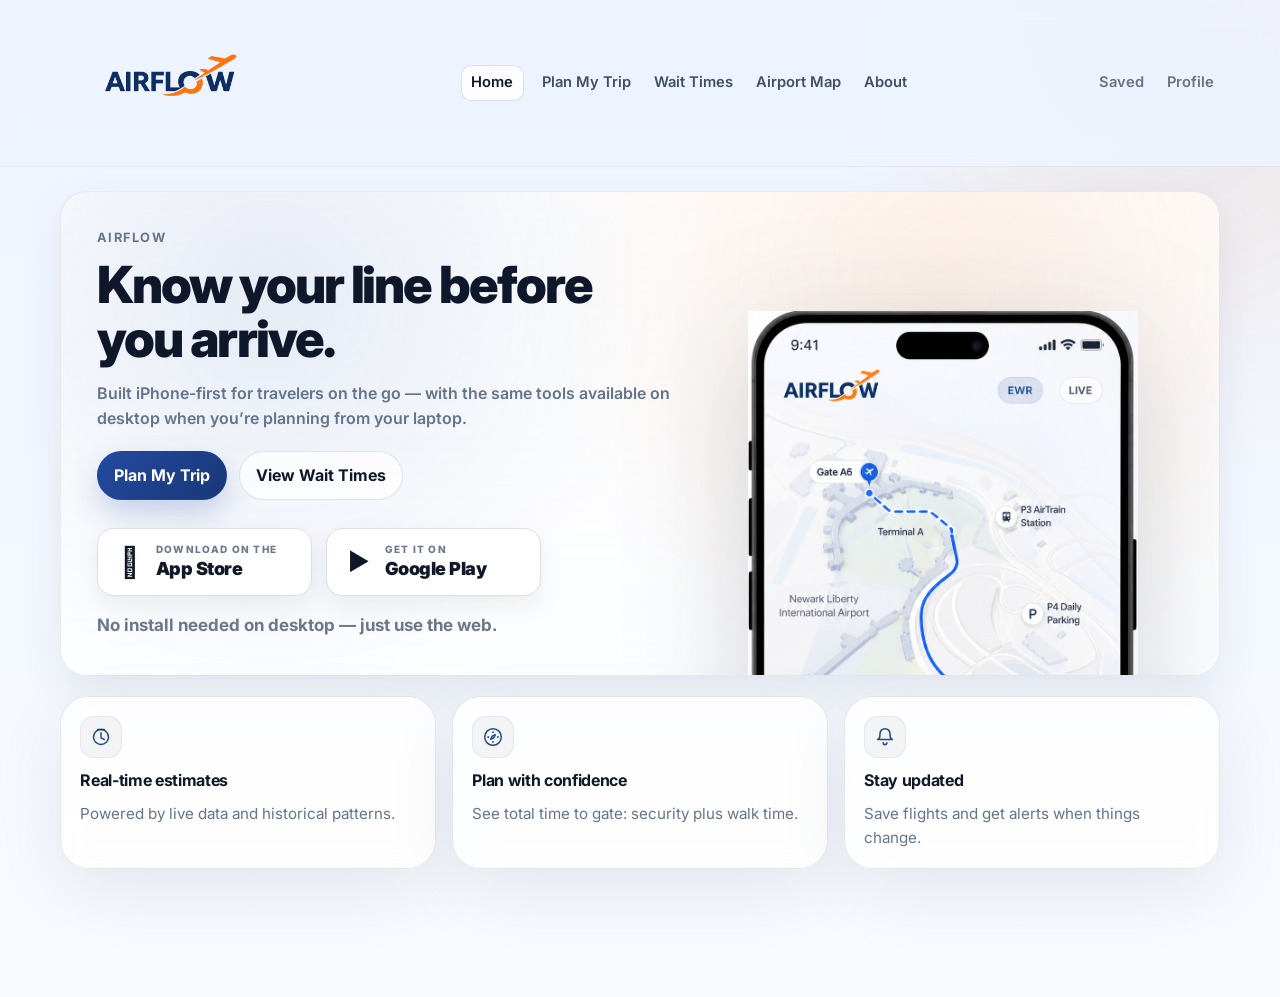
==== frontend/index.html @ 1818661e "Update index.html" ====
<!DOCTYPE html>
<html lang="en">
<head>
    <meta charset="UTF-8">
    <meta name="viewport" content="width=device-width, initial-scale=1.0">
    <title>AirFlow — EWR Security Wait Times</title>

    <link rel="preconnect" href="https://fonts.googleapis.com">
    <link rel="preconnect" href="https://fonts.gstatic.com" crossorigin>
    <link href="https://fonts.googleapis.com/css2?family=Inter:wght@400;500;600;700;800;900&display=swap" rel="stylesheet">
    <link rel="stylesheet" href="style-premium.css?v=p5">

    <style>
        /* Smaller horizontal App Store / Google Play badges */
        .af-store-badges {
            display: flex;
            flex-wrap: wrap;
            gap: 14px;
            align-items: center;
            margin-top: 28px;
            max-width: 470px;
        }

        .af-store-badge {
            display: inline-flex;
            align-items: center;
            gap: 10px;
            min-width: 215px;
            min-height: 68px;
            padding: 12px 16px;
            border-radius: 16px;
            background: #ffffff;
            color: #111827;
            border: 1.5px solid #d9dee8;
            box-shadow: 0 10px 24px rgba(15, 23, 42, 0.07);
            text-decoration: none;
            box-sizing: border-box;
        }

        .af-store-icon {
            font-size: 30px;
            line-height: 1;
            color: #111827;
            width: 32px;
            display: flex;
            justify-content: center;
            align-items: center;
        }

        .af-store-icon--play {
            font-size: 24px;
        }

        .af-store-text {
            display: flex;
            flex-direction: column;
            line-height: 1.05;
        }

        .af-store-top {
            font-size: 10px;
            font-weight: 800;
            letter-spacing: 0.12em;
            text-transform: uppercase;
            color: #6d778b;
            margin-bottom: 5px;
        }

        .af-store-bottom {
            font-size: 18px;
            font-weight: 900;
            letter-spacing: -0.03em;
            color: #111827;
        }

        .hero-note {
            flex-basis: 100%;
            width: 100%;
            margin: 2px 0 0;
            font-size: 17px;
            font-weight: 700;
            color: #6d778b;
        }

        /* Single phone image only */
        .hero-art--phone {
            display: flex;
            justify-content: center;
            align-items: flex-start;
            padding-top: 58px;
            overflow: visible;
            background: transparent !important;
        }

        .hero-phone-image-wrap {
            width: 100%;
            display: flex;
            justify-content: center;
            align-items: flex-start;
            overflow: visible;
            background: transparent !important;
        }

        .hero-phone-image {
            width: 390px;
            max-width: 100%;
            height: auto;
            display: block;
            object-fit: contain;
            background: transparent !important;
            filter: drop-shadow(0 30px 60px rgba(15, 23, 42, 0.18));
        }

        @media (max-width: 1100px) {
            .hero-art--phone {
                padding-top: 38px;
            }

            .hero-phone-image {
                width: 350px;
            }

            .af-store-badges {
                max-width: 100%;
            }
        }
    </style>
</head>

<body>
    <div class="bg-grid" aria-hidden="true"></div>
    <div class="bg-glow" aria-hidden="true"></div>

    <header class="topbar">
        <div class="container topbar-inner">
            <a class="brand" href="index.html" aria-label="AirFlow home">
                <img class="brand-logo" src="assets/airflow-logo-transparent.png" alt="AirFlow" decoding="async" />
            </a>

            <nav class="topnav" aria-label="Primary">
                <a class="topnav-link is-active" href="index.html">Home</a>
                <a class="topnav-link" href="plan.html">Plan My Trip</a>
                <a class="topnav-link" href="waits.html">Wait Times</a>
                <a class="topnav-link" href="airport-map.html">Airport Map</a>
                <a class="topnav-link" href="about.html">About</a>
            </nav>

            <nav class="topnav topnav--right" aria-label="Account">
                <a class="topnav-link" href="saved.html">Saved</a>
                <a class="topnav-link" href="profile.html">Profile</a>
            </nav>
        </div>
    </header>

    <main class="container page">
        <section class="hero hero--home hero--landing">
            <div class="hero-copy">
                <p class="kicker">AirFlow</p>

                <h1 class="hero-title">Know your line before you arrive.</h1>

                <p class="hero-lede">
                    Built iPhone-first for travelers on the go — with the same tools available on desktop
                    when you’re planning from your laptop.
                </p>

                <div class="hero-actions">
                    <a class="btn btn-primary" href="plan.html">Plan My Trip</a>
                    <a class="btn btn-ghost" href="waits.html">View Wait Times</a>
                </div>

                <div class="af-store-badges">
                    <a class="af-store-badge" href="#" aria-label="Download on the App Store">
                        <span class="af-store-icon"></span>
                        <span class="af-store-text">
                            <span class="af-store-top">Download on the</span>
                            <span class="af-store-bottom">App Store</span>
                        </span>
                    </a>

                    <a class="af-store-badge" href="#" aria-label="Get it on Google Play">
                        <span class="af-store-icon af-store-icon--play">▶</span>
                        <span class="af-store-text">
                            <span class="af-store-top">Get it on</span>
                            <span class="af-store-bottom">Google Play</span>
                        </span>
                    </a>

                    <p class="hero-note">No install needed on desktop — just use the web.</p>
                </div>
            </div>

            <div class="hero-art hero-art--phone" aria-hidden="true">
                <div class="hero-phone-image-wrap">
                    <img
                        src="assets/app-screen.png"
                        alt="AirFlow app preview"
                        class="hero-phone-image"
                    />
                </div>
            </div>
        </section>

        <section class="features">
            <article class="feature card">
                <div class="feature-icon" aria-hidden="true">
                    <svg viewBox="0 0 24 24" width="20" height="20" fill="none" aria-hidden="true">
                        <path d="M12 7v6l4 2" stroke="currentColor" stroke-width="1.8" stroke-linecap="round" stroke-linejoin="round"/>
                        <path d="M8 3h8" stroke="currentColor" stroke-width="1.8" stroke-linecap="round"/>
                        <path d="M12 21a9 9 0 1 1 0-18 9 9 0 0 1 0 18Z" stroke="currentColor" stroke-width="1.8" stroke-linecap="round" stroke-linejoin="round"/>
                    </svg>
                </div>
                <h2 class="feature-title">Real-time estimates</h2>
                <p class="feature-copy">Powered by live data and historical patterns.</p>
            </article>

            <article class="feature card">
                <div class="feature-icon" aria-hidden="true">
                    <svg viewBox="0 0 24 24" width="20" height="20" fill="none" aria-hidden="true">
                        <path d="M12 22a10 10 0 1 1 0-20 10 10 0 0 1 0 20Z" stroke="currentColor" stroke-width="1.8"/>
                        <path d="M14.8 9.2 13 13l-3.8 1.8L11 11l3.8-1.8Z" stroke="currentColor" stroke-width="1.8" stroke-linejoin="round"/>
                        <path d="M12 6.2v.01M12 17.8v.01M6.2 12v.01M17.8 12v.01" stroke="currentColor" stroke-width="2.2" stroke-linecap="round"/>
                    </svg>
                </div>
                <h2 class="feature-title">Plan with confidence</h2>
                <p class="feature-copy">See total time to gate: security plus walk time.</p>
            </article>

            <article class="feature card">
                <div class="feature-icon" aria-hidden="true">
                    <svg viewBox="0 0 24 24" width="20" height="20" fill="none" aria-hidden="true">
                        <path d="M18 8a6 6 0 1 0-12 0c0 7-3 7-3 7h18s-3 0-3-7Z" stroke="currentColor" stroke-width="1.8" stroke-linejoin="round"/>
                        <path d="M9.8 19a2.2 2.2 0 0 0 4.4 0" stroke="currentColor" stroke-width="1.8" stroke-linecap="round"/>
                    </svg>
                </div>
                <h2 class="feature-title">Stay updated</h2>
                <p class="feature-copy">Save flights and get alerts when things change.</p>
            </article>
        </section>
    </main>
</body>
</html>
---- frontend/style-premium.css ----
/* AirFlow — premium product UI (separate from legacy style.css) */
@import url("https://fonts.googleapis.com/css2?family=Inter:wght@400;500;600;700&display=swap");

/* Design tokens (global) */
:root {
  --bg: #eef4ff;
  --surface: rgba(255,255,255,0.86);
  --surface-solid: #ffffff;
  --text: #0f172a;
  --muted: #64748b;
  --primary: #234a9f;
  --primary-dark: #183777;
  --accent: #f97316;
  --border: rgba(148,163,184,0.28);
  --shadow-soft: 0 18px 45px rgba(15,23,42,0.08);
  --shadow-card: 0 8px 24px rgba(15,23,42,0.06);

  --radius-lg: 22px;
  --radius-md: 14px;
  --radius-input: 16px;
  --font: "Inter", system-ui, -apple-system, sans-serif;

  /* Spacing scale for consistent rhythm. */
  --s-1: 0.25rem;
  --s-2: 0.5rem;
  --s-3: 0.75rem;
  --s-4: 1rem;
  --s-5: 1.25rem;
  --s-6: 1.5rem;
  --s-7: 2rem;
  /* Back-compat for existing rules */
  --slate-900: var(--text);
  --slate-700: #334155;
  --slate-500: var(--muted);
  --orange-500: var(--accent);
  --blue-700: var(--primary-dark);
  --blue-600: var(--primary);
  --blue-500: #2f6fbe;
  --page-bg: var(--bg);
  --shadow: var(--shadow-soft);
  --shadow-sm: var(--shadow-card);
  --shadow-hover: 0 14px 34px rgba(15,23,42,0.10);
  --ease: 160ms ease;
}

*,
*::before,
*::after { box-sizing: border-box; }

html { scroll-behavior: smooth; }

body {
  margin: 0;
  min-height: 100vh;
  font-family: var(--font);
  color: var(--text);
  background:
    radial-gradient(circle at top right, rgba(249,115,22,0.10), transparent 30%),
    linear-gradient(180deg, #eef4ff 0%, #f8fbff 100%);
  line-height: 1.6;
}

/* Keep subtle premium background */
.bg-grid{ opacity: 0.10; }
.bg-glow{ opacity: 0.18; filter: blur(40px); }

/* Small layout utilities (polish-only). */
.mt-4 { margin-top: 1rem; }

/* Saved flights page */
.saved-surface-head{
  display:flex;
  align-items: baseline;
  justify-content: space-between;
  gap: 1rem;
  margin-bottom: 0.95rem;
}
.saved-count{
  display:inline-flex;
  align-items:center;
  justify-content:center;
  min-width: 34px;
  height: 28px;
  padding: 0 0.6rem;
  border-radius: 999px;
  background: rgba(15, 23, 42, 0.04);
  border: 1px solid rgba(15, 23, 42, 0.06);
  color: var(--slate-700);
  font-weight: 900;
  font-size: 0.9rem;
}
.saved-list { margin-top: 0.35rem; }
.saved-list.results-list{ gap: 1rem; }
.saved-empty{
  border-radius: 16px;
  border: 1px solid rgba(15, 23, 42, 0.06);
  background: rgba(255, 255, 255, 0.68);
  padding: 1rem;
}
.saved-empty-inner{
  display:grid;
  gap: 0.55rem;
  max-width: 56ch;
}
.saved-empty-title{ margin:0; font-weight: 950; letter-spacing: -0.02em; font-size: 1.05rem; }
.saved-empty-copy{ margin:0; color: var(--slate-500); font-weight: 600; }

.saved-support-head{
  display:flex;
  gap: 0.85rem;
  align-items: flex-start;
}
.saved-support-icon{
  width: 42px;
  height: 42px;
  border-radius: 14px;
  background: rgba(15, 23, 42, 0.04);
  border: 1px solid rgba(15, 23, 42, 0.06);
  display:grid;
  place-items:center;
  color: rgba(15, 61, 122, 0.92);
  flex: 0 0 auto;
}
.saved-support-title{ margin: 0; font-weight: 950; letter-spacing: -0.02em; }
.saved-support-copy{ margin: 0.25rem 0 0; color: var(--slate-500); font-weight: 600; }

/* Saved cards (glanceable leave-time dashboard) */
.saved-card{
  background: var(--surface);
  border: 1px solid rgba(15, 61, 122, 0.10);
  border-radius: 18px;
  box-shadow: var(--shadow-sm);
  overflow: hidden;
  transition: transform 0.12s ease, border-color 0.2s ease, box-shadow 0.2s ease;
}
.saved-card:hover{ border-color: rgba(15, 61, 122, 0.18); box-shadow: var(--shadow); transform: translateY(-1px); }
.saved-card-summary{
  cursor: pointer;
  list-style: none;
  padding: 0.92rem 1.05rem;
  display: grid;
  grid-template-columns: 1.2fr 0.8fr;
  gap: 0.85rem;
  align-items: center;
  position: relative;
}
.saved-card-summary::-webkit-details-marker{ display:none; }
.saved-card-summary::after{
  content: "›";
  position: absolute;
  right: 0.85rem;
  top: 50%;
  transform: translateY(-50%) rotate(90deg);
  color: rgba(51, 65, 85, 0.55);
  font-weight: 900;
  font-size: 1.05rem;
  transition: transform 0.18s ease, color 0.2s ease;
}
details.saved-card[open] > summary.saved-card-summary::after{
  transform: translateY(-50%) rotate(-90deg);
  color: rgba(15, 61, 122, 0.75);
}
.saved-card-left{ min-width: 0; }
.saved-flight{ margin: 0; font-weight: 950; letter-spacing: -0.03em; font-size: 1.06rem; line-height: 1.15; }
.saved-dest{ margin: 0.12rem 0 0; font-weight: 900; letter-spacing: -0.02em; color: rgba(15, 23, 42, 0.90); white-space: nowrap; overflow: hidden; text-overflow: ellipsis; }
.saved-meta{ margin: 0.28rem 0 0; color: var(--slate-500); font-weight: 650; font-size: 0.92rem; white-space: nowrap; overflow: hidden; text-overflow: ellipsis; }

.saved-card-right{
  display: grid;
  justify-items: end;
  gap: 0.28rem;
  padding-right: 1.35rem; /* room for chevron */
}
.saved-primary{ font-weight: 850; color: rgba(15, 23, 42, 0.92); }
.saved-primary strong{ font-weight: 950; letter-spacing: -0.02em; }
.saved-primary--muted{ color: var(--slate-500); }

.saved-status{
  display: inline-flex;
  align-items: center;
  padding: 0.28rem 0.55rem;
  border-radius: 999px;
  border: 1px solid rgba(15, 23, 42, 0.06);
  background: rgba(255, 255, 255, 0.66);
  color: rgba(100, 116, 139, 0.92);
  font-weight: 850;
  font-size: 0.78rem;
  white-space: nowrap;
}
.saved-status--warn{ border-color: rgba(249, 115, 22, 0.18); background: rgba(249, 115, 22, 0.06); color: rgba(124, 45, 18, 0.92); }
.saved-status--danger{ border-color: rgba(239, 68, 68, 0.18); background: rgba(239, 68, 68, 0.06); color: rgba(127, 29, 29, 0.92); }

.saved-card-body{ padding: 0.25rem 1.05rem 1.05rem; }
.saved-warn{ margin: 0.6rem 0 0.65rem; font-weight: 750; color: rgba(124, 45, 18, 0.92); }
.saved-warn--danger{ color: rgba(127, 29, 29, 0.92); }

.saved-mini-metrics{
  display: grid;
  grid-template-columns: repeat(5, minmax(0, 1fr));
  gap: 0.5rem;
  margin: 0 0 0.85rem;
}
.saved-mini{
  border-radius: 14px;
  border: 1px solid rgba(15, 23, 42, 0.05);
  background: rgba(255, 255, 255, 0.66);
  padding: 0.5rem 0.6rem;
  display: grid;
  gap: 0.12rem;
}
.saved-mini span{
  font-size: 0.72rem;
  color: rgba(100, 116, 139, 0.92);
  letter-spacing: 0.08em;
  text-transform: uppercase;
  font-weight: 850;
}
.saved-mini strong{
  font-size: 1.02rem;
  font-weight: 950;
  letter-spacing: -0.03em;
  color: var(--slate-900);
}
.saved-mini em{
  font-style: normal;
  color: var(--slate-500);
  font-weight: 700;
  margin-top: -0.1rem;
}
.saved-mini--total{
  border-color: rgba(15, 61, 122, 0.14);
  background: linear-gradient(180deg, rgba(30, 79, 147, 0.08), rgba(255, 255, 255, 0.78));
}

.saved-custom-title{ margin: 0 0 0.35rem; font-weight: 950; letter-spacing: -0.02em; }
.saved-custom-grid{
  display: grid;
  grid-template-columns: 1fr 220px 1fr 1fr;
  gap: 0.7rem;
  align-items: end;
}
.saved-field--full{ grid-column: 1 / -1; }
.saved-toggle{
  display:flex;
  align-items:center;
  gap: 0.55rem;
  padding: 0.68rem 0.75rem;
  border-radius: 14px;
  border: 1px solid rgba(15, 23, 42, 0.10);
  background: rgba(255, 255, 255, 0.78);
  font-weight: 800;
  color: rgba(15, 23, 42, 0.86);
}
.saved-toggle input{ width: 16px; height: 16px; }

.saved-actions{
  display:flex;
  justify-content: flex-end;
  gap: 0.6rem;
  flex-wrap: wrap;
  margin-top: 0.85rem;
}

/* Saved plans: horizontal “airport timeline” preview */
.saved-card-body--plan{
  display: grid;
  gap: 0.85rem;
  padding-top: 0.35rem;
}
.saved-plan-timeline{
  display: grid;
  grid-auto-flow: column;
  grid-auto-columns: minmax(200px, 1fr);
  gap: 0.75rem;
  align-items: stretch;
  overflow-x: auto;
  padding: 0.15rem 0.1rem 0.35rem;
  scroll-snap-type: x proximity;
  -webkit-overflow-scrolling: touch;
}
.saved-plan-timeline::-webkit-scrollbar{ height: 8px; }
.saved-plan-timeline::-webkit-scrollbar-thumb{
  background: rgba(148,163,184,0.35);
  border-radius: 999px;
}
.saved-plan-step{
  width: auto;
  scroll-snap-align: start;
  border-radius: 18px;
  border: 1px solid rgba(148,163,184,0.22);
  background: rgba(255,255,255,0.78);
  box-shadow: inset 0 0 0 1px rgba(255,255,255,0.55);
  padding: 0.65rem 0.8rem 0.7rem;
  display: grid;
  gap: 0.45rem;
  transition: transform var(--ease), box-shadow var(--ease), border-color var(--ease);
}
.saved-plan-step:hover{
  transform: translateY(-1px);
  box-shadow: 0 18px 40px rgba(15,23,42,0.08);
  border-color: rgba(35,74,159,0.18);
}
.saved-plan-step-top{
  display:flex;
  justify-content: center;
}
.saved-plan-dot{
  width: 10px;
  height: 10px;
  border-radius: 999px;
  background: rgba(255,255,255,0.95);
  border: 2px solid rgba(35,74,159,0.40);
  box-shadow: 0 6px 14px rgba(15,23,42,0.10);
}
.saved-plan-step-body{
  display: grid;
  gap: 0.18rem;
  min-width: 0;
}
.saved-plan-step-title{
  margin: 0;
  font-weight: 950;
  letter-spacing: -0.02em;
  color: #0f172a;
  font-size: 0.9rem;
  line-height: 1.15;
  white-space: nowrap;
  overflow: hidden;
  text-overflow: ellipsis;
}
.saved-plan-step-sub{
  margin: 0;
  color: rgba(100,116,139,0.92);
  font-weight: 650;
  font-size: 0.8rem;
  line-height: 1.25;
  min-height: 1.25em;
}
.saved-plan-step-time{
  margin: 0.15rem 0 0;
  font-size: 1.18rem;
  font-weight: 950;
  letter-spacing: -0.035em;
  color: #0f172a;
  line-height: 1.05;
  font-variant-numeric: tabular-nums;
}
.saved-plan-step-meta{
  margin: 0.05rem 0 0;
  display: inline-flex;
  align-items: baseline;
  gap: 0.25rem;
  color: rgba(100,116,139,0.92);
}
.saved-plan-step-meta strong{
  font-size: 0.92rem;
  font-weight: 850;
  letter-spacing: -0.02em;
  color: rgba(51, 65, 85, 0.92);
  font-variant-numeric: tabular-nums;
}
.saved-plan-step-meta span{
  font-size: 0.72rem;
  font-weight: 800;
  letter-spacing: 0.10em;
  text-transform: uppercase;
  color: rgba(100,116,139,0.78);
}
.saved-plan-step-meta--muted span{
  letter-spacing: 0.12em;
}
.saved-plan-step--gate{
  border-color: rgba(249,115,22,0.26);
  background: linear-gradient(135deg, rgba(255,247,237,0.88), rgba(255,255,255,0.72));
}
.saved-plan-step--gate .saved-plan-dot{
  border-color: rgba(249,115,22,0.55);
}
.saved-plan-step--boarding{
  border-color: rgba(35, 74, 159, 0.22);
  background: linear-gradient(135deg, rgba(255,255,255,0.88), rgba(35,74,159,0.06));
}
.saved-plan-step--boarding .saved-plan-dot{
  border-color: rgba(35, 74, 159, 0.55);
}

.saved-plan-actions{
  display:flex;
  justify-content: flex-end;
  gap: 0.6rem;
  flex-wrap: wrap;
}
.saved-plan-actions .btn{ height: 44px; }

@media (max-width: 960px){
  .saved-card-summary{ grid-template-columns: 1fr; }
  .saved-card-right{ justify-items: start; padding-right: 0; }
  .saved-mini-metrics{ grid-template-columns: repeat(2, minmax(0, 1fr)); }
  .saved-custom-grid{ grid-template-columns: 1fr; }
  .saved-plan-timeline{ grid-auto-columns: minmax(180px, 82vw); }
  .saved-plan-step-sub{ display:none; }
}

.page-footer{
  position: relative;
  z-index: 1;
  padding: 0.75rem 0 1.25rem;
}
.page-footer-text{
  margin: 0;
  color: rgba(100, 116, 139, 0.92);
  font-size: 0.85rem;
  font-weight: 600;
}

/* Airport map: directions overlay (does not interact with iframe) */
.airport-map-frame{
  position: relative;
}
.map-overlay{
  position: absolute;
  top: 18px;
  left: 18px;
  max-width: min(520px, calc(100% - 36px));
  border-radius: 18px;
  padding: 0.85rem 0.95rem;
  background: rgba(255,255,255,0.92);
  border: 1px solid rgba(148,163,184,0.20);
  box-shadow: 0 18px 44px rgba(15,23,42,0.10);
  backdrop-filter: blur(10px);
  z-index: 3;
}
.map-overlay.is-hidden{ display:none; }
.map-overlay-kicker{
  margin: 0;
  font-size: 0.72rem;
  letter-spacing: 0.12em;
  text-transform: uppercase;
  font-weight: 900;
  color: rgba(35, 74, 159, 0.78);
}
.map-overlay-route{
  margin: 0.25rem 0 0;
  font-weight: 950;
  letter-spacing: -0.02em;
  color: rgba(15,23,42,0.92);
  font-size: 1.05rem;
}
.map-overlay-sub{
  margin: 0.4rem 0 0;
  color: rgba(100,116,139,0.92);
  font-weight: 650;
  font-size: 0.92rem;
}
@media (max-width: 720px){
  .map-overlay{
    top: 14px;
    left: 14px;
    max-width: calc(100% - 28px);
  }
}

.bg-grid {
  position: fixed;
  inset: 0;
  background-image:
    linear-gradient(rgba(255, 255, 255, 0.20) 1px, transparent 1px),
    linear-gradient(90deg, rgba(255, 255, 255, 0.20) 1px, transparent 1px);
  background-size: 48px 48px;
  pointer-events: none;
  z-index: 0;
}

.bg-glow {
  position: fixed;
  top: -24%;
  right: -12%;
  width: min(70vw, 560px);
  height: min(70vw, 560px);
  background: radial-gradient(circle, rgba(47, 111, 190, 0.22) 0%, rgba(249, 115, 22, 0.10) 50%, transparent 75%);
  pointer-events: none;
  z-index: 0;
}

.container {
  max-width: 1160px;
  margin: 0 auto;
  padding: 0 1.25rem;
}

.page {
  position: relative;
  z-index: 1;
  padding: 1.5rem 0 2.25rem;
}

/* Top nav */
.topbar {
  position: sticky;
  top: 0;
  z-index: 5;
  background: rgba(238, 244, 255, 0.82);
  border-bottom: 1px solid rgba(15, 23, 42, 0.06);
  backdrop-filter: blur(14px);
}

.topbar-inner {
  display: grid;
  grid-template-columns: auto 1fr auto;
  align-items: center;
  gap: 16px;
  padding: 0.6rem 0;
}

.brand { display: inline-flex; align-items: center; text-decoration: none; }
.brand-logo { height: auto; width: 220px; }

.topnav {
  display: flex;
  gap: 0.75rem;
  align-items: center;
  justify-content: center;
  flex-wrap: nowrap;
  min-width: 0;
  overflow-x: auto;
  overflow-y: hidden;
  -webkit-overflow-scrolling: touch;
  scrollbar-width: none;
}
.topnav::-webkit-scrollbar{ display:none; }
.topnav--right { justify-content: flex-end; }

.topnav-link {
  text-decoration: none;
  color: rgba(51, 65, 85, 0.92);
  font-weight: 600;
  font-size: 0.92rem;
  padding: 0.32rem 0.35rem;
  border-radius: 10px;
  transition: background 0.2s ease, color 0.2s ease, transform 0.08s ease, opacity 0.2s ease;
  white-space: nowrap;
}
.topnav-link:hover { color: var(--slate-900); }
.topnav-link.is-active {
  color: var(--slate-900);
  background: rgba(255, 255, 255, 0.86);
  border: 1px solid rgba(35, 74, 159, 0.16);
  padding: 0.35rem 0.6rem;
}
.topnav-link:focus-visible{
  outline: none;
  box-shadow: 0 0 0 4px rgba(35, 74, 159, 0.14);
}
.topnav--right .topnav-link { opacity: 0.78; }
.topnav--right .topnav-link:hover { opacity: 1; }

@media (max-width: 960px) {
  .topbar-inner { grid-template-columns: auto 1fr; grid-template-rows: auto auto; }
  .topnav { justify-content: flex-start; }
  .topnav--right { grid-column: 1 / -1; justify-content: flex-start; }
}

/* Typography blocks */
.page-head { margin-bottom: 1rem; }
.page-head--row { display: flex; align-items: flex-end; justify-content: space-between; gap: 1rem; }
.page-head-actions { display: flex; gap: 0.6rem; align-items: center; }
.page-title { margin: 0; font-size: 1.85rem; letter-spacing: -0.035em; }
.page-subtitle { margin: 0.35rem 0 0; color: var(--slate-500); }
.page-meta { margin: 0.6rem 0 0; color: var(--slate-500); font-size: 0.9rem; }
.section-title { margin: 0 0 0.75rem; font-size: 1.1rem; letter-spacing: -0.02em; }
.section-title--lg { font-size: 1.25rem; }
.kicker {
  margin: 0 0 0.6rem;
  color: var(--muted);
  font-weight: 700;
  letter-spacing: 0.10em;
  text-transform: uppercase;
  font-size: 0.8rem;
}
.muted { margin: 0.5rem 0 0; color: var(--muted); }

/* Cards + buttons */
.card {
  background: rgba(255,255,255,0.82);
  backdrop-filter: blur(14px);
  border: 1px solid rgba(148,163,184,0.25);
  border-radius: 28px;
  box-shadow: 0 24px 70px rgba(15,23,42,0.08);
  transition: transform var(--ease), box-shadow var(--ease), border-color var(--ease);
}
.card--padded { padding: 28px 32px; }

.card:hover {
  transform: translateY(-1px);
  box-shadow: 0 30px 80px rgba(15,23,42,0.10);
}

.btn {
  display: inline-flex;
  align-items: center;
  justify-content: center;
  gap: 0.5rem;
  padding: 0.66rem 1rem;
  border-radius: 999px;
  border: 1px solid var(--border);
  background: rgba(255, 255, 255, 0.92);
  color: var(--text);
  font-weight: 700;
  text-decoration: none;
  cursor: pointer;
  transition: transform var(--ease), background var(--ease), box-shadow var(--ease), border-color var(--ease), filter var(--ease);
}
.btn:active { transform: translateY(1px); }
.btn:hover{ transform: translateY(-1px); box-shadow: 0 10px 24px rgba(15,23,42,0.10); }
.btn-primary {
  background: linear-gradient(135deg, #234a9f, #183777);
  color: white;
  border-color: rgba(35, 74, 159, 0.45);
  box-shadow: 0 14px 30px rgba(35,74,159,0.22);
}
.btn-primary:hover { transform: translateY(-1px); box-shadow: 0 18px 36px rgba(35,74,159,0.28); filter: saturate(1.05); }
.btn-ghost { background: rgba(255, 255, 255, 0.7); }
.btn-wide { min-width: 160px; }

/* Focus ring (avoid default outlines) */
.btn:focus,
.btn-heart:focus,
.btn-choose-flight:focus{
  outline: none;
}
.btn:focus-visible,
.btn-heart:focus-visible,
.btn-choose-flight:focus-visible{
  outline: 2px solid #93c5fd;
  outline-offset: 2px;
}

/* Hero */
.hero {
  display: grid;
  grid-template-columns: 1.1fr 0.9fr;
  gap: 1.25rem;
  align-items: center;
  padding: 2rem;
  background: var(--surface);
  border: 1px solid var(--border);
  border-radius: 26px;
  box-shadow: var(--shadow);
}
.hero--home { min-height: 320px; }
.hero--landing{
  padding: 2.25rem;
  overflow: hidden;
  background:
    radial-gradient(circle at 18% 22%, rgba(35,74,159,0.10) 0%, transparent 38%),
    radial-gradient(circle at 76% 18%, rgba(249,115,22,0.10) 0%, transparent 44%),
    linear-gradient(180deg, rgba(255,255,255,0.88) 0%, rgba(255,255,255,0.72) 100%);
  border-color: rgba(148,163,184,0.20);
}
.hero-copy .hero-title {
  margin: 0;
  font-size: clamp(2.25rem, 4vw, 3.2rem);
  line-height: 1.05;
  letter-spacing: -0.04em;
  font-weight: 850;
}
.hero-lede {
  margin: 0.95rem 0 1.2rem;
  color: var(--slate-500);
  max-width: 58ch;
  font-weight: 600;
}
.hero-actions { display: flex; gap: 0.75rem; flex-wrap: wrap; }
.hero-art {
  height: 300px;
  border-radius: 22px;
  background:
    radial-gradient(70% 70% at 65% 35%, rgba(47, 111, 190, 0.25) 0%, transparent 55%),
    radial-gradient(70% 70% at 40% 70%, rgba(249, 115, 22, 0.14) 0%, transparent 60%),
    linear-gradient(135deg, rgba(255, 255, 255, 0.8), rgba(255, 255, 255, 0.35));
  border: 1px solid rgba(15, 23, 42, 0.06);
  position: relative;
  overflow: hidden;
}
.hero-store{
  margin-top: 1.15rem;
  display: grid;
  gap: 0.65rem;
}
.hero-store .hero-note{
  margin: 0.25rem 0 0;
  color: rgba(100,116,139,0.92);
  font-weight: 650;
  font-size: 0.92rem;
}
.hero-store{
  max-width: 520px;
}
.hero-store{
  grid-template-columns: repeat(2, minmax(0, 1fr));
  align-items: center;
}
.hero-store .hero-note{
  grid-column: 1 / -1;
}
.store-badge{
  display: grid;
  gap: 0.05rem;
  padding: 0.7rem 0.85rem;
  border-radius: 16px;
  text-decoration: none;
  color: rgba(15,23,42,0.92);
  background: rgba(255,255,255,0.78);
  border: 1px solid rgba(148,163,184,0.22);
  box-shadow: 0 10px 26px rgba(15,23,42,0.06);
  transition: transform var(--ease), box-shadow var(--ease), border-color var(--ease);
  user-select: none;
}
.store-badge:hover{
  transform: translateY(-1px);
  border-color: rgba(35,74,159,0.22);
  box-shadow: 0 18px 44px rgba(15,23,42,0.10);
}
.store-badge-top{
  font-size: 0.72rem;
  letter-spacing: 0.08em;
  text-transform: uppercase;
  font-weight: 850;
  color: rgba(100,116,139,0.90);
}
.store-badge-bottom{
  font-size: 1.05rem;
  font-weight: 950;
  letter-spacing: -0.02em;
}
.store-badge--alt:hover{
  border-color: rgba(249,115,22,0.22);
}

/* Landing hero phone mock (CSS-only) */
.hero-art--phone{
  background: transparent;
  border: none;
  overflow: visible;
  display: grid;
  place-items: center;
  height: 360px;
}
.hero-art--phone::before,
.hero-art--phone::after{ display:none; }
.phone-mock{
  width: min(360px, 100%);
  aspect-ratio: 9 / 18;
  border-radius: 44px;
  background:
    linear-gradient(180deg, rgba(15,23,42,0.92), rgba(15,23,42,0.78));
  box-shadow:
    0 34px 80px rgba(15,23,42,0.22),
    0 14px 34px rgba(35,74,159,0.12);
  position: relative;
  padding: 12px;
}
.phone-mock::before{
  content:"";
  position:absolute;
  inset:-18px;
  border-radius: 56px;
  background:
    radial-gradient(circle at 28% 18%, rgba(35,74,159,0.20), transparent 55%),
    radial-gradient(circle at 74% 22%, rgba(249,115,22,0.18), transparent 58%);
  filter: blur(10px);
  z-index: -1;
}
.phone-notch{
  position:absolute;
  top: 10px;
  left: 50%;
  transform: translateX(-50%);
  width: 42%;
  height: 20px;
  border-radius: 999px;
  background: rgba(0,0,0,0.35);
}
.phone-screen{
  height: 100%;
  border-radius: 34px;
  background:
    radial-gradient(circle at 18% 18%, rgba(35,74,159,0.10), transparent 55%),
    radial-gradient(circle at 78% 24%, rgba(249,115,22,0.08), transparent 58%),
    linear-gradient(180deg, rgba(255,255,255,0.96), rgba(255,255,255,0.90));
  border: 1px solid rgba(255,255,255,0.20);
  overflow: hidden;
  padding: 1.15rem 1.05rem 0.95rem;
  display: grid;
  align-content: start;
  gap: 0.75rem;
}
.phone-topbar{
  display:flex;
  align-items:center;
  justify-content: space-between;
}
.phone-chip{
  display:inline-flex;
  align-items:center;
  justify-content:center;
  width: fit-content;
  padding: 0.35rem 0.6rem;
  border-radius: 999px;
  background: rgba(35,74,159,0.10);
  border: 1px solid rgba(35,74,159,0.14);
  color: rgba(15,61,122,0.92);
  font-weight: 900;
  letter-spacing: 0.10em;
  text-transform: uppercase;
  font-size: 0.72rem;
}
.phone-chip--ghost{
  background: rgba(255,255,255,0.62);
  border-color: rgba(148,163,184,0.22);
  color: rgba(51,65,85,0.88);
}
.phone-map{
  height: 58%;
  border-radius: 22px;
  border: 1px solid rgba(148,163,184,0.18);
  background:
    radial-gradient(circle at 20% 35%, rgba(35,74,159,0.12), transparent 40%),
    radial-gradient(circle at 70% 55%, rgba(249,115,22,0.10), transparent 42%),
    linear-gradient(135deg, rgba(255,255,255,0.82), rgba(248,251,255,0.92));
  position: relative;
  overflow: hidden;
}
.phone-map--ewr::before{
  content:"";
  position:absolute;
  inset: 0;
  background-image:
    repeating-linear-gradient(0deg, rgba(15,23,42,0.06) 0 1px, transparent 1px 18px),
    repeating-linear-gradient(90deg, rgba(15,23,42,0.05) 0 1px, transparent 1px 22px);
  opacity: 0.35;
}
.phone-map--ewr::after{
  content:"";
  position:absolute;
  inset: 0;
  background-image:
    linear-gradient(115deg, rgba(15,23,42,0.08), transparent 45%),
    linear-gradient(205deg, rgba(15,23,42,0.06), transparent 55%);
  opacity: 0.65;
}
.phone-map--ewr{
  background:
    radial-gradient(circle at 30% 30%, rgba(35,74,159,0.18), transparent 40%),
    radial-gradient(circle at 70% 58%, rgba(249,115,22,0.14), transparent 44%),
    linear-gradient(135deg, rgba(255,255,255,0.88), rgba(245,249,255,0.96));
}
.phone-map--ewr .phone-map-pin{
  position:absolute;
  width: 28px;
  height: 28px;
  border-radius: 999px;
  display:grid;
  place-items:center;
  font-weight: 950;
  font-size: 0.85rem;
  color: rgba(15,23,42,0.90);
  background: rgba(255,255,255,0.92);
  border: 1px solid rgba(148,163,184,0.22);
  box-shadow: 0 12px 26px rgba(15,23,42,0.10);
}
.phone-map-pin--a{ left: 14%; top: 20%; }
.phone-map-pin--b{ left: 52%; top: 36%; }
.phone-map-pin--c{ left: 34%; top: 62%; }
.phone-map-route{
  position:absolute;
  inset: 0;
  background-image: url("data:image/svg+xml,%3Csvg xmlns='http://www.w3.org/2000/svg' width='520' height='360' viewBox='0 0 520 360'%3E%3Cg fill='none' stroke-linecap='round'%3E%3Cpath d='M72 110 C 150 70, 230 92, 300 128 S 420 212, 468 250' stroke='%23234a9f' stroke-opacity='0.26' stroke-width='6.2'/%3E%3Cpath d='M72 110 C 150 70, 230 92, 300 128 S 420 212, 468 250' stroke='%23f97316' stroke-opacity='0.18' stroke-width='2.8' stroke-dasharray='10 12'/%3E%3C/g%3E%3C/svg%3E");
  background-repeat: no-repeat;
  background-size: cover;
  background-position: center;
  opacity: 0.9;
  pointer-events:none;
}

/* Bottom sheet timeline inside phone */
.phone-sheet{
  position: absolute;
  left: 12px;
  right: 12px;
  bottom: 12px;
  border-radius: 26px;
  background: rgba(255,255,255,0.92);
  border: 1px solid rgba(148,163,184,0.18);
  box-shadow: 0 24px 60px rgba(15,23,42,0.18);
  padding: 0.65rem 0.75rem 0.75rem;
  backdrop-filter: blur(10px);
}
.phone-sheet-grab{
  width: 38px;
  height: 5px;
  border-radius: 999px;
  background: rgba(148,163,184,0.60);
  margin: 0.1rem auto 0.55rem;
}
.phone-sheet-head{
  display:flex;
  align-items:center;
  justify-content: space-between;
  gap: 0.6rem;
  margin-bottom: 0.55rem;
}
.phone-sheet-title{
  font-weight: 900;
  letter-spacing: -0.02em;
  color: rgba(15,23,42,0.92);
  font-size: 0.98rem;
}
.phone-sheet-pill{
  padding: 0.28rem 0.55rem;
  border-radius: 999px;
  background: rgba(35,74,159,0.10);
  border: 1px solid rgba(35,74,159,0.14);
  color: rgba(15,61,122,0.92);
  font-weight: 900;
  font-size: 0.78rem;
  white-space: nowrap;
}
.phone-sheet-steps{
  display:grid;
  gap: 0.45rem;
}
.phone-step{
  display:grid;
  grid-template-columns: 12px 1fr auto;
  align-items: center;
  gap: 0.55rem;
  padding: 0.55rem 0.6rem;
  border-radius: 18px;
  background: rgba(255,255,255,0.78);
  border: 1px solid rgba(148,163,184,0.16);
}
.phone-step-dot{
  width: 10px;
  height: 10px;
  border-radius: 999px;
  background: rgba(255,255,255,0.95);
  border: 2px solid rgba(35,74,159,0.48);
  box-shadow: 0 10px 22px rgba(15,23,42,0.10);
}
.phone-step--orange .phone-step-dot{ border-color: rgba(249,115,22,0.60); }
.phone-step-k{
  font-size: 0.66rem;
  letter-spacing: 0.10em;
  text-transform: uppercase;
  font-weight: 850;
  color: rgba(100,116,139,0.92);
}
.phone-step-v{
  font-size: 1.02rem;
  font-weight: 950;
  letter-spacing: -0.03em;
  color: rgba(15,23,42,0.92);
  margin-top: 0.06rem;
}
.phone-step-meta{
  font-weight: 850;
  color: rgba(51,65,85,0.74);
  font-size: 0.86rem;
  white-space: nowrap;
}
.hero-art::before {
  content: "";
  position: absolute;
  inset: 0;
  background-image:
    url("data:image/svg+xml,%3Csvg xmlns='http://www.w3.org/2000/svg' width='520' height='360' viewBox='0 0 520 360'%3E%3Cg fill='none' stroke-linecap='round'%3E%3Cpath d='M35 275 C110 190 180 210 255 150 S400 90 488 125' stroke='%231e4f93' stroke-opacity='0.18' stroke-width='2.2'/%3E%3Cpath d='M65 295 C150 220 215 240 290 185 S410 110 500 155' stroke='%23f97316' stroke-opacity='0.14' stroke-width='2.2' stroke-dasharray='6 10'/%3E%3Cpath d='M70 125 C150 80 210 95 295 70 S420 50 500 85' stroke='%230f172a' stroke-opacity='0.08' stroke-width='1.6'/%3E%3Ccircle cx='488' cy='125' r='3.5' fill='%231e4f93' fill-opacity='0.28'/%3E%3Ccircle cx='500' cy='155' r='3.5' fill='%23f97316' fill-opacity='0.22'/%3E%3C/g%3E%3C/svg%3E");
  background-size: cover;
  background-position: center;
  opacity: 0.95;
  pointer-events: none;
}
.hero-art::after {
  content: "";
  position: absolute;
  inset: 0;
  background: radial-gradient(circle at 70% 30%, rgba(255, 255, 255, 0.8), transparent 55%);
  opacity: 0.7;
}

@media (max-width: 960px) {
  .hero { grid-template-columns: 1fr; }
  .hero--landing{ padding: 1.6rem; }
  .hero-art--phone{ height: 340px; }
  .hero-store{ grid-template-columns: 1fr; }
}

/* Home features + split */
.features { display: grid; grid-template-columns: repeat(3, minmax(0, 1fr)); gap: 1rem; margin-top: 1.25rem; }
.feature { padding: 1.2rem 1.2rem 1.1rem; }
.feature.card { transition: transform 0.12s ease, box-shadow 0.2s ease, border-color 0.2s ease; }
.feature.card:hover { transform: translateY(-1px); border-color: rgba(15, 61, 122, 0.16); }
.feature-icon {
  width: 42px; height: 42px; display: grid; place-items: center;
  border-radius: 14px; background: rgba(15, 23, 42, 0.04); border: 1px solid rgba(15, 23, 42, 0.06);
  margin-bottom: 0.65rem;
  color: rgba(15, 61, 122, 0.92);
}
.feature-icon svg { display: block; }
.feature-title { margin: 0; font-size: 1rem; letter-spacing: -0.02em; }
.feature-copy { margin: 0.5rem 0 0; color: var(--slate-500); font-size: 0.95rem; }
.split { margin-top: 1.1rem; display: grid; grid-template-columns: 1.2fr 0.8fr; gap: 1rem; align-items: center; }
.mini-kicker { margin: 0; font-weight: 800; letter-spacing: 0.08em; font-size: 0.75rem; color: var(--slate-500); }
.ewr-title { margin: 0.35rem 0 0; font-weight: 800; letter-spacing: -0.02em; }

/* About hero: slightly tighter visual balance. */
.hero--about { min-height: 300px; }
.hero--about .hero-art { height: 260px; }

.how-helps { margin-top: 1.1rem; }
.steps { display: grid; grid-template-columns: repeat(3, minmax(0, 1fr)); gap: 0.85rem; }
.step {
  display: grid;
  grid-template-columns: 34px 1fr;
  gap: 0.65rem;
  padding: 0.85rem 0.9rem;
  border-radius: 16px;
  border: 1px solid rgba(15, 23, 42, 0.06);
  background: rgba(255, 255, 255, 0.70);
}
.step-num{
  width: 34px; height: 34px;
  border-radius: 999px;
  display: grid;
  place-items: center;
  font-weight: 900;
  color: rgba(15, 61, 122, 0.95);
  background: rgba(47, 111, 190, 0.10);
  border: 1px solid rgba(15, 61, 122, 0.10);
}
.step-title { margin: 0; font-weight: 900; letter-spacing: -0.02em; }
.step-copy { margin: 0.2rem 0 0; color: var(--slate-500); font-weight: 600; }
@media (max-width: 960px) { .steps { grid-template-columns: 1fr; } }

@media (max-width: 960px) {
  .features { grid-template-columns: 1fr; }
  .split { grid-template-columns: 1fr; }
}

/* Plan chips + tabs/forms */
.subgrid { margin-top: 1.2rem; display: grid; grid-template-columns: 1fr 1fr; gap: 1rem; }
.chips, .chips-row { display: flex; flex-wrap: wrap; gap: 0.5rem; }
.chip {
  display: inline-flex; align-items: center;
  padding: 0.42rem 0.72rem; border-radius: 999px;
  background: rgba(255, 255, 255, 0.78);
  border: 1px solid var(--border);
  color: rgba(51, 65, 85, 0.94);
  text-decoration: none;
  font-weight: 700;
  font-size: 0.85rem;
  transition: background 0.2s ease, border-color 0.2s ease, transform 0.08s ease, box-shadow 0.2s ease;
}
.chip:hover {
  border-color: rgba(35, 74, 159, 0.22);
  background: rgba(255, 255, 255, 0.94);
  transform: translateY(-1px);
  box-shadow: 0 14px 28px rgba(15, 23, 42, 0.08);
}
.chip:focus-visible{
  outline: none;
  box-shadow: 0 0 0 4px rgba(35, 74, 159, 0.14);
}

.tabs {
  display: inline-flex;
  gap: 0.4rem;
  padding: 0.25rem;
  border-radius: 999px;
  background: rgba(255, 255, 255, 0.58);
  border: 1px solid var(--border);
  margin-bottom: 1rem;
  box-shadow: inset 0 0 0 1px rgba(255,255,255,0.55);
}
.tab {
  border: 0;
  background: transparent;
  padding: 0.5rem 0.9rem;
  border-radius: 999px;
  font-weight: 700;
  color: var(--slate-700);
  cursor: pointer;
  transition: background 0.2s ease, color 0.2s ease, transform 0.08s ease;
}
.tab:hover { background: rgba(255, 255, 255, 0.75); color: var(--slate-900); }
.tab:active { transform: translateY(1px); }
.tab.is-active {
  background: rgba(255, 255, 255, 0.92);
  border: 1px solid rgba(35, 74, 159, 0.18);
  color: var(--slate-900);
  box-shadow: 0 10px 22px rgba(15,23,42,0.08);
}
.tab:focus-visible{
  outline: none;
  box-shadow: 0 0 0 4px rgba(35, 74, 159, 0.14);
}

/* Plan search card (scoped layout only) */
.plan-search-card .tabs { margin: 0 auto 1.05rem; }
.plan-form{
  display: grid;
  gap: 0.85rem;
  max-width: 760px;
  margin: 0 auto;
  justify-items: stretch;
}
.plan-input-row{
  display: grid;
  grid-template-columns: 3fr 2fr; /* ~60/40 */
  gap: 0.9rem;
  align-items: end;
}
.plan-input-row--single{ grid-template-columns: 1fr; }
.plan-input-row--date{
  justify-items: center;
}
.plan-input-row--date .field{
  width: min(420px, 100%);
}
.plan-primary-action{
  display: flex;
  justify-content: center;
  padding-top: 0.1rem;
}
.plan-primary-action .btn{ padding: 0.78rem 1.25rem; }
.plan-secondary-actions{
  display:flex;
  justify-content:center;
  padding-top: 0.05rem;
}
.plan-secondary-actions .btn{ opacity: 0.92; }
.plan-helper{ display: grid; justify-items: center; margin-top: 0.35rem; }
.plan-search-card .fineprint{ margin: 0; text-align: center; max-width: 72ch; }

.form-grid { display: grid; grid-template-columns: 1fr auto; gap: 1rem; align-items: end; }
.form-actions { display: flex; justify-content: flex-end; }
.form-actions--secondary { grid-column: 1 / -1; justify-content: flex-start; }
.field { display: grid; gap: 0.45rem; }
.plan-search-card .field { position: relative; }
.field-label {
  font-size: 11px;
  font-weight: 800;
  color: #718096;
  letter-spacing: 0.12em;
  text-transform: uppercase;
}
.field-input {
  width: 100%;
  height: 56px;
  padding: 0 1.05rem;
  border-radius: 18px;
  border: 1px solid rgba(148,163,184,0.35);
  background: rgba(255,255,255,0.90);
  font-family: inherit;
  box-shadow: inset 0 1px 2px rgba(15,23,42,0.04);
  transition: border-color var(--ease), box-shadow var(--ease), background var(--ease);
}
.field-input::placeholder{ color: rgba(100, 116, 139, 0.70); }
.field-input:focus {
  outline: none;
  border-color: #234a9f;
  box-shadow: 0 0 0 4px rgba(35,74,159,0.12);
  background: rgba(255, 255, 255, 0.98);
}

.fineprint{
  margin: 0.85rem 0 0;
  color: var(--slate-500);
  font-size: 0.9rem;
}

/* Suggestions dropdown (premium + aligned under inputs) */
.suggestions-list{
  position: absolute;
  top: calc(100% + 0.35rem);
  left: 0;
  right: 0;
  margin: 0;
  padding: 0.35rem;
  list-style: none;
  border-radius: 16px;
  border: 1px solid var(--border);
  background: rgba(255, 255, 255, 0.98);
  box-shadow: var(--shadow-sm);
  max-height: 240px;
  overflow: auto;
  z-index: 20;
}
.suggestions-list li{
  padding: 0.55rem 0.65rem;
  border-radius: 12px;
  cursor: pointer;
  font-weight: 700;
  color: rgba(15, 23, 42, 0.88);
}
.suggestions-list li:hover{ background: rgba(35, 74, 159, 0.06); }
.suggestions-list.is-hidden{ display: none !important; }

.flight-search-meta{
  margin-top: 0.75rem;
  color: var(--slate-500);
  font-size: 0.9rem;
}
.flight-search-meta p{ margin:0; }
.flight-search-meta strong{ font-weight:800; color: var(--slate-700); }

.is-hidden { display: none !important; }

/* Plan Details wizard (checkout-style steps) */
.pd-steps-viewport{
  overflow-x: auto;
  overflow-y: visible;
  margin-top: var(--s-5);
  scroll-snap-type: x mandatory;
  scrollbar-width: none;
  -webkit-overflow-scrolling: touch;
}
.pd-steps-viewport::-webkit-scrollbar{ display:none; }
.pd-steps-track{
  display: flex;
  gap: 0;
  /* Avoid transform-based sliding (keeps text crisp on Windows/Chrome). */
  will-change: scroll-position;
}
.pd-step{
  flex: 0 0 100%;
  min-width: 100%;
  scroll-snap-align: start;
}
.pd-step > section{
  margin-top: 0;
}
.pd-step .card + .card{
  margin-top: var(--s-5);
}

/* Wizard step surfaces: reduce “floating card” contrast */
.pd-steps-viewport .card{
  box-shadow: none !important;
  border: 1px solid rgba(148,163,184,0.22);
  background: #ffffff;
}
.pd-steps-viewport .planner-hero,
.pd-steps-viewport .pd-leave-option,
.pd-steps-viewport .planner-metric{
  box-shadow: none !important;
}

/* Bottom wizard bar */
.pd-wizard{
  position: fixed;
  left: 0;
  right: 0;
  bottom: 0;
  z-index: 50;
  background: rgba(238, 244, 255, 0.92);
  border-top: 1px solid rgba(15, 23, 42, 0.06);
  backdrop-filter: blur(14px);
  padding: 0.75rem 0 calc(0.75rem + env(safe-area-inset-bottom));
  box-shadow: none;
}
.pd-wizard-inner{
  display: grid;
  /* Keep center dots perfectly stable regardless of button label width */
  grid-template-columns: 140px 1fr 180px;
  align-items: center;
  gap: 1rem;
}
.pd-wizard-inner > .btn{
  height: 44px;
  padding: 0 18px;
}
.pd-wizard-inner > .btn.btn-primary{
  justify-self: end;
  width: 180px;
}
.pd-wizard-inner > .btn.btn-ghost{
  justify-self: start;
  width: 140px;
}

.pd-wizard-dots{
  display: inline-flex;
  align-items: center;
  justify-content: center;
  gap: 0.85rem;
  flex: 1 1 auto;
  min-width: 0;
}

.pd-step-kicker{
  margin: 0 0 0.45rem;
  font-size: 0.75rem;
  letter-spacing: 0.12em;
  text-transform: uppercase;
  font-weight: 900;
  color: rgba(100, 116, 139, 0.92);
}

/* Leave-by stacked options */
.pd-leave-list{
  margin-top: 0.85rem;
  display: grid;
  gap: 0.8rem;
}
.pd-leave-option{
  width: 100%;
  text-align: left;
  border: 1px solid rgba(148,163,184,0.24);
  background: rgba(255,255,255,0.92);
  border-radius: 18px;
  padding: 1rem 1.05rem;
  display: flex;
  align-items: center;
  justify-content: space-between;
  gap: 1.25rem;
  cursor: pointer;
  font-family: inherit;
  font-size: inherit;
  transition: transform var(--ease), box-shadow var(--ease), border-color var(--ease), background var(--ease);
}
.pd-leave-option:hover{
  transform: translateY(-1px);
  border-color: rgba(35, 74, 159, 0.22);
  box-shadow: 0 18px 40px rgba(15,23,42,0.08);
}
.pd-leave-option.is-selected{
  border-color: rgba(249,115,22,0.32);
  background: linear-gradient(135deg, rgba(255,247,237,0.96), rgba(255,255,255,0.9));
  box-shadow: 0 18px 38px -26px rgba(249, 115, 22, 0.34);
}
.pd-leave-left{
  display: grid;
  gap: 0.2rem;
  min-width: 0;
}
.pd-leave-title{
  font-weight: 950;
  letter-spacing: -0.02em;
  color: rgba(15, 23, 42, 0.92);
}
.pd-leave-sub{
  color: rgba(100, 116, 139, 0.92);
  font-weight: 650;
  font-size: 0.95rem;
}
.pd-leave-right{
  display: grid;
  justify-items: end;
  flex: 0 0 auto;
}
.pd-leave-time{
  font-size: 1.35rem;
  font-weight: 950;
  letter-spacing: -0.03em;
  color: rgba(15, 23, 42, 0.92);
  font-variant-numeric: tabular-nums;
}
.pd-leave-option:focus-visible{
  outline: none;
  box-shadow: 0 0 0 4px rgba(35, 74, 159, 0.14), 0 18px 40px rgba(15,23,42,0.08);
}

/* Step 3 should match Step 4 typography (inherit global). */
.pd-step[data-step="leave"]{
  font-family: inherit;
}

/* Parking lot picker modal */
.pd-modal{
  position: fixed;
  inset: 0;
  z-index: 99999;
  display: grid;
  place-items: center;
  padding: 1.25rem;
}
.pd-modal-backdrop{
  position: absolute;
  inset: 0;
  background: rgba(15, 23, 42, 0.42);
  backdrop-filter: blur(6px);
}
.pd-modal-card{
  position: relative;
  width: min(720px, 96vw);
  max-height: min(82vh, 720px);
  overflow: hidden;
  border-radius: 26px;
  background: rgba(255,255,255,0.94);
  border: 1px solid rgba(148,163,184,0.26);
  box-shadow: 0 30px 90px rgba(15,23,42,0.20);
  display: grid;
  grid-template-rows: auto 1fr auto;
}
.pd-modal-head{
  padding: 1.1rem 1.15rem 0.85rem;
  display: flex;
  align-items: flex-start;
  justify-content: space-between;
  gap: 1rem;
  border-bottom: 1px solid rgba(148,163,184,0.18);
}
.pd-modal-close{
  width: 40px;
  height: 40px;
  border-radius: 999px;
  border: 1px solid rgba(148,163,184,0.28);
  background: rgba(255,255,255,0.85);
  cursor: pointer;
  font-size: 22px;
  line-height: 1;
  font-weight: 900;
  color: rgba(51, 65, 85, 0.85);
}
.pd-modal-body{
  padding: 0.95rem 1.15rem 1.05rem;
  overflow: auto;
}
.pd-modal-actions{
  padding: 0.85rem 1.15rem calc(0.95rem + env(safe-area-inset-bottom));
  display: flex;
  justify-content: flex-end;
  gap: 0.65rem;
  border-top: 1px solid rgba(148,163,184,0.18);
  background: rgba(255,255,255,0.92);
}
.pd-park-list{
  display: grid;
  gap: 0.65rem;
}
.pd-park-item{
  width: 100%;
  text-align: left;
  border-radius: 18px;
  border: 1px solid rgba(148,163,184,0.22);
  background: rgba(255,255,255,0.86);
  padding: 0.85rem 0.95rem;
  cursor: pointer;
  display: grid;
  gap: 0.25rem;
  transition: transform var(--ease), box-shadow var(--ease), border-color var(--ease), background var(--ease);
}
.pd-park-item:hover{
  transform: translateY(-1px);
  border-color: rgba(35, 74, 159, 0.22);
  box-shadow: 0 18px 40px rgba(15,23,42,0.08);
}
.pd-park-item.is-recommended{
  border-color: rgba(34, 197, 94, 0.28);
  background: rgba(34, 197, 94, 0.06);
}
.pd-park-item.is-selected{
  border-color: rgba(249,115,22,0.32);
  background: linear-gradient(135deg, rgba(255,247,237,0.96), rgba(255,255,255,0.90));
}
.pd-park-top{
  display: flex;
  align-items: center;
  justify-content: space-between;
  gap: 0.75rem;
}
.pd-park-name{
  font-weight: 950;
  letter-spacing: -0.02em;
  color: rgba(15,23,42,0.92);
}
.pd-park-badge{
  display: inline-flex;
  align-items: center;
  padding: 0.2rem 0.55rem;
  border-radius: 999px;
  border: 1px solid rgba(34, 197, 94, 0.28);
  background: rgba(34, 197, 94, 0.10);
  color: #166534;
  font-weight: 900;
  font-size: 0.72rem;
  letter-spacing: 0.06em;
  text-transform: uppercase;
  white-space: nowrap;
}
.pd-park-sub{
  color: rgba(100,116,139,0.92);
  font-weight: 650;
}

/* Timeline head (title + save action) */
.pd-timeline-head{
  display: flex;
  align-items: center;
  justify-content: space-between;
  gap: 1rem;
  margin-bottom: 0.75rem;
}
.pd-timeline-head-left{
  display: grid;
  gap: 0.15rem;
}
.pd-timeline-kicker{
  margin: 0;
  font-size: 0.72rem;
  letter-spacing: 0.12em;
  text-transform: uppercase;
  font-weight: 900;
  color: rgba(35, 74, 159, 0.78);
}
.pd-timeline-subtitle{
  margin: 0;
  color: rgba(100, 116, 139, 0.92);
  font-weight: 650;
}

/* Step 4 timeline: modern vertical journey spine + alternating sides */
.pd-timeline{
  margin: 0.75rem 0 0;
  padding: 0;
  list-style: none;
  position: relative;
  display: grid;
  gap: 1.35rem;
}
/* Central vertical spine: repeating S curve between steps (blue + orange only) */
.pd-timeline::before{
  content: "";
  position: absolute;
  left: 50%;
  top: 0.35rem;
  bottom: 0.35rem;
  width: 84px;
  transform: translateX(-50%);
  background-image: url("data:image/svg+xml,%3Csvg xmlns='http://www.w3.org/2000/svg' width='84' height='180' viewBox='0 0 84 180'%3E%3Cdefs%3E%3ClinearGradient id='g' x1='0' y1='0' x2='0' y2='1'%3E%3Cstop offset='0' stop-color='%23234a9f' stop-opacity='0.80'/%3E%3Cstop offset='1' stop-color='%23f97316' stop-opacity='0.55'/%3E%3C/linearGradient%3E%3C/defs%3E%3Cpath d='M42 6 C 70 30, 14 52, 42 78 C 70 104, 14 126, 42 152 C 62 170, 26 176, 42 176' fill='none' stroke='%23234a9f' stroke-opacity='0.16' stroke-width='10' stroke-linecap='round'/%3E%3Cpath d='M42 6 C 70 30, 14 52, 42 78 C 70 104, 14 126, 42 152 C 62 170, 26 176, 42 176' fill='none' stroke='url(%23g)' stroke-width='7' stroke-linecap='round'/%3E%3C/svg%3E");
  background-repeat: repeat-y;
  background-position: center top;
  background-size: 84px 180px;
  pointer-events: none;
  opacity: 1;
}
.pd-timeline-item{
  position: relative;
  display: grid;
  grid-template-columns: minmax(0, 1fr) 56px minmax(0, 1fr);
  align-items: center;
  column-gap: 0.9rem;
}
.pd-timeline-node{
  grid-column: 2;
  justify-self: center;
  width: 10px;
  height: 10px;
  border-radius: 999px;
  background: rgba(255,255,255,0.98);
  border: 2px solid rgba(35,74,159,0.40);
  box-shadow:
    0 10px 22px rgba(15,23,42,0.10),
    0 0 0 6px rgba(35,74,159,0.06);
}
.pd-timeline-body{
  border-radius: 20px;
  border: 1px solid rgba(148,163,184,0.18);
  background: rgba(255,255,255,0.92);
  padding: 1.05rem 1.1rem;
  box-shadow: 0 10px 26px rgba(15,23,42,0.07);
  transition: transform var(--ease), box-shadow var(--ease);
}
.pd-timeline-item:hover .pd-timeline-body{
  transform: translateY(-2px);
  box-shadow: 0 18px 44px rgba(15,23,42,0.10);
}
/* Alternate sides: driven by JS-applied classes on VISIBLE items */
.pd-timeline-item.is-left .pd-timeline-body{ grid-column: 1; }
.pd-timeline-item.is-right .pd-timeline-body{ grid-column: 3; }

/* Color accents (blue + orange only): follow side */
.pd-timeline-item.is-left .pd-timeline-node{
  border-color: rgba(35,74,159,0.62);
  box-shadow:
    0 10px 22px rgba(15,23,42,0.10),
    0 0 0 6px rgba(35,74,159,0.08);
}
.pd-timeline-item.is-right .pd-timeline-node{
  border-color: rgba(249,115,22,0.62);
  box-shadow:
    0 10px 22px rgba(15,23,42,0.10),
    0 0 0 6px rgba(249,115,22,0.08);
}

.pd-timeline-item.is-left .pd-timeline-body{
  background: linear-gradient(180deg, rgba(35,74,159,0.06), rgba(255,255,255,0.92));
}
.pd-timeline-item.is-right .pd-timeline-body{
  background: linear-gradient(180deg, rgba(249,115,22,0.07), rgba(255,255,255,0.92));
}

/* Milestones */
.pd-timeline-item--gate .pd-timeline-node{ border-color: rgba(249,115,22,0.75) !important; }
.pd-timeline-item--gate .pd-timeline-body{
  border-color: rgba(249,115,22,0.26);
  box-shadow:
    0 22px 56px rgba(15,23,42,0.12),
    0 10px 26px rgba(249,115,22,0.10);
  background: linear-gradient(180deg, rgba(255,247,237,0.96), rgba(255,255,255,0.92)) !important;
}
.pd-timeline-item--boarding .pd-timeline-node{ border-color: rgba(35,74,159,0.75) !important; }
.pd-timeline-item--boarding .pd-timeline-body{
  border-color: rgba(35,74,159,0.20);
  background: linear-gradient(180deg, rgba(255,255,255,0.92), rgba(35,74,159,0.06)) !important;
}

.pd-timeline-row{
  display: grid;
  grid-template-columns: 1fr auto;
  gap: 0.65rem 1rem;
  align-items: center;
}
.pd-timeline-title{
  margin: 0;
  font-weight: 850;
  letter-spacing: 0.10em;
  text-transform: uppercase;
  font-size: 0.78rem;
  color: rgba(100,116,139,0.92);
}
.pd-timeline-sub{
  margin: 0.15rem 0 0;
  color: rgba(100, 116, 139, 0.92);
  font-weight: 650;
  font-size: 0.88rem;
}
.pd-timeline-meta{
  display: grid;
  justify-items: end;
  gap: 0.25rem;
  min-width: 96px;
}
.pd-timeline-clock{
  margin: 0;
  font-size: 1.42rem;
  font-weight: 950;
  letter-spacing: -0.03em;
  font-variant-numeric: tabular-nums;
  color: rgba(15,23,42,0.92);
}
.pd-timeline-min{
  margin: 0;
  display: inline-flex;
  align-items: baseline;
  gap: 0.35rem;
  color: rgba(100, 116, 139, 0.92);
}
.pd-timeline-min strong{
  font-weight: 900;
  color: rgba(51, 65, 85, 0.92);
}
.pd-timeline-min span{
  font-size: 0.72rem;
  font-weight: 850;
  letter-spacing: 0.10em;
  text-transform: uppercase;
  color: rgba(100,116,139,0.78);
}

/* Plan details: airport directions CTA (Step 4) */
.pd-directions{
  margin-top: 1.15rem;
  border-radius: 22px;
  border: 1px solid rgba(148,163,184,0.20);
  background:
    radial-gradient(circle at 14% 25%, rgba(35,74,159,0.10), transparent 45%),
    radial-gradient(circle at 86% 32%, rgba(249,115,22,0.10), transparent 52%),
    rgba(255,255,255,0.84);
  padding: 1rem 1.05rem;
  box-shadow: 0 14px 34px rgba(15,23,42,0.08);
}
.pd-directions-head{
  display:flex;
  align-items: center;
  justify-content: space-between;
  gap: 1rem;
  flex-wrap: wrap;
}
.pd-directions-kicker{
  margin: 0;
  font-size: 0.72rem;
  letter-spacing: 0.12em;
  text-transform: uppercase;
  font-weight: 900;
  color: rgba(35,74,159,0.78);
}
.pd-directions-route{
  margin: 0.25rem 0 0;
  font-weight: 950;
  letter-spacing: -0.02em;
  color: rgba(15,23,42,0.92);
  font-size: 1.05rem;
}
.pd-directions-sub{
  margin: 0.35rem 0 0;
  color: rgba(100,116,139,0.92);
  font-weight: 650;
}
.pd-directions-note{
  margin: 0.7rem 0 0;
  color: rgba(100,116,139,0.92);
  font-weight: 600;
  font-size: 0.92rem;
}
.btn.is-disabled{
  opacity: 0.55;
  pointer-events: none;
}

@media (max-width: 720px){
  .pd-timeline{ gap: 1.05rem; }
  .pd-timeline::before{
    left: 18px;
    transform: none;
    width: 48px;
    background-image: url("data:image/svg+xml,%3Csvg xmlns='http://www.w3.org/2000/svg' width='48' height='180' viewBox='0 0 48 180'%3E%3Cdefs%3E%3ClinearGradient id='g' x1='0' y1='0' x2='0' y2='1'%3E%3Cstop offset='0' stop-color='%23234a9f' stop-opacity='0.72'/%3E%3Cstop offset='1' stop-color='%23f97316' stop-opacity='0.50'/%3E%3C/linearGradient%3E%3C/defs%3E%3Cpath d='M16 6 C 40 30, -6 52, 16 78 C 40 104, -6 126, 16 152 C 32 170, 0 176, 16 176' fill='none' stroke='%23234a9f' stroke-opacity='0.14' stroke-width='9' stroke-linecap='round'/%3E%3Cpath d='M16 6 C 40 30, -6 52, 16 78 C 40 104, -6 126, 16 152 C 32 170, 0 176, 16 176' fill='none' stroke='url(%23g)' stroke-width='6.5' stroke-linecap='round'/%3E%3C/svg%3E");
    background-repeat: repeat-y;
    background-position: left top;
    background-size: 48px 180px;
  }
  .pd-timeline-item{ grid-template-columns: 28px 1fr; column-gap: 0.85rem; }
  .pd-timeline-node{
    grid-column: 1;
    justify-self: start;
    margin-left: 13px;
    box-shadow:
      0 10px 22px rgba(15,23,42,0.10),
      0 0 0 6px rgba(148,163,184,0.10);
  }
  .pd-timeline-body{ grid-column: 2 !important; }
}
.pd-dot{
  width: 12px;
  height: 12px;
  border-radius: 999px;
  border: 2px solid rgba(148, 163, 184, 0.55);
  background: rgba(255, 255, 255, 0.95);
  padding: 0;
  cursor: pointer;
  transition: transform var(--ease), border-color var(--ease), background var(--ease), box-shadow var(--ease), opacity var(--ease);
}
.pd-dot:hover{
  transform: translateY(-1px);
  border-color: rgba(35, 74, 159, 0.45);
}
.pd-dot.is-current{
  border-color: rgba(35, 74, 159, 0.85);
  background: rgba(35, 74, 159, 0.12);
  /* Slightly smaller ring to avoid visual "squeezing" between dots */
  box-shadow: 0 0 0 3px rgba(35, 74, 159, 0.12);
}
.pd-dot.is-complete{
  border-color: rgba(34, 197, 94, 0.75);
  background: rgba(34, 197, 94, 0.12);
}
.pd-dot.is-disabled{
  opacity: 0.45;
  cursor: not-allowed;
  transform: none;
}
.pd-dot:focus-visible{
  outline: none;
  box-shadow: 0 0 0 4px rgba(35, 74, 159, 0.14);
}

/* Ensure content isn't covered by the fixed wizard bar */
body{
  padding-bottom: calc(92px + env(safe-area-inset-bottom));
}

@media (prefers-reduced-motion: reduce){
  .pd-steps-track{ transition: none; }
  .pd-dot{ transition: none; }
}

@media (max-width: 960px) {
  .subgrid { grid-template-columns: 1fr; }
  .form-grid { grid-template-columns: 1fr; }
  .form-actions { justify-content: flex-start; }
  .plan-input-row { grid-template-columns: 1fr; }
}

/* Results list + expansion (reuses existing HTML structure from app.js) */
.results { margin-top: 1.1rem; }
.results-list { list-style: none; padding: 0; margin: 0; display: grid; gap: 0.85rem; }

.flight-result-item {
  background: var(--surface);
  border: 0;
  border-radius: var(--radius-lg);
  box-shadow: var(--shadow);
  overflow: hidden;
  transition: transform 0.12s ease, border-color 0.2s ease, box-shadow 0.2s ease;
}
.flight-result-item:hover { box-shadow: var(--shadow-hover); transform: translateY(-1px); }
.flight-result-summary { cursor: pointer; padding: 0.9rem 1rem; list-style: none; position: relative; }
.flight-result-summary .btn{ pointer-events: auto; }
.flight-result-summary::-webkit-details-marker { display: none; }
.flight-result-body { padding: 0.05rem 1rem 1rem; }

.flight-result-item > .flight-result-summary {
  transition: background 0.2s ease, transform 0.12s ease;
}
.flight-result-item:hover > .flight-result-summary {
  background: linear-gradient(180deg, rgba(47, 111, 190, 0.06), rgba(255, 255, 255, 0.0));
}
details.flight-result-item[open] > summary.flight-result-summary {
  background: linear-gradient(180deg, rgba(15, 61, 122, 0.06), rgba(255, 255, 255, 0.0));
}

.flight-result-summary::after{
  content: "⌄";
  position: absolute;
  right: 0.9rem;
  top: 50%;
  transform: translateY(-50%);
  color: rgba(100, 116, 139, 0.9);
  font-weight: 700;
  font-size: 0.95rem;
}
details.flight-result-item[open] > summary.flight-result-summary::after{
  transform: translateY(-50%) rotate(180deg);
}

.flight-result-preview {
  display: grid;
  grid-template-columns: 92px minmax(160px, 1.05fr) minmax(220px, 1.55fr) 120px 110px 84px;
  gap: 0.45rem 1.15rem;
  align-items: center;
  padding-right: clamp(9.25rem, 12vw, 10.75rem);
  min-width: 0;
}
.flight-result-preview-actions{
  position: absolute;
  right: 1rem;
  top: 50%;
  transform: translateY(-50%);
  display: flex;
  align-items: center;
  gap: 12px;
  z-index: 3;
}
.btn-choose-flight{
  height: 42px;
  min-width: 138px;
  padding: 0 20px;
  border-radius: 999px;
  white-space: nowrap;
  font-weight: 700;
  font-size: 14px;
  background: linear-gradient(135deg, #234a9f, #183777);
  color: white;
  border: none;
  box-shadow: 0 8px 18px rgba(35, 74, 159, 0.22);
  transition: transform 0.14s ease, box-shadow 0.2s ease, filter 0.2s ease;
}
.btn-choose-flight:hover{ transform: translateY(-1px); box-shadow: 0 10px 22px rgba(35, 74, 159, 0.26); }
.btn-choose-flight:active{ transform: translateY(0); }

/* No duplicate Choose flight when expanded */
details.flight-result-item[open] > summary .btn-choose-flight{ display:none !important; }
details.flight-result-item[open] .flight-result-preview-actions .btn-choose-flight{ display:none !important; }
.flight-result-preview-cell { display: grid; gap: 0.1rem; min-width: 0; }
.flight-result-preview-cell--wide { grid-column: span 1; }
.flight-result-preview-label {
  font-size: 0.7rem;
  color: rgba(100, 116, 139, 0.92);
  letter-spacing: 0.08em;
  text-transform: uppercase;
  font-weight: 800;
}
.flight-result-preview-value {
  font-weight: 700;
  letter-spacing: -0.025em;
  color: var(--slate-900);
  white-space: nowrap;
  overflow: hidden;
  text-overflow: ellipsis;
}

/* Stronger hierarchy for the key value (Flight number). */
.flight-result-preview-cell:first-child .flight-result-preview-value {
  font-size: 1.05rem;
  letter-spacing: -0.03em;
}

/* Slightly soften secondary columns to feel less "table". */
.flight-result-preview-cell:nth-child(n + 4) .flight-result-preview-value {
  color: rgba(15, 23, 42, 0.86);
  font-weight: 850;
}

.flight-detail-muted { margin: 0.75rem 0; color: var(--slate-500); font-weight: 600; }
.flight-results-empty p { margin: 0; color: var(--slate-500); font-weight: 650; }

.flight-results-toolbar.plan-results-toolbar {
  display: flex;
  align-items: center;
  justify-content: flex-end;
  gap: 0.75rem;
  margin: 0.35rem 0 0.65rem;
}
.plan-filter-departed {
  display: inline-flex;
  align-items: center;
  gap: 0.45rem;
  font-size: 0.82rem;
  color: var(--slate-600);
  font-weight: 650;
  user-select: none;
  cursor: pointer;
}
.plan-filter-departed input {
  width: 1rem;
  height: 1rem;
  accent-color: rgba(249, 115, 22, 0.95);
}

/* Checkbox polish (avoid default look) */
input[type="checkbox"]{
  width: 1rem;
  height: 1rem;
  border-radius: 6px;
  border: 1px solid var(--border);
  background: rgba(255,255,255,0.95);
  box-shadow: inset 0 0 0 1px rgba(255,255,255,0.55);
}
input[type="checkbox"]:focus{
  outline: none;
  box-shadow: 0 0 0 4px rgba(35, 74, 159, 0.14);
  border-color: rgba(35, 74, 159, 0.55);
}
input[type="checkbox"]:checked{
  accent-color: var(--primary);
}

.planner-drive-status {
  margin: 0.25rem 0 0.15rem;
  font-size: 0.85rem;
  font-weight: 750;
  color: rgba(15, 61, 122, 0.88);
  min-height: 1.25em;
}
.planner-dev{
  margin: 0.25rem 0 0.55rem;
  border-radius: 14px;
  border: 1px solid rgba(15, 23, 42, 0.06);
  background: rgba(255, 255, 255, 0.52);
  padding: 0.1rem 0.35rem;
}
.planner-dev-summary{
  cursor: pointer;
  list-style: none;
  padding: 0.45rem 0.55rem;
  font-weight: 900;
  color: rgba(15, 23, 42, 0.78);
  font-size: 0.8rem;
}
.planner-dev-summary::-webkit-details-marker{ display:none; }
.planner-dev-body{
  margin: 0;
  padding: 0 0.55rem 0.6rem;
  font-size: 0.72rem;
  color: rgba(100, 116, 139, 0.88);
  font-family: ui-monospace, SFMono-Regular, Menlo, Consolas, monospace;
  letter-spacing: 0.02em;
  white-space: pre-wrap;
}
.planner-departed-msg {
  margin: 0.5rem 0 0.75rem;
  padding: 0.65rem 0.75rem;
  border-radius: 12px;
  border: 1px solid rgba(15, 23, 42, 0.06);
  background: rgba(248, 250, 252, 0.95);
  color: var(--slate-600);
  font-weight: 800;
}
.flight-result-body--departed .planner-secondary {
  margin-top: 0;
}

@media (max-width: 1020px) {
  .flight-result-preview { grid-template-columns: 92px 1fr 1fr; padding-right: 9.5rem; gap: 0.4rem 0.95rem; }
  .flight-result-preview-cell--wide { grid-column: 2 / -1; }
}
@media (max-width: 560px) {
  .flight-result-preview { grid-template-columns: 1fr 1fr; padding-right: 9.5rem; }
}

.total-gate-hero {
  border-radius: 18px;
  border: 1px solid rgba(15, 61, 122, 0.12);
  background: linear-gradient(180deg, rgba(30, 79, 147, 0.08), rgba(255, 255, 255, 0.9));
  padding: 0.95rem 1rem;
  margin: 0.65rem 0 0.75rem;
}

/* Make the first two blocks (Total + Leave by) feel like a cohesive focal pair. */
.flight-result-body .total-gate-hero + .total-gate-hero {
  margin-top: 0;
  background: linear-gradient(180deg, rgba(249, 115, 22, 0.08), rgba(255, 255, 255, 0.92));
  border-color: rgba(249, 115, 22, 0.18);
}
.total-gate-hero--recommended {
  position: relative;
  box-shadow: 0 18px 38px -26px rgba(249, 115, 22, 0.34);
}
.recommended-badge {
  position: absolute;
  top: 0.75rem;
  right: 0.75rem;
  display: inline-flex;
  align-items: center;
  gap: 0.35rem;
  padding: 0.3rem 0.55rem;
  border-radius: 999px;
  border: 1px solid rgba(249, 115, 22, 0.22);
  background: rgba(255, 255, 255, 0.86);
  color: rgba(15, 61, 122, 0.92);
  font-weight: 850;
  font-size: 0.76rem;
  letter-spacing: 0.02em;
}
.recommended-badge::before {
  content: "";
  width: 8px;
  height: 8px;
  border-radius: 999px;
  background: rgba(249, 115, 22, 0.9);
  box-shadow: 0 0 0 3px rgba(249, 115, 22, 0.14);
}
.total-gate-label { margin: 0; color: var(--slate-500); font-weight: 800; font-size: 0.82rem; letter-spacing: 0.06em; text-transform: uppercase; }
.total-gate-value { margin: 0.2rem 0 0; font-size: 2rem; font-weight: 900; letter-spacing: -0.04em; }
.total-gate-value span { font-size: 1rem; font-weight: 800; color: var(--slate-500); margin-left: 0.25rem; }
.total-gate-breakdown { margin: 0.25rem 0 0; color: var(--slate-500); font-weight: 600; }

.flight-detail-grid {
  margin-top: 0.5rem;
  display: grid;
  grid-template-columns: repeat(4, minmax(0, 1fr));
  gap: 0.65rem 1rem;
}
.flight-detail-grid p {
  margin: 0;
  padding: 0.65rem 0.75rem;
  border-radius: 14px;
  border: 1px solid rgba(15, 23, 42, 0.06);
  background: rgba(255, 255, 255, 0.65);
  display: grid;
  gap: 0.25rem;
}
.flight-detail-grid strong {
  font-size: 0.82rem;
  color: var(--slate-500);
  letter-spacing: 0.05em;
  text-transform: uppercase;
}
.flight-detail-grid span { font-weight: 800; color: var(--slate-900); }

.flight-result-actions { margin-top: 0.9rem; display: flex; justify-content: flex-end; gap: 0.65rem; flex-wrap: wrap; }
.btn-select-flight{ min-width: 140px; }

.plan-detail-grid{
  display: grid;
  grid-template-columns: 1fr 1fr;
  gap: 1rem;
  margin-top: 1rem;
}
.plan-detail-head-top{
  display:flex;
  align-items: flex-start;
  justify-content: space-between;
  gap: 1rem;
  flex-wrap: wrap;
}
.plan-detail-head{
  border: 1px solid rgba(148,163,184,0.25);
  background:
    linear-gradient(180deg, rgba(255,255,255,0.86), rgba(255,255,255,0.76));
  box-shadow: 0 24px 70px rgba(15,23,42,0.08);
  position: relative;
  overflow: hidden;
}
.plan-detail-head::before{
  content: "";
  position: absolute;
  left: 0;
  top: 18px;
  bottom: 18px;
  width: 4px;
  border-radius: 999px;
  background: linear-gradient(180deg, rgba(249,115,22,0.95), rgba(249,115,22,0.25));
}
.plan-detail-head + .plan-detail-card{
  margin-top: var(--s-5);
}
.plan-detail-summary{ display:grid; gap: 0.25rem; }
.plan-detail-summary-title{
  margin:0;
  font-weight: 850;
  color: #0f172a;
  letter-spacing: -0.03em;
  font-size: 1.25rem;
}
.plan-detail-summary-route{
  margin:0;
  font-weight: 900;
  color: #0f172a;
  letter-spacing: -0.03em;
  font-size: 1.05rem;
}
.plan-detail-summary-meta{
  margin:0;
  color: rgba(100, 116, 139, 0.95);
  font-weight: 650;
}
.plan-detail-summary-boarding{
  margin: 0.1rem 0 0;
  color: rgba(100, 116, 139, 0.92);
  font-weight: 650;
}
.plan-detail-summary-boarding strong{
  color: rgba(15, 23, 42, 0.92);
  font-weight: 900;
}
.plan-detail-head-actions .btn{
  box-shadow: 0 18px 34px -28px rgba(15, 61, 122, 0.55);
}
.plan-detail-head-actions .btn.btn-primary{
  height: 40px;
  padding: 0 18px;
  font-size: 13px;
  font-weight: 800;
  box-shadow: 0 12px 24px rgba(35,74,159,0.18);
}

.plan-detail-steps{
  margin: 0.85rem 0 0;
  padding: 0;
  list-style: none;
  display: flex;
  flex-wrap: wrap;
  gap: 0.55rem;
  align-items: center;
}
.plan-detail-step{
  display: inline-flex;
  align-items: center;
  gap: 0.45rem;
  padding: 0.35rem 0.6rem;
  border-radius: 999px;
  background: rgba(255, 255, 255, 0.72);
  border: 1px solid rgba(15, 23, 42, 0.08);
  color: rgba(51, 65, 85, 0.86);
  font-weight: 800;
  font-size: 0.85rem;
}
.plan-detail-step-dot{
  width: 9px;
  height: 9px;
  border-radius: 999px;
  background: rgba(100, 116, 139, 0.45);
  box-shadow: inset 0 0 0 2px rgba(255, 255, 255, 0.75);
}
.plan-detail-step.is-active{
  border-color: rgba(15, 61, 122, 0.16);
  background: rgba(255, 255, 255, 0.88);
  color: rgba(15, 23, 42, 0.92);
}
.plan-detail-step.is-active .plan-detail-step-dot{
  background: rgba(249, 115, 22, 0.95);
  box-shadow: 0 0 0 4px rgba(249, 115, 22, 0.12);
}
.plan-detail-meta .planner-details-grid{
  margin-top: 0.75rem;
}
.pd-address-row{
  display:grid;
  grid-template-columns: 1fr auto;
  gap: 0.75rem;
  align-items: end;
}
.plan-detail-card{
  border: 1px solid rgba(148,163,184,0.25);
  box-shadow: 0 28px 78px rgba(15,23,42,0.09);
}
.plan-detail-card .section-title{
  margin-bottom: 0.35rem;
  color: #0f172a;
  letter-spacing: -0.03em;
}
.pd-calc-btn{
  height: 56px;
  padding: 0 24px;
  border-radius: 999px;
}
.pd-leave-desc{
  display:block;
  margin-top: 0.35rem;
  font-style: normal;
  color: rgba(100, 116, 139, 0.92);
  font-weight: 500;
  font-size: 0.85rem;
}
.pd-advanced-summary{
  cursor: pointer;
  list-style: none;
  font-weight: 600;
  color: rgba(51, 65, 85, 0.92);
  display: grid;
  grid-template-columns: 1fr auto;
  align-items: center;
  gap: 0.2rem 1rem;
  padding-right: 2rem; /* room for icon */
  position: relative;
}
.pd-advanced-summary::-webkit-details-marker{ display:none; }
.pd-advanced-title{
  font-weight: 750;
  letter-spacing: -0.01em;
}
.pd-advanced-sub{
  grid-column: 1 / -1;
  margin-top: -0.05rem;
  color: rgba(100, 116, 139, 0.92);
  font-weight: 650;
  font-size: 0.88rem;
}
.pd-advanced-summary::after{
  content: "＋";
  position: absolute;
  right: 0;
  top: 50%;
  transform: translateY(-50%);
  width: 34px;
  height: 34px;
  display: grid;
  place-items: center;
  border-radius: 999px;
  border: 1px solid rgba(35, 74, 159, 0.14);
  background: rgba(35, 74, 159, 0.06);
  color: rgba(15, 61, 122, 0.92);
  font-weight: 950;
  line-height: 1;
}
details.pd-advanced[open] > summary.pd-advanced-summary::after{
  content: "–";
}
.plan-detail-leave-left{ display: grid; gap: 0.2rem; }
.plan-detail-leave-kicker{
  margin: 0;
  font-size: 0.75rem;
  letter-spacing: 0.08em;
  text-transform: uppercase;
  font-weight: 900;
  color: rgba(100, 116, 139, 0.92);
}
.plan-detail-leave-value{
  margin: 0;
  font-size: 1.4rem;
  letter-spacing: -0.03em;
  font-weight: 950;
  color: var(--slate-900);
}
.plan-detail-leave-sub{
  margin: 0;
  color: rgba(51, 65, 85, 0.82);
  font-weight: 750;
}
.plan-detail-options{
  display:grid;
  grid-template-columns: 1fr;
  gap: 0.75rem;
}

.planner-metrics--compact{
  grid-template-columns: repeat(5, minmax(0, 1fr));
  gap: 0.75rem;
}

/* Plan details: timeline-style “Timing breakdown” */
.pd-timeline-card .planner-metrics--compact{
  position: relative;
  display: flex;
  flex-direction: column;
  gap: 0.7rem;
  margin-top: 0.2rem;
  padding-left: 1.25rem;
}
.pd-timeline-card .planner-metrics--compact::before{
  content: "";
  position: absolute;
  left: 0.4rem;
  top: 0.35rem;
  bottom: 0.35rem;
  width: 2px;
  border-radius: 999px;
  background: linear-gradient(180deg, rgba(35,74,159,0.22), rgba(249,115,22,0.16));
}
.pd-timeline-card .planner-metric{
  position: relative;
  display: grid;
  grid-template-columns: minmax(190px, 0.95fr) minmax(240px, 1.35fr) auto;
  align-items: center;
  gap: 0.25rem 1rem;
  padding: 0.8rem 0.95rem;
  border-radius: 22px;
  border: 1px solid rgba(148,163,184,0.22);
  background: rgba(255,255,255,0.70);
  box-shadow: inset 0 0 0 1px rgba(255,255,255,0.55);
  transition: transform var(--ease), box-shadow var(--ease), border-color var(--ease);
}
.pd-timeline-card .pd-timeline-right{
  grid-column: 3;
  justify-self: end;
  display: grid;
  justify-items: end;
  gap: 0.35rem;
  min-width: 118px;
}
.pd-timeline-card .pd-timeline-clock{
  font-size: 1.28rem;
  font-weight: 950;
  letter-spacing: -0.035em;
  color: #0f172a;
  line-height: 1.05;
  font-variant-numeric: tabular-nums;
}
.pd-timeline-card .pd-timeline-minutes{
  display: inline-flex;
  align-items: baseline;
  gap: 0.25rem;
  color: rgba(100,116,139,0.92);
  opacity: 0.92;
}
.pd-timeline-card .pd-timeline-minutes strong{
  font-size: 0.95rem;
  font-weight: 850;
  letter-spacing: -0.02em;
  color: rgba(51, 65, 85, 0.92);
  font-variant-numeric: tabular-nums;
}
.pd-timeline-card .pd-timeline-minutes em{
  font-style: normal;
  font-weight: 800;
  font-size: 0.72rem;
  letter-spacing: 0.10em;
  text-transform: uppercase;
  color: rgba(100,116,139,0.78);
}
.pd-timeline-card .planner-metric::before{
  content: "";
  position: absolute;
  left: -1.05rem;
  top: 50%;
  transform: translateY(-50%);
  width: 12px;
  height: 12px;
  border-radius: 999px;
  background: rgba(255,255,255,0.95);
  border: 2px solid rgba(35,74,159,0.40);
  box-shadow: 0 6px 14px rgba(15,23,42,0.10);
}
.pd-timeline-card .planner-metric:hover{
  transform: translateY(-1px);
  box-shadow: 0 18px 40px rgba(15,23,42,0.08);
  border-color: rgba(35,74,159,0.18);
}

.pd-timeline-card .planner-metric span{
  font-size: 0.95rem;
  font-weight: 900;
  letter-spacing: -0.02em;
  color: #0f172a;
  text-transform: none;
}
.pd-timeline-card .planner-metric-sub{
  margin: 0;
  font-size: 0.9rem;
  font-weight: 650;
  color: rgba(100,116,139,0.92);
  grid-column: 2;
}

/* Drive row: show helper when no drive yet. */
.pd-timeline-card #pd-drive-source:empty::before{
  content: "Enter address to calculate drive";
}

/* Emphasize the final “Be at gate” row. */
.pd-timeline-card .planner-metric--total{
  border-color: rgba(249,115,22,0.26);
  background: linear-gradient(135deg, rgba(255,247,237,0.88), rgba(255,255,255,0.72));
}
.pd-timeline-card .planner-metric--total::before{
  border-color: rgba(249,115,22,0.55);
}
.pd-timeline-card .planner-metric--total strong{
  font-size: 1.28rem;
}

.pd-timeline-sub--ghost{
  display: none;
}

.pd-timeline-card .planner-metric--total .pd-timeline-right,
.pd-timeline-card .planner-metric--boarding .pd-timeline-right{
  align-self: center;
}

.pd-timeline-card .planner-metric--boarding{
  border-color: rgba(35, 74, 159, 0.22);
  background: linear-gradient(135deg, rgba(255,255,255,0.88), rgba(35,74,159,0.06));
}
.pd-timeline-card .planner-metric--boarding::before{
  border-color: rgba(35, 74, 159, 0.55);
}
.pd-timeline-minutes--muted em{
  font-style: normal;
  font-weight: 800;
  font-size: 0.72rem;
  letter-spacing: 0.12em;
  text-transform: uppercase;
  color: rgba(100,116,139,0.78);
}

@media (max-width: 860px){
  .pd-timeline-card .planner-metric{
    grid-template-columns: 1fr;
    justify-items: start;
  }
  .pd-timeline-card .pd-timeline-right{
    grid-column: auto;
    justify-self: start;
    justify-items: start;
    min-width: 0;
  }
  .pd-timeline-card .planner-metric-sub{
    grid-column: auto;
  }
}
.planner-metric{
  border-radius: 14px;
  border: 0;
  background: rgba(248, 250, 252, 0.9);
  box-shadow: inset 0 0 0 1px rgba(15, 23, 42, 0.06);
}
.planner-metric strong{ font-weight: 700; }
.planner-metric-sub{ font-weight: 500; }
.planner-metric--drive .planner-metric-sub{
  display:inline-flex;
  align-items:center;
  gap: 0.35rem;
}

@media (max-width: 860px){
  .planner-metrics--compact{ grid-template-columns: repeat(2, minmax(0, 1fr)); }
  .pd-address-row{ grid-template-columns: 1fr; }
  .pd-calc-btn{ width: 100%; }
}

@media (max-width: 960px){
  .plan-detail-grid{ grid-template-columns: 1fr; }
}
.btn-heart {
  height: 40px;
  padding: 0 16px;
  border-radius: 999px;
  border: 1px solid rgba(148, 163, 184, 0.35);
  background: rgba(255, 255, 255, 0.78);
  font-size: 14px;
  font-weight: 700;
  cursor: pointer;
  transition: transform 0.14s ease, background 0.2s ease, box-shadow 0.2s ease, border-color 0.2s ease;
}
.btn-heart:hover { background: #f8fafc; border-color: rgba(148, 163, 184, 0.45); transform: translateY(-1px); box-shadow: 0 10px 22px rgba(15,23,42,0.08); }
.btn-heart:active { transform: translateY(0); }
.btn-heart.is-saved { border-color: rgba(249, 115, 22, 0.22); }
.btn-heart.is-saved:hover { border-color: rgba(249, 115, 22, 0.34); }

/* Planner panel (Plan My Trip expanded result) */
.planner-top{
  display: grid;
  grid-template-columns: 1fr 1.2fr;
  gap: 0.7rem 0.9rem;
  align-items: center;
  border-radius: 14px;
  border: 1px solid rgba(15, 23, 42, 0.05);
  background: rgba(255, 255, 255, 0.58);
  padding: 0.7rem 0.8rem;
  margin: 0.15rem 0 0.65rem;
}
.planner-top-flight{ margin: 0; font-weight: 950; letter-spacing: -0.03em; font-size: 1.05rem; line-height: 1.15; }
.planner-top-sub{ margin: 0.1rem 0 0; color: var(--slate-500); font-weight: 650; }
.planner-top-meta{
  display: grid;
  grid-template-columns: repeat(3, minmax(0, 1fr));
  gap: 0.45rem;
}
.planner-top-item{
  border-radius: 12px;
  border: 1px solid rgba(15, 23, 42, 0.05);
  background: rgba(255, 255, 255, 0.66);
  padding: 0.5rem 0.55rem;
  display: grid;
  gap: 0.12rem;
}
.planner-top-k{
  font-size: 0.72rem;
  color: rgba(100, 116, 139, 0.92);
  letter-spacing: 0.08em;
  text-transform: uppercase;
  font-weight: 850;
}
.planner-top-v{ font-weight: 900; color: rgba(15, 23, 42, 0.90); white-space: nowrap; overflow: hidden; text-overflow: ellipsis; }

.planner-hero{
  border-radius: var(--radius-lg);
  border: 1px solid rgba(35, 74, 159, 0.16);
  background:
    radial-gradient(80% 80% at 18% 0%, rgba(35, 74, 159, 0.14), transparent 55%),
    radial-gradient(70% 70% at 82% 35%, rgba(249, 115, 22, 0.10), transparent 60%),
    linear-gradient(135deg, rgba(255,255,255,0.92), rgba(255,247,237,0.70));
  padding: 1.05rem 1.05rem 0.95rem;
  margin: 0 0 0.75rem;
  box-shadow: var(--shadow-soft);
}
.planner-hero-head{ display:flex; align-items:center; justify-content: space-between; gap: 0.75rem; }
.planner-hero-label{
  margin: 0;
  color: rgba(100, 116, 139, 0.92);
  font-weight: 850;
  letter-spacing: 0.08em;
  text-transform: uppercase;
  font-size: 0.76rem;
}
.planner-hero-badge{
  display:inline-flex;
  align-items:center;
  padding: 0.28rem 0.5rem;
  border-radius: 999px;
  border: 1px solid rgba(35, 74, 159, 0.14);
  background: rgba(35, 74, 159, 0.06);
  color: rgba(100, 116, 139, 0.92);
  font-weight: 850;
  font-size: 0.74rem;
  white-space: nowrap;
}
.planner-hero-time{
  margin: 0.3rem 0 0.2rem;
  font-size: clamp(2.1rem, 3vw, 2.7rem);
  line-height: 1.05;
  font-weight: 950;
  letter-spacing: -0.04em;
  color: var(--slate-900);
}
.planner-hero-times{
  display: grid;
  grid-template-columns: 1fr 1.2fr 1fr;
  gap: 0.55rem;
  margin: 0.35rem 0 0.25rem;
}
.planner-hero-timeitem{
  border-radius: 14px;
  border: 1px solid rgba(148,163,184,0.22);
  background: rgba(255, 255, 255, 0.72);
  padding: 0.55rem 0.65rem;
  display: grid;
  gap: 0.12rem;
  cursor: pointer;
  user-select: none;
  transition: transform var(--ease), box-shadow var(--ease), border-color var(--ease), background var(--ease);
}
.planner-hero-timeitem:hover{
  transform: translateY(-1px);
  box-shadow: 0 14px 30px rgba(15,23,42,0.08);
  border-color: rgba(35, 74, 159, 0.18);
}
.planner-hero-timeitem:focus-visible{
  outline: none;
  box-shadow: 0 0 0 4px rgba(35, 74, 159, 0.14), 0 14px 30px rgba(15,23,42,0.08);
  border-color: rgba(35, 74, 159, 0.28);
}
.planner-hero-timeitem span{
  font-size: 0.72rem;
  color: rgba(100, 116, 139, 0.92);
  letter-spacing: 0.08em;
  text-transform: uppercase;
  font-weight: 850;
}
.planner-hero-timeitem strong{
  font-size: 1.1rem;
  font-weight: 950;
  letter-spacing: -0.03em;
  color: rgba(15, 23, 42, 0.92);
}
.planner-hero-timeitem--main{
  border: 1px solid rgba(249,115,22,0.35);
  background: rgba(255,247,237,0.80);
  box-shadow: 0 14px 32px rgba(249,115,22,0.10);
}
.planner-hero-timeitem--main strong{
  font-size: 1.22rem;
}
.planner-hero-sub{ margin: 0.25rem 0 0; color: rgba(100, 116, 139, 0.92); font-weight: 650; max-width: 78ch; }
.planner-hero-note{
  margin: 0.35rem 0 0.1rem;
  color: rgba(100, 116, 139, 0.92);
  font-weight: 650;
}
.planner-hero-note strong{ font-weight: 900; color: rgba(15, 23, 42, 0.90); }

.planner-alert{
  border-radius: 14px;
  border: 1px solid rgba(15, 23, 42, 0.06);
  background: rgba(255, 255, 255, 0.58);
  padding: 0.7rem 0.8rem;
  margin: 0 0 0.65rem;
  font-weight: 850;
  color: rgba(15, 23, 42, 0.86);
}
.planner-alert--warn{
  border-color: rgba(249, 115, 22, 0.18);
  background: rgba(249, 115, 22, 0.06);
}
.planner-alert--past{
  border-color: rgba(15, 23, 42, 0.10);
  background: rgba(15, 23, 42, 0.04);
  color: rgba(51, 65, 85, 0.92);
}

.planner-metrics{
  display:grid;
  grid-template-columns: repeat(5, minmax(0, 1fr));
  gap: 0.5rem;
  margin: 0 0 0.8rem;
}
.planner-metric{
  border-radius: 14px;
  border: 1px solid rgba(15, 23, 42, 0.05);
  background: rgba(255, 255, 255, 0.66);
  padding: 0.5rem 0.6rem;
  display:grid;
  gap: 0.12rem;
  align-content: start;
}
.planner-metric span{
  font-size: 0.72rem;
  color: rgba(100, 116, 139, 0.92);
  letter-spacing: 0.08em;
  text-transform: uppercase;
  font-weight: 850;
}
.planner-metric strong{
  font-size: 1.04rem;
  font-weight: 950;
  letter-spacing: -0.03em;
  color: var(--slate-900);
}
.planner-metric em{
  font-style: normal;
  color: var(--slate-500);
  font-weight: 700;
  margin-top: -0.1rem;
}
.planner-metric--total{
  border-color: rgba(15, 61, 122, 0.14);
  background: linear-gradient(180deg, rgba(30, 79, 147, 0.08), rgba(255, 255, 255, 0.78));
}
.planner-metric--total strong{ font-size: 1.12rem; }
.planner-metric-sub{
  display: block;
  margin-top: -0.05rem;
  font-size: 0.72rem;
  font-weight: 800;
  color: rgba(100, 116, 139, 0.92);
}

.planner-card{
  border-radius: 18px;
  border: 1px solid rgba(15, 23, 42, 0.05);
  background: rgba(255, 255, 255, 0.58);
  padding: 0.85rem 0.95rem;
  margin: 0 0 0.8rem;
}
.planner-card-head{ margin: 0 0 0.65rem; }
.planner-card-title{ margin: 0; font-size: 1rem; font-weight: 950; letter-spacing: -0.02em; }
.planner-card-sub{ margin: 0.25rem 0 0; color: var(--slate-500); font-weight: 650; }
.planner-form{
  display:grid;
  grid-template-columns: 1fr 220px 1fr 1fr;
  gap: 0.7rem;
  align-items: end;
}
.planner-form-field--full{ grid-column: 1 / -1; }
.planner-form-field { min-width: 0; }
.planner-form .field-input { width: 100%; }
.planner-toggle{
  display:flex;
  align-items:center;
  gap: 0.55rem;
  padding: 0.68rem 0.75rem;
  border-radius: 14px;
  border: 1px solid rgba(15, 23, 42, 0.10);
  background: rgba(255, 255, 255, 0.78);
  font-weight: 800;
  color: rgba(15, 23, 42, 0.86);
  cursor: pointer;
  user-select: none;
}
.planner-toggle input{ width: 16px; height: 16px; }

.planner-secondary{ margin: 0.2rem 0 0.85rem; }
.planner-secondary-title{ margin: 0 0 0.55rem; font-size: 0.95rem; font-weight: 950; letter-spacing: -0.02em; }
.planner-details-grid{
  display:grid;
  grid-template-columns: repeat(3, minmax(0, 1fr));
  gap: 0.6rem;
}
.planner-details-grid p{
  margin: 0;
  padding: 0.6rem 0.7rem;
  border-radius: 14px;
  border: 1px solid rgba(15, 23, 42, 0.05);
  background: rgba(255, 255, 255, 0.58);
  display:grid;
  gap: 0.25rem;
}
.planner-details-grid strong{
  font-size: 0.78rem;
  color: var(--slate-500);
  letter-spacing: 0.06em;
  text-transform: uppercase;
  font-weight: 850;
}
.planner-details-grid span{ font-weight: 850; color: var(--slate-900); }

.planner-how{
  margin-top: 0.85rem;
  border-radius: 16px;
  border: 1px solid rgba(15, 23, 42, 0.05);
  background: rgba(255, 255, 255, 0.52);
  padding: 0.2rem 0.35rem;
}
.planner-how-summary{
  cursor: pointer;
  list-style: none;
  padding: 0.5rem 0.55rem;
  font-weight: 900;
  color: rgba(15, 23, 42, 0.86);
}
.planner-how-summary::-webkit-details-marker{ display:none; }
.planner-how-body{ padding: 0 0.55rem 0.65rem; color: var(--slate-500); font-weight: 650; }
.planner-how-body p{ margin: 0.35rem 0; }

.planner-actions{
  margin-top: 0.85rem;
  padding-top: 0.15rem;
  display: flex;
  justify-content: flex-end;
  align-items: flex-end;
  gap: 12px;
}
.planner-actions .btn,
.planner-actions .btn-heart{ min-height: 40px; }

@media (max-width: 960px) {
  .planner-top{ grid-template-columns: 1fr; }
  .planner-top-meta{ grid-template-columns: 1fr; }
  .planner-metrics{ grid-template-columns: repeat(2, minmax(0, 1fr)); }
  .planner-form{ grid-template-columns: 1fr; }
  .planner-form-field--full{ grid-column: auto; }
  .planner-details-grid{ grid-template-columns: 1fr; }
  .planner-hero-times{ grid-template-columns: 1fr; }
}

@media (max-width: 960px) {
  .flight-detail-grid { grid-template-columns: repeat(2, minmax(0, 1fr)); }
}

/* Wait times */
.summary-strip{
  display: grid;
  grid-template-columns: repeat(3, minmax(0, 1fr));
  gap: 0.75rem;
  padding: 0.85rem 1rem;
  border-radius: 18px;
  background: rgba(255, 255, 255, 0.72);
  border: 1px solid rgba(15, 23, 42, 0.06);
  box-shadow: var(--shadow-sm);
  margin: 0.75rem 0 1rem;
}
.summary-item{ display: grid; gap: 0.15rem; }
.summary-k{ margin:0; font-size:0.78rem; letter-spacing:0.08em; text-transform:uppercase; color:var(--slate-500); font-weight:800;}
.summary-v{ margin:0; font-weight:900; letter-spacing:-0.02em; }

/* Saved + Profile */
.flight-results-hint { color: var(--slate-500); font-weight: 650; padding: 0.6rem 0; }
.profile-note { margin: 0 0 0.9rem; color: var(--slate-500); font-weight: 650; }
.profile-fields { display: grid; gap: 0.9rem; }
.field-row { display: grid; grid-template-columns: 1fr 1fr; gap: 0.9rem; }
@media (max-width: 960px) { .field-row { grid-template-columns: 1fr; } }

.waits-list { display: grid; gap: 0.9rem; }
.wait-row {
  display: grid;
  grid-template-columns: 1.1fr 1fr 0.9fr;
  gap: 1rem;
  align-items: center;
  padding: 1rem 1.1rem;
  border-radius: 18px;
  background: var(--surface);
  border: 1px solid var(--border);
  box-shadow: var(--shadow-sm);
}
.wait-row-terminal { margin: 0; font-weight: 900; letter-spacing: -0.02em; }
.wait-row-name { margin: 0.2rem 0 0; color: var(--slate-500); font-weight: 600; }
.wait-row-minutes { margin: 0; font-weight: 900; font-size: 1.35rem; letter-spacing: -0.03em; }
.wait-row-minutes span { font-size: 0.9rem; color: var(--slate-500); font-weight: 800; margin-left: 0.25rem; }
.wait-row-lanes { margin: 0.2rem 0 0; color: var(--slate-500); font-size: 0.9rem; }
.wait-row-right { display: grid; justify-items: end; gap: 0.45rem; }
.badge {
  padding: 0.35rem 0.7rem;
  border-radius: 999px;
  font-weight: 900;
  font-size: 0.75rem;
  letter-spacing: 0.06em;
  text-transform: uppercase;
  border: 1px solid rgba(15, 23, 42, 0.08);
  background: rgba(255, 255, 255, 0.85);
  color: var(--slate-700);
}
.badge--light{
  border-color: rgba(34, 197, 94, 0.30);
  background: rgba(34, 197, 94, 0.10);
  color: #166534;
}
.badge--moderate{
  border-color: rgba(245, 158, 11, 0.32);
  background: rgba(245, 158, 11, 0.12);
  color: #92400e;
}
.badge--busy,
.badge.busy { border-color: rgba(245, 158, 11, 0.35); background: rgba(245, 158, 11, 0.1); color: #92400e; }
.badge--clear,
.badge.clear { border-color: rgba(34, 197, 94, 0.30); background: rgba(34, 197, 94, 0.10); color: #166534; }
.badge--heavy,
.badge.heavy { border-color: rgba(239, 68, 68, 0.35); background: rgba(239, 68, 68, 0.1); color: #991b1b; }
.spark { width: 128px; height: 28px; opacity: 0.9; }

@media (max-width: 960px) {
  .page-head--row { align-items: flex-start; flex-direction: column; }
  .summary-strip{ grid-template-columns: 1fr; }
  .wait-row { grid-template-columns: 1fr; justify-items: start; }
  .wait-row-right { justify-items: start; }
}

/* Flight details page (already uses card + metric blocks) */
.back-link { display: inline-block; margin-bottom: 0.9rem; color: var(--orange-500); text-decoration: none; font-weight: 700; }
.back-link:hover { text-decoration: underline; }

/* Google Places Autocomplete dropdown */
.pac-container{
  z-index: 99999 !important;
  border-radius: 14px !important;
  border: 1px solid rgba(15, 23, 42, 0.10) !important;
  box-shadow: 0 18px 40px -26px rgba(15, 61, 122, 0.40) !important;
  font-family: "Outfit", system-ui, -apple-system, Segoe UI, Roboto, Helvetica, Arial, sans-serif !important;
}
.pac-item{
  padding: 0.55rem 0.8rem !important;
  font-size: 0.95rem !important;
}
.pac-item:hover{
  background: rgba(47, 111, 190, 0.08) !important;
}
.pac-item-query{
  font-size: 0.95rem !important;
  color: rgba(15, 23, 42, 0.92) !important;
  font-weight: 800 !important;
}
.pac-matched{
  color: rgba(15, 23, 42, 0.92) !important;
  font-weight: 900 !important;
}

/* Places UI Kit / widgets autocomplete element */
#pd-origin-control{
  width: 100%;
  position: relative;
  z-index: 100000; /* keep autocomplete dropdown above following cards */
}
#pd-origin-control gmp-place-autocomplete,
#pd-origin-control gmp-basic-place-autocomplete{
  width: 100%;
  display: block;
  position: relative;
  z-index: 100000;
}

/* Ensure the address section stacks above Advanced options while the dropdown is open. */
.plan-detail-card{
  position: relative;
  z-index: 10;
}
details.pd-advanced{
  position: relative;
  z-index: 1;
}
/* =========================
   HOMEPAGE IPHONE APP PREVIEW
   ========================= */

.hero-phone-preview {
    display: flex;
    justify-content: center;
    align-items: center;
    width: 100%;
}

.iphone-shell {
    position: relative;
    width: 430px;
    height: 780px;
    background: #18223f;
    border-radius: 52px;
    padding: 16px;
    box-shadow: 0 30px 80px rgba(20, 33, 61, 0.22);
}

.iphone-notch {
    position: absolute;
    top: 18px;
    left: 50%;
    transform: translateX(-50%);
    width: 150px;
    height: 28px;
    border-radius: 20px;
    background: rgba(0, 0, 0, 0.28);
    z-index: 5;
}

.iphone-screen {
    position: relative;
    width: 100%;
    height: 100%;
    overflow: hidden;
    border-radius: 38px;
    background: #eef3fb;
}

.app-preview-topbar {
    position: absolute;
    top: 18px;
    left: 18px;
    right: 18px;
    z-index: 6;
    display: flex;
    align-items: center;
    justify-content: space-between;
}

.app-preview-logo {
    width: 105px;
    height: auto;
    object-fit: contain;
    display: block;
}

.app-preview-pills {
    display: flex;
    gap: 8px;
    align-items: center;
}

.app-pill {
    display: inline-flex;
    align-items: center;
    justify-content: center;
    border-radius: 999px;
    padding: 8px 14px;
    font-size: 13px;
    font-weight: 700;
    letter-spacing: 0.02em;
    background: rgba(255, 255, 255, 0.92);
    color: #233b73;
    border: 1px solid rgba(35, 59, 115, 0.10);
    backdrop-filter: blur(10px);
}

.live-pill {
    color: #2f5fb8;
}

.app-map-area {
    position: absolute;
    inset: 0;
    overflow: hidden;
    background: #e9eef7;
}

/* This shows your airport-map page inside the phone */
.app-map-area iframe {
    width: 100%;
    height: 125%;
    border: 0;
    display: block;
    margin-top: -70px; /* adjust if too much header shows */
}

/* Bottom directions sheet */
.app-bottom-sheet {
    position: absolute;
    left: 0;
    right: 0;
    bottom: 0;
    z-index: 7;
    background: rgba(255, 255, 255, 0.96);
    backdrop-filter: blur(14px);
    border-top-left-radius: 28px;
    border-top-right-radius: 28px;
    box-shadow: 0 -12px 30px rgba(16, 28, 56, 0.12);
    padding: 14px 16px 18px;
    max-height: 38%;
    overflow-y: auto;
}

.sheet-handle {
    width: 48px;
    height: 5px;
    border-radius: 999px;
    background: rgba(34, 51, 84, 0.16);
    margin: 0 auto 12px;
}

.sheet-route-header {
    display: flex;
    align-items: flex-start;
    justify-content: space-between;
    gap: 14px;
    margin-bottom: 12px;
}

.sheet-kicker {
    margin: 0 0 4px;
    font-size: 12px;
    font-weight: 700;
    letter-spacing: 0.06em;
    text-transform: uppercase;
    color: #70809d;
}

.sheet-route-header h3 {
    margin: 0;
    font-size: 18px;
    line-height: 1.2;
    color: #0f1733;
}

.sheet-subtext {
    margin: 4px 0 0;
    font-size: 13px;
    color: #6a7791;
}

.sheet-time-badge {
    flex-shrink: 0;
    background: #1f56b3;
    color: #fff;
    font-weight: 700;
    font-size: 14px;
    padding: 10px 14px;
    border-radius: 16px;
}

.sheet-steps {
    display: flex;
    flex-direction: column;
    gap: 12px;
}

.sheet-step {
    display: flex;
    gap: 12px;
    align-items: flex-start;
    padding: 10px 0;
    border-top: 1px solid rgba(28, 46, 84, 0.08);
}

.sheet-step:first-child {
    border-top: none;
    padding-top: 0;
}

.step-icon {
    width: 28px;
    height: 28px;
    border-radius: 999px;
    background: #e7eefc;
    color: #1f56b3;
    display: inline-flex;
    align-items: center;
    justify-content: center;
    font-weight: 700;
    font-size: 13px;
    flex-shrink: 0;
}

.sheet-step strong {
    display: block;
    margin-bottom: 2px;
    font-size: 14px;
    color: #13203b;
}

.sheet-step p {
    margin: 0;
    font-size: 13px;
    color: #6a7791;
    line-height: 1.35;
}

/* Makes the phone fit better on smaller screens */
@media (max-width: 1200px) {
    .iphone-shell {
        width: 380px;
        height: 700px;
    }
}

@media (max-width: 900px) {
    .iphone-shell {
        width: 330px;
        height: 620px;
    }

    .app-preview-logo {
        width: 88px;
    }

    .app-bottom-sheet {
        max-height: 42%;
    }
}
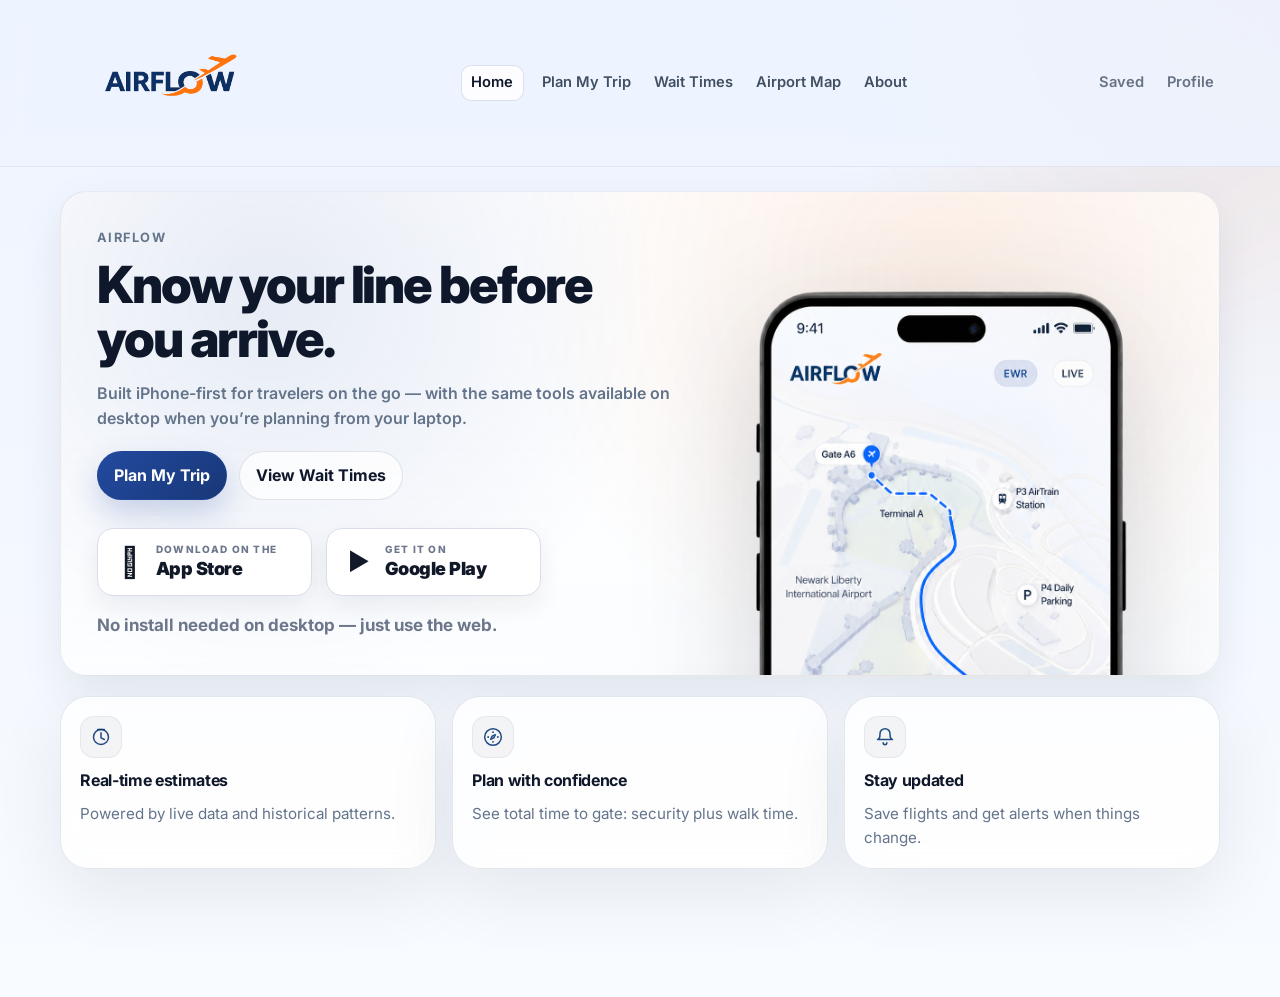
==== commit e6df62d3: "Update index.html" ====
--- a/frontend/index.html
+++ b/frontend/index.html
@@ -8,7 +8,7 @@
     <link rel="preconnect" href="https://fonts.googleapis.com">
     <link rel="preconnect" href="https://fonts.gstatic.com" crossorigin>
     <link href="https://fonts.googleapis.com/css2?family=Inter:wght@400;500;600;700;800;900&display=swap" rel="stylesheet">
-    <link rel="stylesheet" href="style-premium.css?v=p5">
+    <link rel="stylesheet" href="style-premium.css?v=p6">
 
     <style>
         /* Smaller horizontal App Store / Google Play badges */
@@ -87,7 +87,7 @@
             display: flex;
             justify-content: center;
             align-items: flex-start;
-            padding-top: 58px;
+            padding-top: 34px;
             overflow: visible;
             background: transparent !important;
         }
@@ -113,7 +113,7 @@
 
         @media (max-width: 1100px) {
             .hero-art--phone {
-                padding-top: 38px;
+                padding-top: 24px;
             }
 
             .hero-phone-image {
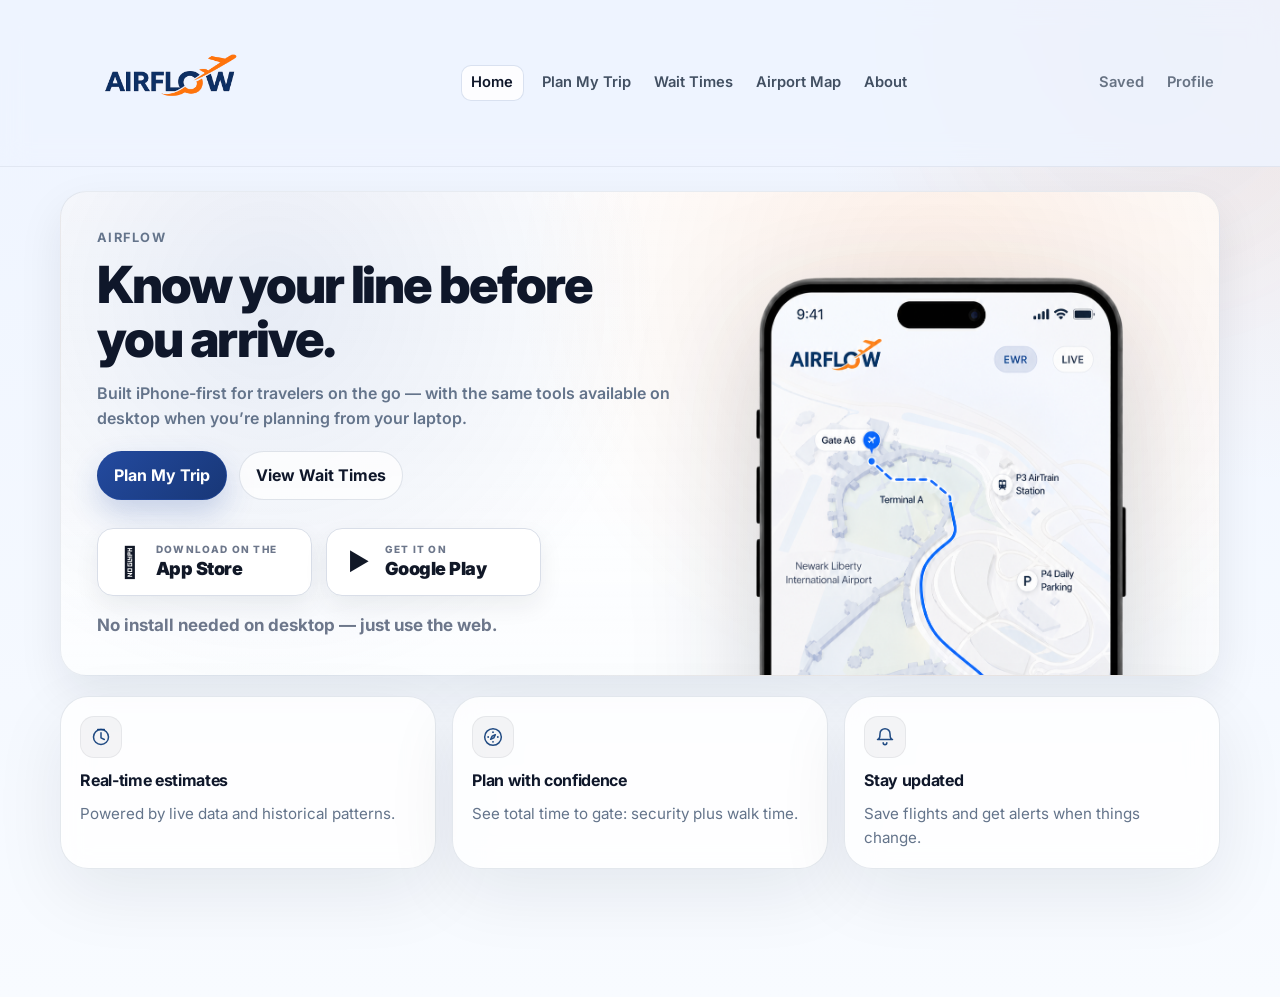
==== commit a5247f44: "Update index.html" ====
--- a/frontend/index.html
+++ b/frontend/index.html
@@ -87,7 +87,7 @@
             display: flex;
             justify-content: center;
             align-items: flex-start;
-            padding-top: 34px;
+            padding-top: 20px;
             overflow: visible;
             background: transparent !important;
         }
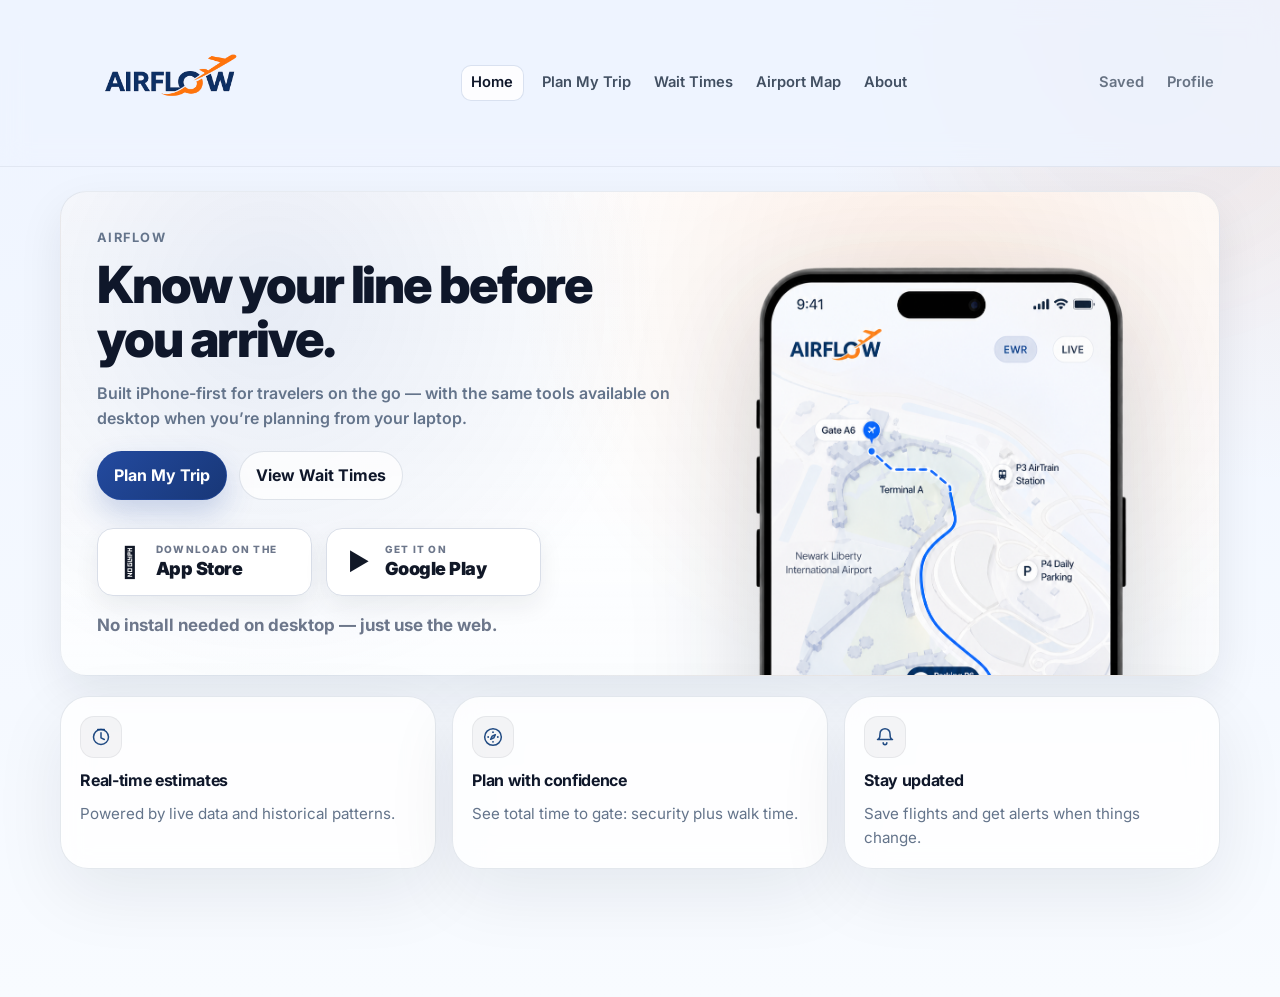
==== commit 433f804a: "Update index.html" ====
--- a/frontend/index.html
+++ b/frontend/index.html
@@ -87,7 +87,7 @@
             display: flex;
             justify-content: center;
             align-items: flex-start;
-            padding-top: 20px;
+            padding-top: 10px;
             overflow: visible;
             background: transparent !important;
         }
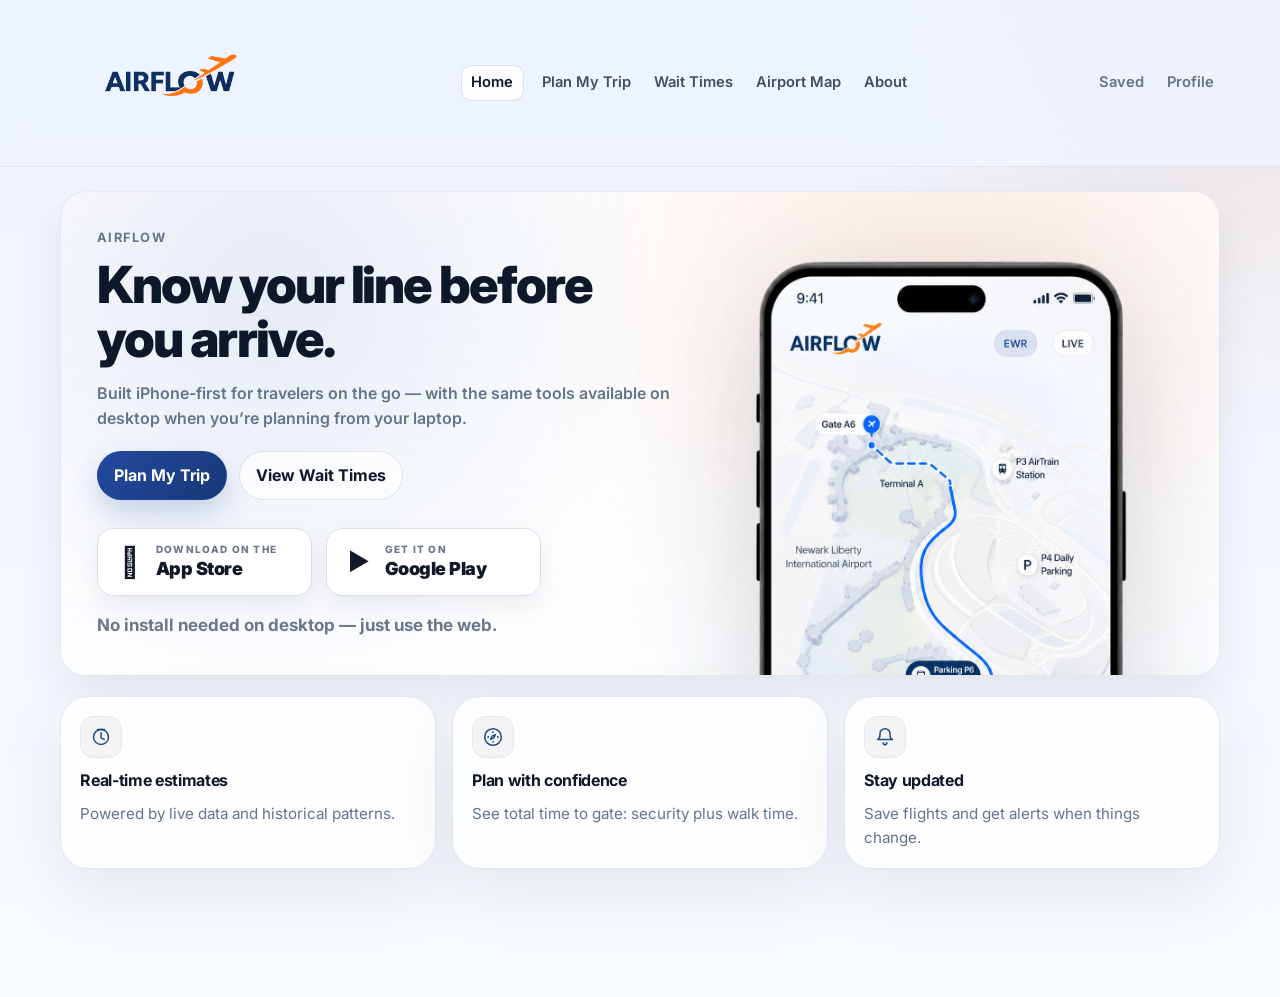
==== commit 87422426: "Update index.html" ====
--- a/frontend/index.html
+++ b/frontend/index.html
@@ -87,7 +87,7 @@
             display: flex;
             justify-content: center;
             align-items: flex-start;
-            padding-top: 10px;
+            padding-top: 4px;
             overflow: visible;
             background: transparent !important;
         }
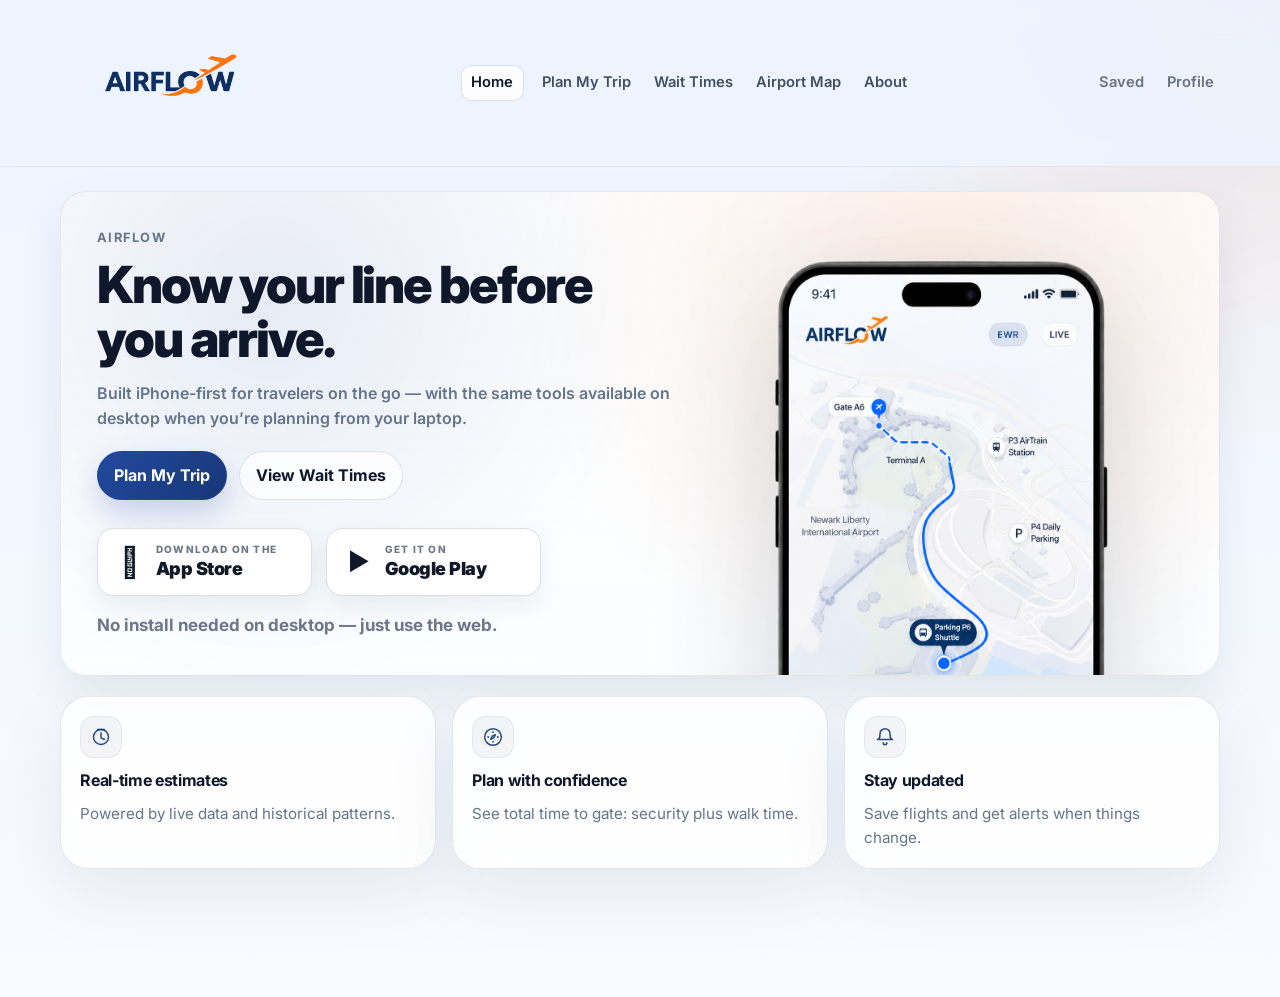
==== commit 8d045ea7: "Update index.html" ====
--- a/frontend/index.html
+++ b/frontend/index.html
@@ -102,7 +102,7 @@
         }
 
         .hero-phone-image {
-            width: 390px;
+            width: 350px;
             max-width: 100%;
             height: auto;
             display: block;
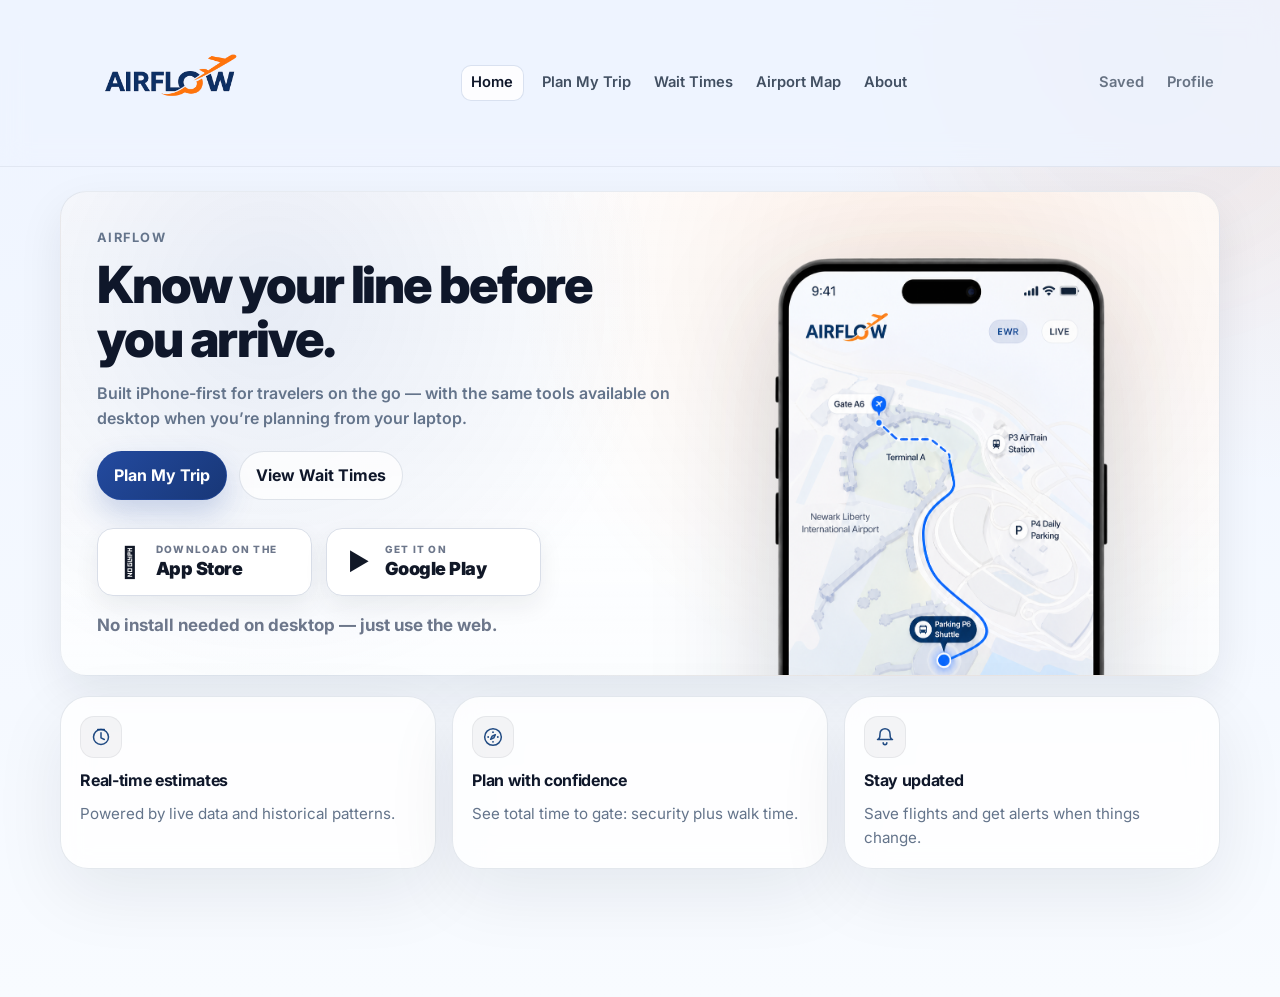
==== commit fe467d31: "Update index.html" ====
--- a/frontend/index.html
+++ b/frontend/index.html
@@ -87,7 +87,7 @@
             display: flex;
             justify-content: center;
             align-items: flex-start;
-            padding-top: 4px;
+            padding-top: 1px;
             overflow: visible;
             background: transparent !important;
         }
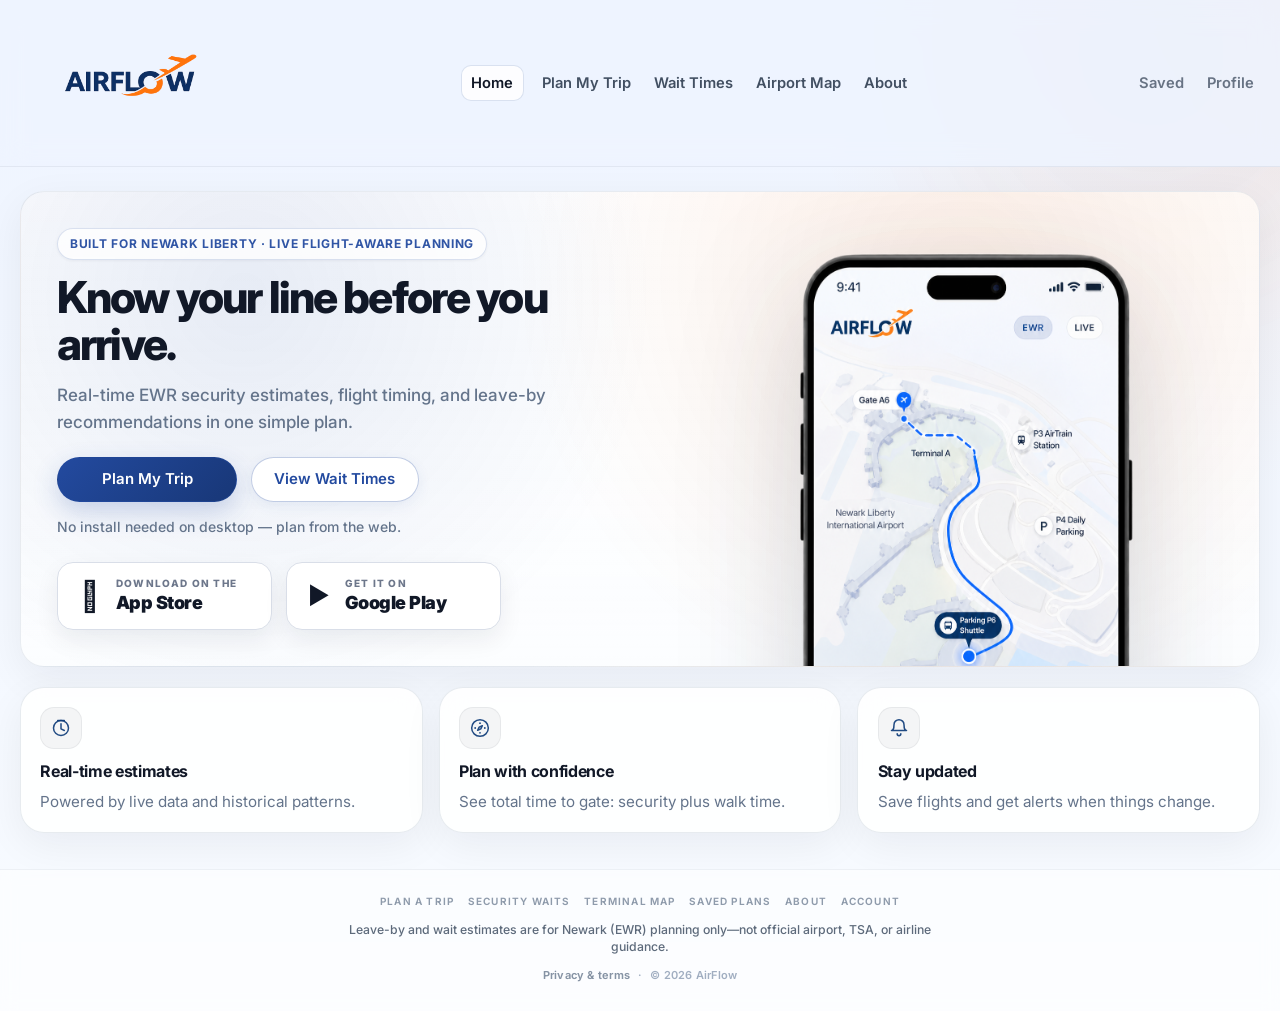
==== commit 02c0a003: "tons" ====
--- a/frontend/index.html
+++ b/frontend/index.html
@@ -8,7 +8,7 @@
     <link rel="preconnect" href="https://fonts.googleapis.com">
     <link rel="preconnect" href="https://fonts.gstatic.com" crossorigin>
     <link href="https://fonts.googleapis.com/css2?family=Inter:wght@400;500;600;700;800;900&display=swap" rel="stylesheet">
-    <link rel="stylesheet" href="style-premium.css?v=p6">
+    <link rel="stylesheet" href="style-premium.css?v=p42">
 
     <style>
         /* Smaller horizontal App Store / Google Play badges */
@@ -17,7 +17,7 @@
             flex-wrap: wrap;
             gap: 14px;
             align-items: center;
-            margin-top: 28px;
+            margin-top: 0;
             max-width: 470px;
         }
 
@@ -73,15 +73,6 @@
             color: #111827;
         }
 
-        .hero-note {
-            flex-basis: 100%;
-            width: 100%;
-            margin: 2px 0 0;
-            font-size: 17px;
-            font-weight: 700;
-            color: #6d778b;
-        }
-
         /* Single phone image only */
         .hero-art--phone {
             display: flex;
@@ -155,19 +146,19 @@
     <main class="container page">
         <section class="hero hero--home hero--landing">
             <div class="hero-copy">
-                <p class="kicker">AirFlow</p>
-
+                <p class="hero-trust-badge">Built for Newark Liberty · Live flight-aware planning</p>
                 <h1 class="hero-title">Know your line before you arrive.</h1>
 
                 <p class="hero-lede">
-                    Built iPhone-first for travelers on the go — with the same tools available on desktop
-                    when you’re planning from your laptop.
+                    Real-time EWR security estimates, flight timing, and leave-by recommendations in one simple plan.
                 </p>
 
                 <div class="hero-actions">
                     <a class="btn btn-primary" href="plan.html">Plan My Trip</a>
-                    <a class="btn btn-ghost" href="waits.html">View Wait Times</a>
-                </div>
+                    <a class="btn btn-secondary" href="waits.html">View Wait Times</a>
+                </div>
+
+                <p class="hero-urgency">No install needed on desktop — plan from the web.</p>
 
                 <div class="af-store-badges">
                     <a class="af-store-badge" href="#" aria-label="Download on the App Store">
@@ -185,8 +176,6 @@
                             <span class="af-store-bottom">Google Play</span>
                         </span>
                     </a>
-
-                    <p class="hero-note">No install needed on desktop — just use the web.</p>
                 </div>
             </div>
 
@@ -238,5 +227,26 @@
             </article>
         </section>
     </main>
+
+    <footer class="site-footer">
+        <div class="container site-footer-inner">
+            <nav class="site-footer-links" aria-label="Footer">
+                <a href="plan.html">Plan a trip</a>
+                <a href="waits.html">Security waits</a>
+                <a href="airport-map.html">Terminal map</a>
+                <a href="saved.html">Saved plans</a>
+                <a href="about.html">About</a>
+                <a href="profile.html">Account</a>
+            </nav>
+            <p class="site-footer-note">
+                Leave-by and wait estimates are for Newark (EWR) planning only—not official airport, TSA, or airline guidance.
+            </p>
+            <p class="site-footer-legal">
+                <a href="about.html">Privacy &amp; terms</a>
+                <span aria-hidden="true">·</span>
+                <span>&copy; 2026 AirFlow</span>
+            </p>
+        </div>
+    </footer>
 </body>
 </html>
--- a/frontend/style-premium.css
+++ b/frontend/style-premium.css
@@ -1,24 +1,36 @@
 /* AirFlow — premium product UI (separate from legacy style.css) */
-@import url("https://fonts.googleapis.com/css2?family=Inter:wght@400;500;600;700&display=swap");
-
-/* Design tokens (global) */
+@import url("https://fonts.googleapis.com/css2?family=Inter:wght@400;500;600;700;800&display=swap");
+
+/* Design tokens — global design system */
 :root {
   --bg: #eef4ff;
   --surface: rgba(255,255,255,0.86);
   --surface-solid: #ffffff;
-  --text: #0f172a;
+  --text: #111827;
   --muted: #64748b;
   --primary: #234a9f;
   --primary-dark: #183777;
   --accent: #f97316;
-  --border: rgba(148,163,184,0.28);
-  --shadow-soft: 0 18px 45px rgba(15,23,42,0.08);
-  --shadow-card: 0 8px 24px rgba(15,23,42,0.06);
-
+  --success: #15803d;
+  --danger: #b91c1c;
+  --border: rgba(148, 163, 184, 0.22);
+  --shadow-soft: 0 18px 48px rgba(15, 23, 42, 0.07);
+  --shadow-card: 0 12px 40px rgba(15, 23, 42, 0.06);
+
+  --font-page-title: clamp(2rem, 4.2vw, 2.5rem);
+  --font-section: clamp(1.25rem, 2.2vw, 1.5rem);
+  --font-body: clamp(0.9375rem, 1.5vw, 1.0625rem);
+  --font-label: 0.6875rem;
+  --font-label-lg: 0.75rem;
+
+  --radius-card: 24px;
   --radius-lg: 22px;
   --radius-md: 14px;
   --radius-input: 16px;
   --font: "Inter", system-ui, -apple-system, sans-serif;
+
+  --pad-card-y: 1.75rem;
+  --pad-card-x: 2rem;
 
   /* Spacing scale for consistent rhythm. */
   --s-1: 0.25rem;
@@ -41,6 +53,7 @@
   --shadow-sm: var(--shadow-card);
   --shadow-hover: 0 14px 34px rgba(15,23,42,0.10);
   --ease: 160ms ease;
+  --container-max: 1320px;
 }
 
 *,
@@ -52,12 +65,19 @@
 body {
   margin: 0;
   min-height: 100vh;
+  display: flex;
+  flex-direction: column;
   font-family: var(--font);
+  font-size: var(--font-body);
   color: var(--text);
   background:
     radial-gradient(circle at top right, rgba(249,115,22,0.10), transparent 30%),
     linear-gradient(180deg, #eef4ff 0%, #f8fbff 100%);
-  line-height: 1.6;
+  line-height: 1.5;
+}
+
+body > main {
+  flex: 1 0 auto;
 }
 
 /* Keep subtle premium background */
@@ -67,43 +87,134 @@
 /* Small layout utilities (polish-only). */
 .mt-4 { margin-top: 1rem; }
 
-/* Saved flights page */
+/* Saved trips — width uses global `.container` (see :root --container-max) */
+.page.page--saved.page{
+  padding-top: 0.85rem;
+  padding-bottom: 2rem;
+}
+.page-head--saved{
+  margin-bottom: 0.65rem;
+}
+.page-head--saved .page-title{
+  font-size: var(--font-page-title);
+  font-weight: 800;
+  letter-spacing: -0.04em;
+}
+.page-head--saved .page-subtitle{
+  margin-top: 0.35rem;
+  max-width: 52ch;
+}
+
 .saved-surface-head{
   display:flex;
-  align-items: baseline;
+  align-items: center;
   justify-content: space-between;
   gap: 1rem;
-  margin-bottom: 0.95rem;
+  margin-bottom: 0.85rem;
+}
+.section-title--saved{
+  font-size: var(--font-section);
+  font-weight: 700;
+  letter-spacing: -0.03em;
 }
 .saved-count{
   display:inline-flex;
   align-items:center;
   justify-content:center;
-  min-width: 34px;
-  height: 28px;
-  padding: 0 0.6rem;
+  min-width: 26px;
+  height: 22px;
+  padding: 0 0.45rem;
   border-radius: 999px;
-  background: rgba(15, 23, 42, 0.04);
-  border: 1px solid rgba(15, 23, 42, 0.06);
-  color: var(--slate-700);
-  font-weight: 900;
-  font-size: 0.9rem;
+  background: rgba(35, 74, 159, 0.06);
+  border: 1px solid rgba(35, 74, 159, 0.12);
+  color: rgba(35, 74, 159, 0.92);
+  font-weight: 850;
+  font-size: 0.72rem;
+  letter-spacing: 0.02em;
+}
+.saved-surface.card{
+  border-radius: var(--radius-card);
+  border-color: var(--border);
+  box-shadow: var(--shadow-card);
 }
 .saved-list { margin-top: 0.35rem; }
-.saved-list.results-list{ gap: 1rem; }
+.saved-list.results-list{ gap: 1.15rem; min-width: 0; }
+
+/* Match legacy style.css: list rows participate in grid without forcing overflow */
+.saved-list.results-list > li.flight-result-item-wrap{
+  list-style: none;
+  margin: 0;
+  min-width: 0;
+  width: 100%;
+}
+.saved-list.results-list > li.saved-group-heading{
+  list-style: none;
+  margin: 0.85rem 0 0.25rem;
+  padding: 0;
+  width: 100%;
+}
+.saved-list.results-list > li.saved-group-heading:first-child{
+  margin-top: 0;
+}
+.saved-group-heading-text{
+  display: block;
+  font-size: 0.7rem;
+  font-weight: 850;
+  letter-spacing: 0.14em;
+  text-transform: uppercase;
+  color: rgba(100, 116, 139, 0.98);
+}
+
 .saved-empty{
-  border-radius: 16px;
-  border: 1px solid rgba(15, 23, 42, 0.06);
-  background: rgba(255, 255, 255, 0.68);
-  padding: 1rem;
+  border-radius: 18px;
+  border: 1px solid rgba(148, 163, 184, 0.22);
+  background: rgba(255, 255, 255, 0.82);
+  padding: 1.25rem 1.35rem;
+  display: flex;
+  align-items: flex-start;
+  gap: 1rem;
+  box-shadow: inset 0 1px 0 rgba(255, 255, 255, 0.75);
+}
+.saved-empty-visual{
+  flex: 0 0 auto;
+  width: 48px;
+  height: 48px;
+  border-radius: 14px;
+  display: grid;
+  place-items: center;
+  color: rgba(35, 74, 159, 0.85);
+  background: rgba(238, 244, 255, 0.95);
+  border: 1px solid rgba(35, 74, 159, 0.12);
 }
 .saved-empty-inner{
-  display:grid;
-  gap: 0.55rem;
-  max-width: 56ch;
-}
-.saved-empty-title{ margin:0; font-weight: 950; letter-spacing: -0.02em; font-size: 1.05rem; }
-.saved-empty-copy{ margin:0; color: var(--slate-500); font-weight: 600; }
+  display: grid;
+  gap: 0.45rem;
+  min-width: 0;
+  flex: 1 1 auto;
+  justify-items: start;
+}
+.saved-empty-title{ margin:0; font-weight: 950; letter-spacing: -0.02em; font-size: 1.05rem; color: rgba(15, 23, 42, 0.94); }
+.saved-empty-copy{ margin:0; color: var(--slate-500); font-weight: 600; font-size: 0.94rem; line-height: 1.45; max-width: 42ch; }
+.saved-empty-cta{
+  align-self: flex-start;
+  margin-top: 0.35rem;
+  padding-left: 1.15rem;
+  padding-right: 1.15rem;
+  width: auto;
+  display: inline-flex;
+}
+@media (max-width: 520px){
+  .saved-empty{
+    flex-direction: column;
+    align-items: center;
+    text-align: center;
+  }
+  .saved-empty-inner{
+    align-items: center;
+    justify-items: center;
+  }
+  .saved-empty-cta{ align-self: center; }
+}
 
 .saved-support-head{
   display:flex;
@@ -124,31 +235,156 @@
 .saved-support-title{ margin: 0; font-weight: 950; letter-spacing: -0.02em; }
 .saved-support-copy{ margin: 0.25rem 0 0; color: var(--slate-500); font-weight: 600; }
 
-/* Saved cards (glanceable leave-time dashboard) */
+/* Saved cards (glanceable leave-time dashboard + itinerary plans) */
 .saved-card{
   background: var(--surface);
   border: 1px solid rgba(15, 61, 122, 0.10);
-  border-radius: 18px;
-  box-shadow: var(--shadow-sm);
+  border-radius: 20px;
+  box-shadow: 0 10px 32px rgba(15, 23, 42, 0.06);
   overflow: hidden;
+  min-width: 0;
+  max-width: 100%;
   transition: transform 0.12s ease, border-color 0.2s ease, box-shadow 0.2s ease;
 }
-.saved-card:hover{ border-color: rgba(15, 61, 122, 0.18); box-shadow: var(--shadow); transform: translateY(-1px); }
+.saved-card--plan{
+  border-color: rgba(148, 163, 184, 0.28);
+  box-shadow: 0 16px 44px rgba(15, 23, 42, 0.07);
+}
+details.saved-card--plan[open]{
+  overflow: visible;
+}
+.saved-card:hover{ border-color: rgba(15, 61, 122, 0.18); box-shadow: 0 18px 48px rgba(15, 23, 42, 0.09); transform: translateY(-1px); }
 .saved-card-summary{
   cursor: pointer;
   list-style: none;
-  padding: 0.92rem 1.05rem;
-  display: grid;
-  grid-template-columns: 1.2fr 0.8fr;
-  gap: 0.85rem;
+  padding: 0.92rem 2.5rem 0.92rem 1.05rem;
+  display: grid;
+  grid-template-columns: minmax(0, 1fr) auto;
+  gap: 0.75rem 1rem;
   align-items: center;
   position: relative;
+}
+.saved-card-summary--plan{
+  grid-template-columns: minmax(0, 1.05fr) minmax(0, 1.35fr) auto;
+  align-items: start;
+  gap: 0.65rem 1rem;
+  padding-top: 1rem;
+  padding-bottom: 1rem;
+}
+.saved-itin-col{
+  min-width: 0;
+  display: grid;
+  gap: 0.28rem;
+}
+.saved-itin-col--flight{
+  gap: 0.15rem;
+}
+.saved-itin-flight-no{
+  font-weight: 950;
+  letter-spacing: -0.03em;
+  font-size: 1.12rem;
+  line-height: 1.2;
+  color: rgba(15, 23, 42, 0.96);
+}
+.saved-itin-airline{
+  font-size: 0.84rem;
+  font-weight: 700;
+  color: rgba(100, 116, 139, 0.96);
+}
+.saved-itin-col--route{
+  padding-right: 0.35rem;
+}
+.saved-itin-route{
+  font-weight: 850;
+  letter-spacing: -0.025em;
+  font-size: 0.98rem;
+  color: rgba(15, 23, 42, 0.94);
+  white-space: nowrap;
+  overflow: hidden;
+  text-overflow: ellipsis;
+}
+.saved-itin-dest{
+  font-weight: 900;
+  letter-spacing: -0.02em;
+  font-size: 1rem;
+  color: rgba(15, 23, 42, 0.92);
+  white-space: nowrap;
+  overflow: hidden;
+  text-overflow: ellipsis;
+}
+.saved-itin-chips{
+  display: flex;
+  flex-wrap: wrap;
+  gap: 0.35rem;
+  margin-top: 0.15rem;
+}
+.saved-chip{
+  display: inline-flex;
+  align-items: center;
+  padding: 0.22rem 0.5rem;
+  border-radius: 999px;
+  font-size: 0.68rem;
+  font-weight: 850;
+  letter-spacing: 0.04em;
+  text-transform: uppercase;
+  border: 1px solid rgba(148, 163, 184, 0.35);
+  background: rgba(248, 250, 252, 0.95);
+  color: rgba(51, 65, 85, 0.88);
+}
+.saved-chip--term{
+  border-color: rgba(35, 74, 159, 0.22);
+  background: rgba(238, 244, 255, 0.85);
+  color: rgba(35, 74, 159, 0.92);
+}
+.saved-chip--gate{
+  border-color: rgba(249, 115, 22, 0.22);
+  background: rgba(255, 247, 237, 0.92);
+  color: rgba(154, 52, 18, 0.92);
+}
+.saved-itin-col--when{
+  justify-items: end;
+  text-align: right;
+  gap: 0.35rem;
+}
+.saved-itin-dep-date{
+  font-size: 0.78rem;
+  font-weight: 750;
+  color: rgba(100, 116, 139, 0.96);
+  line-height: 1.25;
+  max-width: 22ch;
+}
+.saved-itin-dep-time{
+  font-size: 0.92rem;
+  font-weight: 850;
+  letter-spacing: -0.02em;
+  color: rgba(15, 23, 42, 0.92);
+  line-height: 1.25;
+}
+.saved-itin-dep{
+  font-size: 0.82rem;
+  font-weight: 750;
+  color: rgba(51, 65, 85, 0.92);
+  line-height: 1.35;
+  max-width: 22ch;
+}
+.saved-plan-pill{
+  display: inline-flex;
+  align-items: center;
+  padding: 0.26rem 0.55rem;
+  border-radius: 999px;
+  font-size: 0.68rem;
+  font-weight: 900;
+  letter-spacing: 0.06em;
+  text-transform: uppercase;
+  color: rgba(35, 74, 159, 0.88);
+  background: rgba(238, 244, 255, 0.95);
+  border: 1px solid rgba(35, 74, 159, 0.14);
 }
 .saved-card-summary::-webkit-details-marker{ display:none; }
 .saved-card-summary::after{
   content: "›";
   position: absolute;
-  right: 0.85rem;
+  right: 0.95rem;
   top: 50%;
   transform: translateY(-50%) rotate(90deg);
   color: rgba(51, 65, 85, 0.55);
@@ -169,7 +405,9 @@
   display: grid;
   justify-items: end;
   gap: 0.28rem;
-  padding-right: 1.35rem; /* room for chevron */
+  min-width: 0;
+  padding-right: 0;
+  text-align: right;
 }
 .saved-primary{ font-weight: 850; color: rgba(15, 23, 42, 0.92); }
 .saved-primary strong{ font-weight: 950; letter-spacing: -0.02em; }
@@ -190,7 +428,11 @@
 .saved-status--warn{ border-color: rgba(249, 115, 22, 0.18); background: rgba(249, 115, 22, 0.06); color: rgba(124, 45, 18, 0.92); }
 .saved-status--danger{ border-color: rgba(239, 68, 68, 0.18); background: rgba(239, 68, 68, 0.06); color: rgba(127, 29, 29, 0.92); }
 
-.saved-card-body{ padding: 0.25rem 1.05rem 1.05rem; }
+.saved-card-body{
+  padding: 0.25rem 1.05rem 1.05rem;
+  min-width: 0;
+  max-width: 100%;
+}
 .saved-warn{ margin: 0.6rem 0 0.65rem; font-weight: 750; color: rgba(124, 45, 18, 0.92); }
 .saved-warn--danger{ color: rgba(127, 29, 29, 0.92); }
 
@@ -261,144 +503,301 @@
   margin-top: 0.85rem;
 }
 
-/* Saved plans: horizontal “airport timeline” preview */
+/* Saved plans: compact horizontal itinerary */
 .saved-card-body--plan{
-  display: grid;
-  gap: 0.85rem;
-  padding-top: 0.35rem;
-}
-.saved-plan-timeline{
-  display: grid;
-  grid-auto-flow: column;
-  grid-auto-columns: minmax(200px, 1fr);
-  gap: 0.75rem;
-  align-items: stretch;
+  display: flex;
+  flex-direction: column;
+  gap: 0.65rem;
+  padding-top: 0.15rem;
+  min-width: 0;
+  max-width: 100%;
+  overflow: hidden;
+}
+details.saved-card--plan[open] > .saved-card-body--plan{
+  padding-bottom: 1rem;
+}
+
+.saved-plan-timeline-outer{
+  min-width: 0;
+  width: 100%;
+  margin: 0;
+}
+
+.saved-plan-timeline-scroll{
+  position: relative;
+  width: 100%;
+  min-width: 0;
   overflow-x: auto;
-  padding: 0.15rem 0.1rem 0.35rem;
-  scroll-snap-type: x proximity;
+  overflow-y: visible;
+  padding: 0.35rem 0 0.55rem;
   -webkit-overflow-scrolling: touch;
-}
-.saved-plan-timeline::-webkit-scrollbar{ height: 8px; }
-.saved-plan-timeline::-webkit-scrollbar-thumb{
+  scrollbar-gutter: stable;
+}
+.saved-plan-timeline-scroll::before{
+  content: "";
+  position: absolute;
+  left: 10px;
+  right: 10px;
+  top: 1.85rem;
+  height: 2px;
+  border-radius: 999px;
+  background: linear-gradient(
+    90deg,
+    rgba(35, 74, 159, 0.14),
+    rgba(249, 115, 22, 0.2),
+    rgba(35, 74, 159, 0.12)
+  );
+  pointer-events: none;
+  z-index: 0;
+}
+
+@media (min-width: 641px){
+  .saved-plan-timeline-scroll{
+    overflow-x: visible;
+  }
+}
+
+@media (max-width: 640px){
+  .saved-plan-timeline-scroll{
+    mask-image: linear-gradient(90deg, transparent, #000 18px, #000 calc(100% - 18px), transparent);
+    padding-left: 2px;
+    padding-right: 2px;
+    scroll-snap-type: x proximity;
+  }
+}
+
+.saved-plan-timeline-scroll::-webkit-scrollbar{ height: 6px; }
+.saved-plan-timeline-scroll::-webkit-scrollbar-thumb{
   background: rgba(148,163,184,0.35);
   border-radius: 999px;
 }
+
+.saved-plan-timeline{
+  position: relative;
+  z-index: 1;
+  display: flex;
+  flex-direction: row;
+  align-items: stretch;
+  gap: 0.5rem;
+  width: max-content;
+  min-width: 100%;
+  box-sizing: border-box;
+  padding: 0.15rem 2px 0.2rem;
+}
+
+@media (min-width: 641px){
+  .saved-plan-timeline{
+    width: 100%;
+  }
+}
+
 .saved-plan-step{
-  width: auto;
-  scroll-snap-align: start;
-  border-radius: 18px;
+  position: relative;
+  flex: 1 1 0;
+  min-width: 0;
+  max-width: 100%;
+  border-radius: 12px;
   border: 1px solid rgba(148,163,184,0.22);
-  background: rgba(255,255,255,0.78);
-  box-shadow: inset 0 0 0 1px rgba(255,255,255,0.55);
-  padding: 0.65rem 0.8rem 0.7rem;
-  display: grid;
-  gap: 0.45rem;
+  background: rgba(255,255,255,0.9);
+  box-shadow: 0 4px 14px rgba(15,23,42,0.05);
+  padding: 0.45rem 0.5rem 0.5rem;
+  display: flex;
+  flex-direction: column;
+  gap: 0.25rem;
+  min-height: 5.75rem;
   transition: transform var(--ease), box-shadow var(--ease), border-color var(--ease);
 }
+
+@media (max-width: 640px){
+  .saved-plan-step{
+    flex: 0 0 min(128px, 44vw);
+    max-width: none;
+    scroll-snap-align: start;
+  }
+}
+
 .saved-plan-step:hover{
   transform: translateY(-1px);
-  box-shadow: 0 18px 40px rgba(15,23,42,0.08);
+  box-shadow: 0 10px 24px rgba(15,23,42,0.08);
   border-color: rgba(35,74,159,0.18);
 }
 .saved-plan-step-top{
   display:flex;
   justify-content: center;
+  flex-shrink: 0;
+  margin-bottom: -0.02rem;
 }
 .saved-plan-dot{
-  width: 10px;
-  height: 10px;
+  width: 8px;
+  height: 8px;
   border-radius: 999px;
   background: rgba(255,255,255,0.95);
   border: 2px solid rgba(35,74,159,0.40);
-  box-shadow: 0 6px 14px rgba(15,23,42,0.10);
+  box-shadow: 0 2px 8px rgba(15,23,42,0.06);
 }
 .saved-plan-step-body{
-  display: grid;
-  gap: 0.18rem;
+  display: flex;
+  flex-direction: column;
+  gap: 0.15rem;
   min-width: 0;
+  flex: 1 1 auto;
+}
+.saved-plan-step-time{
+  margin: 0;
+  font-size: clamp(1.15rem, 2.4vw, 1.55rem);
+  font-weight: 950;
+  letter-spacing: -0.04em;
+  color: #0f172a;
+  line-height: 1.05;
+  font-variant-numeric: tabular-nums;
 }
 .saved-plan-step-title{
   margin: 0;
-  font-weight: 950;
+  font-weight: 800;
   letter-spacing: -0.02em;
-  color: #0f172a;
-  font-size: 0.9rem;
-  line-height: 1.15;
+  color: rgba(15, 23, 42, 0.9);
+  font-size: 0.74rem;
+  line-height: 1.25;
   white-space: nowrap;
   overflow: hidden;
   text-overflow: ellipsis;
 }
 .saved-plan-step-sub{
   margin: 0;
-  color: rgba(100,116,139,0.92);
-  font-weight: 650;
-  font-size: 0.8rem;
-  line-height: 1.25;
-  min-height: 1.25em;
-}
-.saved-plan-step-time{
-  margin: 0.15rem 0 0;
-  font-size: 1.18rem;
-  font-weight: 950;
-  letter-spacing: -0.035em;
-  color: #0f172a;
-  line-height: 1.05;
-  font-variant-numeric: tabular-nums;
+  color: rgba(100,116,139,0.88);
+  font-weight: 600;
+  font-size: 0.68rem;
+  line-height: 1.3;
+  min-height: 1em;
 }
 .saved-plan-step-meta{
-  margin: 0.05rem 0 0;
+  margin: auto 0 0;
+  padding-top: 0.2rem;
   display: inline-flex;
   align-items: baseline;
-  gap: 0.25rem;
-  color: rgba(100,116,139,0.92);
+  gap: 0.22rem;
+  color: rgba(100,116,139,0.9);
 }
 .saved-plan-step-meta strong{
-  font-size: 0.92rem;
-  font-weight: 850;
+  font-size: 0.85rem;
+  font-weight: 800;
   letter-spacing: -0.02em;
-  color: rgba(51, 65, 85, 0.92);
+  color: rgba(51, 65, 85, 0.9);
   font-variant-numeric: tabular-nums;
 }
 .saved-plan-step-meta span{
-  font-size: 0.72rem;
+  font-size: 0.66rem;
   font-weight: 800;
-  letter-spacing: 0.10em;
+  letter-spacing: 0.08em;
   text-transform: uppercase;
-  color: rgba(100,116,139,0.78);
+  color: rgba(100,116,139,0.76);
 }
 .saved-plan-step-meta--muted span{
-  letter-spacing: 0.12em;
+  letter-spacing: 0.1em;
 }
 .saved-plan-step--gate{
-  border-color: rgba(249,115,22,0.26);
-  background: linear-gradient(135deg, rgba(255,247,237,0.88), rgba(255,255,255,0.72));
+  border-color: rgba(249,115,22,0.38);
+  background: linear-gradient(145deg, rgba(255,237,213,0.95), rgba(255,255,255,0.92));
+  box-shadow: 0 4px 16px rgba(249,115,22,0.12), inset 0 1px 0 rgba(255,255,255,0.7);
 }
 .saved-plan-step--gate .saved-plan-dot{
-  border-color: rgba(249,115,22,0.55);
+  border-color: rgba(234,88,12,0.65);
+  background: rgba(255,255,255,0.98);
 }
 .saved-plan-step--boarding{
-  border-color: rgba(35, 74, 159, 0.22);
-  background: linear-gradient(135deg, rgba(255,255,255,0.88), rgba(35,74,159,0.06));
+  border-color: rgba(249,115,22,0.34);
+  background: linear-gradient(145deg, rgba(255,247,237,0.95), rgba(255,255,255,0.9));
+  box-shadow: 0 4px 16px rgba(249,115,22,0.1), inset 0 1px 0 rgba(255,255,255,0.65);
 }
 .saved-plan-step--boarding .saved-plan-dot{
-  border-color: rgba(35, 74, 159, 0.55);
+  border-color: rgba(234,88,12,0.55);
 }
 
 .saved-plan-actions{
   display:flex;
   justify-content: flex-end;
-  gap: 0.6rem;
+  align-items: center;
+  gap: 0.55rem;
   flex-wrap: wrap;
-}
-.saved-plan-actions .btn{ height: 44px; }
+  margin-top: 0.15rem;
+}
+.saved-plan-actions--trips{
+  display: flex;
+  flex-wrap: wrap;
+  align-items: flex-end;
+  justify-content: space-between;
+  gap: 0.65rem 1rem;
+  margin-top: 0.5rem;
+}
+.saved-plan-actions-primary,
+.saved-plan-actions-end{
+  display: flex;
+  flex-wrap: wrap;
+  align-items: center;
+  gap: 0.45rem;
+}
+.saved-plan-actions-end{
+  margin-left: auto;
+  justify-content: flex-end;
+}
+@media (max-width: 480px){
+  .saved-plan-actions--trips{
+    flex-direction: column;
+    align-items: stretch;
+  }
+  .saved-plan-actions-end{
+    margin-left: 0;
+    justify-content: flex-end;
+  }
+}
+.saved-plan-actions--trips .btn{
+  height: 40px;
+  padding: 0 1rem;
+  border-radius: 999px;
+}
+.saved-plan-actions--trips .btn-ghost:disabled{
+  opacity: 0.42;
+  cursor: not-allowed;
+}
+.saved-plan-actions .btn.btn-primary{
+  height: 42px;
+  padding: 0 1.1rem;
+  border-radius: 999px;
+}
+.btn-saved-remove{
+  height: 42px;
+  padding: 0 1rem;
+  border-radius: 999px;
+  font-weight: 750;
+  border: 1px solid rgba(148, 163, 184, 0.45);
+  background: rgba(255, 255, 255, 0.85);
+  color: rgba(71, 85, 105, 0.95);
+  box-shadow: none;
+}
+.btn-saved-remove:hover:not(:disabled){
+  border-color: rgba(239, 68, 68, 0.35);
+  color: rgba(127, 29, 29, 0.92);
+  background: rgba(254, 242, 242, 0.95);
+}
+.btn-saved-remove:focus-visible{
+  outline: 2px solid rgba(147, 197, 253, 0.95);
+  outline-offset: 2px;
+}
 
 @media (max-width: 960px){
-  .saved-card-summary{ grid-template-columns: 1fr; }
-  .saved-card-right{ justify-items: start; padding-right: 0; }
+  .saved-card-summary:not(.saved-card-summary--plan){ grid-template-columns: 1fr; padding-right: 2.5rem; }
+  .saved-card-summary--plan{
+    grid-template-columns: 1fr;
+    padding-right: 2.5rem;
+  }
+  .saved-itin-col--when{
+    justify-items: start;
+    text-align: left;
+  }
+  .saved-card-right{ justify-items: start; text-align: left; padding-right: 0; }
   .saved-mini-metrics{ grid-template-columns: repeat(2, minmax(0, 1fr)); }
   .saved-custom-grid{ grid-template-columns: 1fr; }
-  .saved-plan-timeline{ grid-auto-columns: minmax(180px, 82vw); }
-  .saved-plan-step-sub{ display:none; }
+  .saved-plan-step-sub{ display:block; }
 }
 
 .page-footer{
@@ -413,50 +812,282 @@
   font-weight: 600;
 }
 
-/* Airport map: directions overlay (does not interact with iframe) */
-.airport-map-frame{
+/* Site-wide footer — compact strip, low visual weight */
+.site-footer{
   position: relative;
-}
-.map-overlay{
-  position: absolute;
-  top: 18px;
-  left: 18px;
-  max-width: min(520px, calc(100% - 36px));
-  border-radius: 18px;
-  padding: 0.85rem 0.95rem;
-  background: rgba(255,255,255,0.92);
-  border: 1px solid rgba(148,163,184,0.20);
-  box-shadow: 0 18px 44px rgba(15,23,42,0.10);
-  backdrop-filter: blur(10px);
-  z-index: 3;
-}
-.map-overlay.is-hidden{ display:none; }
-.map-overlay-kicker{
+  z-index: 1;
+  flex-shrink: 0;
+  margin-top: auto;
+  padding: 1.5rem 0 1.6875rem;
+  border-top: 1px solid rgba(148, 163, 184, 0.14);
+  background: rgba(255, 255, 255, 0.52);
+  backdrop-filter: blur(8px);
+}
+.site-footer-inner{
+  display: flex;
+  flex-direction: column;
+  align-items: center;
+  gap: 0.75rem;
+  text-align: center;
+}
+.site-footer-links{
+  display: flex;
+  flex-wrap: wrap;
+  justify-content: center;
+  gap: 0.35rem 0.85rem;
+  max-width: 52rem;
+}
+.site-footer-links a{
+  font-size: 0.625rem;
+  letter-spacing: 0.12em;
+  text-transform: uppercase;
+  font-weight: 650;
+  color: rgba(100, 116, 139, 0.72);
+  text-decoration: none;
+  transition: color 0.15s ease;
+}
+.site-footer-links a:hover{
+  color: rgba(35, 74, 159, 0.82);
+  text-decoration: underline;
+  text-underline-offset: 3px;
+}
+.site-footer-note{
+  margin: 0;
+  max-width: 40rem;
+  font-size: 0.765rem;
+  font-weight: 500;
+  line-height: 1.42;
+  color: rgba(71, 85, 105, 0.88);
+}
+.site-footer-legal{
+  margin: 0;
+  display: flex;
+  flex-wrap: wrap;
+  align-items: center;
+  justify-content: center;
+  gap: 0.28rem 0.5rem;
+  font-size: 0.6875rem;
+  font-weight: 600;
+  letter-spacing: 0.02em;
+  color: rgba(148, 163, 184, 0.88);
+}
+.site-footer-legal a{
+  color: rgba(100, 116, 139, 0.78);
+  font-weight: 650;
+  text-decoration: none;
+}
+.site-footer-legal a:hover{
+  color: rgba(35, 74, 159, 0.85);
+  text-decoration: underline;
+  text-underline-offset: 3px;
+}
+@media (max-width: 520px){
+  .site-footer-links{
+    gap: 0.3rem 0.65rem;
+  }
+  .site-footer-links a{
+    letter-spacing: 0.09em;
+  }
+}
+
+/* —— Airport map page (route assistant bar + large embedded map) —— */
+.am-page.page{
+  padding-top: 1rem;
+  padding-bottom: 2rem;
+}
+.am-layout{
+  width: 100%;
+  max-width: 1200px;
+  margin: 0 auto;
+  display: grid;
+  gap: 0.75rem;
+}
+.am-glass{
+  background: rgba(255, 255, 255, 0.88);
+  backdrop-filter: blur(18px);
+  -webkit-backdrop-filter: blur(18px);
+  border: 1px solid rgba(255, 255, 255, 0.65);
+  box-shadow:
+    0 1px 0 rgba(255, 255, 255, 0.75) inset,
+    0 18px 48px rgba(15, 23, 42, 0.08);
+}
+
+.am-top-bar{
+  border-radius: 20px;
+  padding: 1rem 1.15rem 1rem;
+  margin-bottom: 0;
+  width: 100%;
+}
+.am-top-bar.am-route-panel--empty .am-route-line{
+  opacity: 0.78;
+}
+.am-top-bar-main{
+  display: flex;
+  align-items: center;
+  justify-content: space-between;
+  gap: 0.85rem 1.25rem;
+  flex-wrap: wrap;
+}
+.am-top-bar-left{
+  flex: 1 1 280px;
+  min-width: 0;
+}
+.am-route-block{
+  display: grid;
+  gap: 0.28rem;
+}
+.am-back-to-plan{
+  display: inline-flex;
+  align-items: center;
+  gap: 0.35rem;
+  margin: 0 0 0.45rem;
+  font-size: 0.86rem;
+  font-weight: 750;
+  color: rgba(35, 74, 159, 0.95);
+  text-decoration: none;
+  letter-spacing: -0.01em;
+}
+.am-back-to-plan:hover{
+  text-decoration: underline;
+  color: rgba(15, 61, 122, 1);
+}
+.am-back-to-plan[hidden]{
+  display: none !important;
+}
+.am-top-bar-actions{
+  flex: 0 1 auto;
+  display: flex;
+  align-items: center;
+  justify-content: flex-end;
+  gap: 0.45rem;
+  flex-wrap: wrap;
+}
+.am-route-panel-title{
   margin: 0;
   font-size: 0.72rem;
-  letter-spacing: 0.12em;
+  font-weight: 850;
+  letter-spacing: 0.14em;
   text-transform: uppercase;
-  font-weight: 900;
-  color: rgba(35, 74, 159, 0.78);
-}
-.map-overlay-route{
-  margin: 0.25rem 0 0;
-  font-weight: 950;
-  letter-spacing: -0.02em;
-  color: rgba(15,23,42,0.92);
-  font-size: 1.05rem;
-}
-.map-overlay-sub{
-  margin: 0.4rem 0 0;
-  color: rgba(100,116,139,0.92);
-  font-weight: 650;
-  font-size: 0.92rem;
-}
+  color: rgba(100, 116, 139, 0.98);
+}
+.am-route-line{
+  margin: 0;
+  font-size: 1.125rem;
+  font-weight: 850;
+  letter-spacing: -0.025em;
+  color: rgba(15, 23, 42, 0.94);
+  line-height: 1.35;
+}
+
+.am-instruction-line{
+  margin: 0.65rem 0 0;
+  padding-top: 0.65rem;
+  border-top: 1px solid rgba(148, 163, 184, 0.18);
+  font-size: 0.875rem;
+  font-weight: 600;
+  line-height: 1.45;
+  color: rgba(71, 85, 105, 0.95);
+}
+
+.am-toolbar{
+  display: flex;
+  flex-wrap: wrap;
+  align-items: center;
+  gap: 0.4rem;
+}
+.am-toolbar.is-hidden{
+  display: none;
+}
+.am-tool-btn{
+  appearance: none;
+  border: 1px solid transparent;
+  cursor: pointer;
+  font-family: inherit;
+  font-size: 0.78rem;
+  font-weight: 800;
+  letter-spacing: -0.01em;
+  padding: 0.46rem 0.92rem;
+  border-radius: 999px;
+  color: rgba(51, 65, 85, 0.94);
+  background: rgba(255, 255, 255, 0.85);
+  border-color: rgba(148, 163, 184, 0.35);
+  box-shadow: 0 1px 2px rgba(15, 23, 42, 0.04);
+  transition: background 0.15s ease, border-color 0.15s ease, color 0.15s ease, box-shadow 0.15s ease;
+}
+.am-tool-btn:hover:not(:disabled){
+  background: rgba(255, 255, 255, 1);
+  border-color: rgba(35, 74, 159, 0.28);
+  box-shadow: 0 4px 14px rgba(35, 74, 159, 0.08);
+}
+.am-tool-btn:disabled{
+  opacity: 0.38;
+  cursor: not-allowed;
+}
+.am-tool-btn.is-active{
+  color: #fff;
+  background: linear-gradient(135deg, #234a9f, #1e3d87);
+  border-color: rgba(35, 74, 159, 0.35);
+  box-shadow: 0 10px 22px rgba(35, 74, 159, 0.22);
+}
+
+.am-tool-btn.am-tool-btn--primary,
+.am-tool-btn.am-open-full-map{
+  text-decoration: none;
+  cursor: pointer;
+  display: inline-flex;
+  align-items: center;
+  justify-content: center;
+  white-space: nowrap;
+  color: #fff;
+  background: linear-gradient(135deg, #234a9f, #183777);
+  border-color: rgba(35, 74, 159, 0.4);
+  box-shadow: 0 10px 24px rgba(35, 74, 159, 0.22);
+  transition: transform 0.12s ease, filter 0.12s ease, box-shadow 0.12s ease;
+}
+.am-tool-btn.am-open-full-map:hover{
+  filter: brightness(1.06);
+  box-shadow: 0 12px 28px rgba(35, 74, 159, 0.26);
+}
+
+.am-map-shell{
+  border-radius: 20px;
+  overflow: hidden;
+  background: rgba(255, 255, 255, 0.55);
+  border: 1px solid rgba(148, 163, 184, 0.22);
+  width: 100%;
+  max-width: 1200px;
+  margin: 0 auto;
+  box-shadow: 0 20px 56px rgba(15, 23, 42, 0.1);
+}
+.am-map-embed-wrap{
+  position: relative;
+  width: 100%;
+  height: 700px;
+}
+.am-map-embed-wrap iframe{
+  display: block;
+  width: 100%;
+  height: 100%;
+  border: 0;
+  background: #f8fafc;
+}
+
 @media (max-width: 720px){
-  .map-overlay{
-    top: 14px;
-    left: 14px;
-    max-width: calc(100% - 28px);
+  .am-map-embed-wrap{
+    height: min(58vh, 520px);
+    min-height: 360px;
+  }
+  .am-top-bar-main{
+    flex-direction: column;
+    align-items: stretch;
+  }
+  .am-top-bar-actions{
+    justify-content: flex-start;
+  }
+  .am-open-full-map{
+    flex: 1 1 auto;
+    justify-content: center;
+    min-width: min(100%, 200px);
   }
 }
 
@@ -483,9 +1114,13 @@
 }
 
 .container {
-  max-width: 1160px;
-  margin: 0 auto;
-  padding: 0 1.25rem;
+  width: 100%;
+  max-width: min(var(--container-max), calc(100vw - 2.5rem));
+  margin-left: auto;
+  margin-right: auto;
+  padding-left: max(1.25rem, env(safe-area-inset-left));
+  padding-right: max(1.25rem, env(safe-area-inset-right));
+  box-sizing: border-box;
 }
 
 .page {
@@ -562,37 +1197,68 @@
 
 /* Typography blocks */
 .page-head { margin-bottom: 1rem; }
+.page-head--brand .content-brand-logo{
+  display: block;
+  width: min(240px, 62vw);
+  height: auto;
+  margin: 0 0 0.55rem;
+}
+.content-brand-logo{
+  display: block;
+  width: min(220px, 58vw);
+  height: auto;
+}
 .page-head--row { display: flex; align-items: flex-end; justify-content: space-between; gap: 1rem; }
 .page-head-actions { display: flex; gap: 0.6rem; align-items: center; }
-.page-title { margin: 0; font-size: 1.85rem; letter-spacing: -0.035em; }
-.page-subtitle { margin: 0.35rem 0 0; color: var(--slate-500); }
-.page-meta { margin: 0.6rem 0 0; color: var(--slate-500); font-size: 0.9rem; }
-.section-title { margin: 0 0 0.75rem; font-size: 1.1rem; letter-spacing: -0.02em; }
-.section-title--lg { font-size: 1.25rem; }
+.page-title {
+  margin: 0;
+  font-size: var(--font-page-title);
+  font-weight: 800;
+  letter-spacing: -0.04em;
+  color: var(--text);
+  line-height: 1.12;
+}
+.page-subtitle { margin: 0.35rem 0 0; color: var(--muted); font-size: inherit; font-weight: 500; line-height: 1.5; }
+.page-meta { margin: 0.6rem 0 0; color: var(--muted); font-size: 0.9375rem; font-weight: 500; }
+.section-title {
+  margin: 0 0 0.75rem;
+  font-size: var(--font-section);
+  font-weight: 700;
+  letter-spacing: -0.03em;
+  color: var(--text);
+  line-height: 1.25;
+}
+.section-title--lg { font-size: clamp(1.35rem, 2.5vw, 1.5rem); font-weight: 700; }
 .kicker {
   margin: 0 0 0.6rem;
   color: var(--muted);
   font-weight: 700;
-  letter-spacing: 0.10em;
+  letter-spacing: 0.12em;
   text-transform: uppercase;
-  font-size: 0.8rem;
-}
-.muted { margin: 0.5rem 0 0; color: var(--muted); }
+  font-size: var(--font-label-lg);
+}
+.muted { margin: 0.5rem 0 0; color: var(--muted); font-weight: 500; line-height: 1.5; }
+
+/* Semantic text helpers — use accent only for timing/gate emphasis; green/red for status */
+.ds-text-accent { color: var(--accent); }
+.ds-text-success { color: var(--success); }
+.ds-text-danger { color: var(--danger); }
 
 /* Cards + buttons */
 .card {
-  background: rgba(255,255,255,0.82);
+  background: rgba(255,255,255,0.88);
   backdrop-filter: blur(14px);
-  border: 1px solid rgba(148,163,184,0.25);
-  border-radius: 28px;
-  box-shadow: 0 24px 70px rgba(15,23,42,0.08);
+  border: 1px solid var(--border);
+  border-radius: var(--radius-card);
+  box-shadow: var(--shadow-card);
   transition: transform var(--ease), box-shadow var(--ease), border-color var(--ease);
 }
-.card--padded { padding: 28px 32px; }
+.card--padded { padding: var(--pad-card-y) var(--pad-card-x); }
 
 .card:hover {
   transform: translateY(-1px);
-  box-shadow: 0 30px 80px rgba(15,23,42,0.10);
+  box-shadow: var(--shadow-soft);
+  border-color: rgba(148, 163, 184, 0.32);
 }
 
 .btn {
@@ -600,38 +1266,73 @@
   align-items: center;
   justify-content: center;
   gap: 0.5rem;
-  padding: 0.66rem 1rem;
+  padding: 0.66rem 1.1rem;
   border-radius: 999px;
   border: 1px solid var(--border);
-  background: rgba(255, 255, 255, 0.92);
+  background: rgba(255, 255, 255, 0.94);
   color: var(--text);
-  font-weight: 700;
+  font-size: 0.9375rem;
+  font-weight: 600;
   text-decoration: none;
   cursor: pointer;
-  transition: transform var(--ease), background var(--ease), box-shadow var(--ease), border-color var(--ease), filter var(--ease);
+  transition: transform var(--ease), background var(--ease), box-shadow var(--ease), border-color var(--ease), filter var(--ease), color var(--ease);
 }
 .btn:active { transform: translateY(1px); }
-.btn:hover{ transform: translateY(-1px); box-shadow: 0 10px 24px rgba(15,23,42,0.10); }
+.btn:hover{
+  transform: translateY(-1px);
+  box-shadow: 0 8px 22px rgba(15, 23, 42, 0.08);
+  border-color: rgba(148, 163, 184, 0.38);
+}
 .btn-primary {
-  background: linear-gradient(135deg, #234a9f, #183777);
-  color: white;
-  border-color: rgba(35, 74, 159, 0.45);
-  box-shadow: 0 14px 30px rgba(35,74,159,0.22);
-}
-.btn-primary:hover { transform: translateY(-1px); box-shadow: 0 18px 36px rgba(35,74,159,0.28); filter: saturate(1.05); }
-.btn-ghost { background: rgba(255, 255, 255, 0.7); }
+  background: linear-gradient(135deg, var(--primary), var(--primary-dark));
+  color: #fff;
+  border-color: rgba(35, 74, 159, 0.42);
+  box-shadow: 0 10px 26px rgba(35, 74, 159, 0.22);
+}
+.btn-primary:hover {
+  transform: translateY(-1px);
+  box-shadow: 0 14px 34px rgba(35, 74, 159, 0.28);
+  filter: saturate(1.04);
+}
+.btn-primary:active {
+  filter: brightness(0.97);
+}
+.btn-secondary {
+  background: rgba(255, 255, 255, 0.96);
+  color: var(--primary);
+  border-color: rgba(35, 74, 159, 0.28);
+  box-shadow: 0 4px 14px rgba(35, 74, 159, 0.08);
+}
+.btn-secondary:hover {
+  background: rgba(238, 244, 255, 0.98);
+  border-color: rgba(35, 74, 159, 0.4);
+  color: var(--primary-dark);
+}
+.btn-ghost {
+  background: transparent;
+  border-color: rgba(148, 163, 184, 0.35);
+  color: var(--slate-700);
+  box-shadow: none;
+}
+.btn-ghost:hover {
+  background: rgba(255, 255, 255, 0.85);
+  border-color: rgba(148, 163, 184, 0.45);
+  color: var(--text);
+}
 .btn-wide { min-width: 160px; }
 
 /* Focus ring (avoid default outlines) */
 .btn:focus,
+.btn-secondary:focus,
 .btn-heart:focus,
 .btn-choose-flight:focus{
   outline: none;
 }
 .btn:focus-visible,
+.btn-secondary:focus-visible,
 .btn-heart:focus-visible,
 .btn-choose-flight:focus-visible{
-  outline: 2px solid #93c5fd;
+  outline: 2px solid rgba(59, 130, 246, 0.65);
   outline-offset: 2px;
 }
 
@@ -641,15 +1342,17 @@
   grid-template-columns: 1.1fr 0.9fr;
   gap: 1.25rem;
   align-items: center;
-  padding: 2rem;
+  padding: var(--pad-card-y) var(--pad-card-x);
   background: var(--surface);
   border: 1px solid var(--border);
-  border-radius: 26px;
-  box-shadow: var(--shadow);
+  border-radius: var(--radius-card);
+  box-shadow: var(--shadow-card);
 }
 .hero--home { min-height: 320px; }
 .hero--landing{
   padding: 2.25rem;
+  gap: 2rem;
+  align-items: center;
   overflow: hidden;
   background:
     radial-gradient(circle at 18% 22%, rgba(35,74,159,0.10) 0%, transparent 38%),
@@ -671,6 +1374,67 @@
   font-weight: 600;
 }
 .hero-actions { display: flex; gap: 0.75rem; flex-wrap: wrap; }
+
+/* Homepage — landing hero (trust line, CTAs, urgency; balances copy vs phone art) */
+.hero-trust-badge{
+  margin: 0;
+  display: inline-flex;
+  align-items: center;
+  width: fit-content;
+  max-width: 100%;
+  padding: 0.38rem 0.75rem;
+  border-radius: 999px;
+  font-size: var(--font-label-lg);
+  font-weight: 700;
+  letter-spacing: 0.06em;
+  text-transform: uppercase;
+  color: rgba(35, 74, 159, 0.94);
+  background: rgba(255, 255, 255, 0.78);
+  border: 1px solid rgba(35, 74, 159, 0.16);
+  box-shadow: 0 1px 3px rgba(15, 23, 42, 0.05);
+}
+.hero--landing .hero-copy{
+  max-width: min(36rem, 100%);
+}
+.hero--landing .hero-copy .hero-title{
+  margin-top: 0.85rem;
+  font-size: clamp(2rem, 3.6vw, 2.75rem);
+  line-height: 1.08;
+  font-weight: 800;
+  letter-spacing: -0.042em;
+}
+.hero--landing .hero-lede{
+  margin: 0.85rem 0 1.35rem;
+  font-size: 1.0625rem;
+  line-height: 1.55;
+  font-weight: 500;
+  color: var(--muted);
+  max-width: 48ch;
+}
+.hero--landing .hero-actions{
+  gap: 0.85rem;
+  align-items: center;
+}
+.hero--landing .hero-actions .btn-primary{
+  min-width: 11.25rem;
+  justify-content: center;
+}
+.hero--landing .hero-actions .btn-secondary{
+  min-width: 10.5rem;
+  justify-content: center;
+}
+.hero-urgency{
+  margin: 0.95rem 0 0;
+  font-size: 0.875rem;
+  font-weight: 500;
+  line-height: 1.45;
+  color: var(--muted);
+  max-width: 42ch;
+}
+.hero--landing .af-store-badges{
+  margin-top: 1.5rem;
+}
+
 .hero-art {
   height: 300px;
   border-radius: 22px;
@@ -889,7 +1653,7 @@
   left: 12px;
   right: 12px;
   bottom: 12px;
-  border-radius: 26px;
+  border-radius: var(--radius-card);
   background: rgba(255,255,255,0.92);
   border: 1px solid rgba(148,163,184,0.18);
   box-shadow: 0 24px 60px rgba(15,23,42,0.18);
@@ -991,6 +1755,18 @@
 @media (max-width: 960px) {
   .hero { grid-template-columns: 1fr; }
   .hero--landing{ padding: 1.6rem; }
+  .hero--landing .hero-copy .hero-title{
+    font-size: clamp(1.75rem, 5.5vw, 2.45rem);
+  }
+  .hero--landing .hero-actions{
+    flex-direction: column;
+    align-items: stretch;
+  }
+  .hero--landing .hero-actions .btn-primary,
+  .hero--landing .hero-actions .btn-secondary{
+    width: 100%;
+    min-width: 0;
+  }
   .hero-art--phone{ height: 340px; }
   .hero-store{ grid-template-columns: 1fr; }
 }
@@ -1014,8 +1790,155 @@
 .ewr-title { margin: 0.35rem 0 0; font-weight: 800; letter-spacing: -0.02em; }
 
 /* About hero: slightly tighter visual balance. */
-.hero--about { min-height: 300px; }
-.hero--about .hero-art { height: 260px; }
+.hero--about {
+  min-height: 320px;
+  align-items: stretch;
+}
+.hero--about .hero-copy {
+  max-width: min(36rem, 100%);
+}
+.hero-lede--about {
+  margin-top: 0.65rem;
+  font-size: 1.05rem;
+  line-height: 1.55;
+  color: rgba(51, 65, 85, 0.92);
+  font-weight: 500;
+  max-width: 42ch;
+}
+.hero--about .hero-art,
+.hero-art--about {
+  height: 260px;
+  border-radius: 22px;
+  background:
+    radial-gradient(70% 65% at 70% 30%, rgba(47, 111, 190, 0.2), transparent 55%),
+    radial-gradient(60% 55% at 25% 75%, rgba(249, 115, 22, 0.12), transparent 58%),
+    linear-gradient(145deg, rgba(255, 255, 255, 0.92), rgba(248, 250, 252, 0.55));
+  border: 1px solid rgba(148, 163, 184, 0.22);
+  box-shadow: 0 18px 44px rgba(15, 23, 42, 0.07);
+}
+
+.about-page .features {
+  margin-top: 1.5rem;
+}
+.about-how-kicker {
+  margin-bottom: 0.45rem;
+}
+.about-how-title {
+  margin-bottom: 0.95rem;
+}
+.how-helps.about-how {
+  margin-top: 1.35rem;
+}
+
+.about-disclaimer {
+  margin-top: 1.25rem;
+  border-radius: 18px;
+  border: 1px solid rgba(35, 74, 159, 0.12);
+  background: linear-gradient(135deg, rgba(238, 244, 255, 0.55), rgba(255, 255, 255, 0.92));
+  box-shadow: 0 8px 26px rgba(15, 23, 42, 0.04);
+}
+.about-disclaimer-copy {
+  margin: 0;
+  font-size: 0.92rem;
+  line-height: 1.55;
+  font-weight: 600;
+  color: rgba(51, 65, 85, 0.95);
+  max-width: 62ch;
+}
+
+/* About: airport coverage roadmap */
+.airport-partnerships {
+  margin-top: 2.75rem;
+  padding-bottom: 0.5rem;
+}
+.airport-partnerships-head {
+  max-width: 46rem;
+  margin-bottom: 1.35rem;
+}
+.airport-partnerships-lede {
+  margin-top: 0.55rem;
+  line-height: 1.55;
+  font-size: 0.95rem;
+}
+.airport-partnerships-grid {
+  display: grid;
+  grid-template-columns: repeat(2, minmax(0, 1fr));
+  gap: 0.85rem;
+}
+.airport-partnerships-grid--core {
+  max-width: 920px;
+}
+.airport-card {
+  display: flex;
+  align-items: center;
+  justify-content: space-between;
+  gap: 1rem 1.25rem;
+  padding: 1.15rem 1.25rem;
+  border-radius: 18px;
+  background: rgba(255, 255, 255, 0.9);
+  border: 1px solid rgba(148, 163, 184, 0.28);
+  box-shadow: 0 10px 28px rgba(15, 23, 42, 0.05);
+  transition: transform 0.12s ease, border-color 0.2s ease, box-shadow 0.2s ease;
+}
+.airport-card:hover {
+  transform: translateY(-1px);
+  border-color: rgba(35, 74, 159, 0.18);
+  box-shadow: 0 14px 34px rgba(15, 23, 42, 0.07);
+}
+.airport-card--active {
+  border-color: rgba(35, 74, 159, 0.32);
+  background: linear-gradient(135deg, rgba(255, 255, 255, 0.98), rgba(238, 244, 255, 0.88));
+  box-shadow: 0 12px 32px rgba(35, 74, 159, 0.1);
+}
+.airport-code {
+  margin: 0 0 0.35rem;
+  font-size: 0.72rem;
+  font-weight: 900;
+  letter-spacing: 0.14em;
+  text-transform: uppercase;
+  color: rgba(100, 116, 139, 0.95);
+}
+.airport-card h3 {
+  margin: 0;
+  font-size: 1.05rem;
+  line-height: 1.3;
+  font-weight: 800;
+  letter-spacing: -0.02em;
+  color: rgba(15, 23, 42, 0.94);
+}
+.airport-status {
+  flex-shrink: 0;
+  display: inline-flex;
+  align-items: center;
+  justify-content: center;
+  padding: 0.45rem 0.85rem;
+  border-radius: 999px;
+  background: rgba(241, 245, 249, 0.95);
+  color: rgba(71, 85, 105, 0.95);
+  font-size: 0.72rem;
+  font-weight: 850;
+  letter-spacing: 0.06em;
+  text-transform: uppercase;
+  white-space: nowrap;
+  border: 1px solid rgba(148, 163, 184, 0.25);
+}
+.airport-status--active {
+  background: rgba(219, 234, 254, 0.95);
+  color: rgba(30, 64, 175, 0.95);
+  border-color: rgba(59, 130, 246, 0.35);
+}
+@media (max-width: 900px) {
+  .airport-partnerships-grid {
+    grid-template-columns: 1fr;
+  }
+  .airport-card {
+    align-items: flex-start;
+    flex-direction: column;
+  }
+  .airport-status {
+    align-self: flex-start;
+  }
+}
 
 .how-helps { margin-top: 1.1rem; }
 .steps { display: grid; grid-template-columns: repeat(3, minmax(0, 1fr)); gap: 0.85rem; }
@@ -1105,8 +2028,139 @@
   box-shadow: 0 0 0 4px rgba(35, 74, 159, 0.14);
 }
 
+/* Plan My Trip — landing layout & polish */
+.plan-page {
+  padding-bottom: clamp(2.75rem, 5vw, 4.25rem);
+}
+.plan-landing-head.page-head {
+  margin-bottom: clamp(1.15rem, 2.5vw, 1.65rem);
+  text-align: center;
+}
+.plan-landing-kicker {
+  margin: 0 0 0.4rem;
+  font-size: 0.7rem;
+  font-weight: 800;
+  letter-spacing: 0.2em;
+  text-transform: uppercase;
+  color: var(--muted);
+}
+.plan-landing-sub {
+  max-width: 52ch;
+  margin-left: auto;
+  margin-right: auto;
+}
+.plan-landing-hero {
+  display: flex;
+  justify-content: center;
+  margin-bottom: clamp(1.35rem, 2.8vw, 1.85rem);
+}
+.plan-landing-hero .plan-search-card {
+  width: 100%;
+  max-width: 100%;
+}
+.plan-landing-hero .plan-search-card .plan-form {
+  max-width: min(56rem, 100%);
+}
+.plan-search-card.card--padded {
+  padding: 1rem 1.15rem 1.1rem;
+  border-radius: 20px;
+  background: #ffffff;
+  border: 1px solid var(--border);
+  box-shadow: 0 16px 40px rgba(15, 23, 42, 0.07);
+}
+.plan-search-card .tabs {
+  margin: 0 auto 0.72rem;
+}
+.plan-search-card .plan-form {
+  gap: 0.62rem;
+}
+.field-input.field-input--plan-hero {
+  min-height: 58px;
+  height: auto;
+  padding-top: 0.65rem;
+  padding-bottom: 0.65rem;
+  font-size: 1.05rem;
+  border-radius: 18px;
+}
+.plan-input-hint {
+  margin: 0.05rem 0 0;
+  text-align: center;
+  font-size: 0.875rem;
+  line-height: 1.4;
+  color: rgba(100, 116, 139, 0.92);
+}
+.plan-search-card .plan-primary-action {
+  padding-top: 0.35rem;
+}
+.plan-search-card .plan-primary-action .btn-primary {
+  font-weight: 800;
+  letter-spacing: 0.01em;
+}
+.plan-value-cards {
+  display: grid;
+  gap: 0.8rem;
+  grid-template-columns: 1fr;
+  margin-bottom: clamp(1.35rem, 2.8vw, 1.85rem);
+}
+@media (min-width: 720px) {
+  .plan-value-cards {
+    grid-template-columns: repeat(3, minmax(0, 1fr));
+    gap: 0.95rem;
+  }
+}
+.plan-value-card {
+  margin: 0;
+  background: #ffffff;
+  border: 1px solid var(--border);
+  border-radius: 16px;
+  padding: 0.85rem 0.95rem;
+  box-shadow: 0 10px 26px rgba(15, 23, 42, 0.05);
+}
+.plan-value-title {
+  margin: 0 0 0.32rem;
+  font-size: 0.92rem;
+  font-weight: 800;
+  color: var(--slate-900);
+}
+.plan-value-copy {
+  margin: 0;
+  font-size: 0.84rem;
+  line-height: 1.45;
+  color: var(--slate-600);
+}
+.plan-secondary-grid.subgrid {
+  display: grid;
+  gap: 1.15rem;
+  margin-bottom: 0.5rem;
+}
+@media (min-width: 720px) {
+  .plan-secondary-grid.subgrid {
+    grid-template-columns: repeat(2, minmax(0, 1fr));
+    gap: 1.35rem;
+    align-items: start;
+  }
+}
+.plan-chips-kicker {
+  margin: 0 0 0.42rem;
+  font-size: 0.68rem;
+  font-weight: 800;
+  letter-spacing: 0.16em;
+  text-transform: uppercase;
+  color: var(--muted);
+}
+.chips-row--recent,
+.chips-row--popular {
+  display: flex;
+  flex-wrap: wrap;
+  gap: 0.45rem;
+}
+a.chip.chip--popular {
+  display: inline-flex;
+  align-items: center;
+  cursor: pointer;
+}
+
 /* Plan search card (scoped layout only) */
-.plan-search-card .tabs { margin: 0 auto 1.05rem; }
 .plan-form{
   display: grid;
   gap: 0.85rem;
@@ -1148,10 +2202,10 @@
 .field { display: grid; gap: 0.45rem; }
 .plan-search-card .field { position: relative; }
 .field-label {
-  font-size: 11px;
+  font-size: var(--font-label);
   font-weight: 800;
-  color: #718096;
-  letter-spacing: 0.12em;
+  color: var(--muted);
+  letter-spacing: 0.14em;
   text-transform: uppercase;
 }
 .field-input {
@@ -1218,12 +2272,13 @@
 
 /* Plan Details wizard (checkout-style steps) */
 .pd-steps-viewport{
-  overflow-x: auto;
+  /* Horizontal position is JS-only (wizard buttons/dots). Hidden overflow blocks trackpad/mousewheel sideways drift. */
+  overflow-x: hidden;
   overflow-y: visible;
   margin-top: var(--s-5);
-  scroll-snap-type: x mandatory;
   scrollbar-width: none;
-  -webkit-overflow-scrolling: touch;
+  touch-action: pan-y pinch-zoom;
+  overscroll-behavior-x: none;
 }
 .pd-steps-viewport::-webkit-scrollbar{ display:none; }
 .pd-steps-track{
@@ -1235,7 +2290,6 @@
 .pd-step{
   flex: 0 0 100%;
   min-width: 100%;
-  scroll-snap-align: start;
 }
 .pd-step > section{
   margin-top: 0;
@@ -1247,11 +2301,10 @@
 /* Wizard step surfaces: reduce “floating card” contrast */
 .pd-steps-viewport .card{
   box-shadow: none !important;
-  border: 1px solid rgba(148,163,184,0.22);
+  border: 1px solid var(--border);
   background: #ffffff;
 }
 .pd-steps-viewport .planner-hero,
-.pd-steps-viewport .pd-leave-option,
 .pd-steps-viewport .planner-metric{
   box-shadow: none !important;
 }
@@ -1288,42 +2341,77 @@
   justify-self: start;
   width: 140px;
 }
+.pd-wizard .btn.btn-ghost{
+  background: rgba(255, 255, 255, 0.72);
+  border-color: rgba(148, 163, 184, 0.38);
+}
 
 .pd-wizard-dots{
   display: inline-flex;
   align-items: center;
   justify-content: center;
-  gap: 0.85rem;
+  gap: 0.72rem;
   flex: 1 1 auto;
   min-width: 0;
 }
 
 .pd-step-kicker{
   margin: 0 0 0.45rem;
-  font-size: 0.75rem;
+  font-size: var(--font-label-lg);
   letter-spacing: 0.12em;
   text-transform: uppercase;
-  font-weight: 900;
-  color: rgba(100, 116, 139, 0.92);
+  font-weight: 800;
+  color: var(--muted);
+}
+
+/* Wizard step progress narrative (plan-details) */
+.pd-step-progress-head{
+  margin: 0 0 0.85rem;
+}
+.pd-step-progress-head--spaced{
+  margin-bottom: 0.85rem;
+}
+.pd-step-progress-line{
+  margin: 0;
+  font-size: 0.84rem;
+  font-weight: 850;
+  letter-spacing: -0.01em;
+  line-height: 1.35;
+  color: rgba(15, 23, 42, 0.92);
+}
+.pd-step-hint{
+  margin: 0.38rem 0 0;
+  font-size: 0.94rem;
+  font-weight: 600;
+  line-height: 1.45;
+  color: rgba(71, 85, 105, 0.96);
+  max-width: 46ch;
+}
+.pd-step-tertiary{
+  margin: 0.35rem 0 0.65rem;
+}
+.pd-step-dynamic{
+  margin: 0.35rem 0 0.55rem;
+  min-height: 1.35em;
 }
 
 /* Leave-by stacked options */
 .pd-leave-list{
-  margin-top: 0.85rem;
-  display: grid;
-  gap: 0.8rem;
+  margin-top: 0.65rem;
+  display: grid;
+  gap: 0.52rem;
 }
 .pd-leave-option{
   width: 100%;
   text-align: left;
   border: 1px solid rgba(148,163,184,0.24);
   background: rgba(255,255,255,0.92);
-  border-radius: 18px;
-  padding: 1rem 1.05rem;
+  border-radius: 16px;
+  padding: 0.72rem 0.92rem;
   display: flex;
-  align-items: center;
+  align-items: flex-start;
   justify-content: space-between;
-  gap: 1.25rem;
+  gap: 0.85rem;
   cursor: pointer;
   font-family: inherit;
   font-size: inherit;
@@ -1331,40 +2419,129 @@
 }
 .pd-leave-option:hover{
   transform: translateY(-1px);
-  border-color: rgba(35, 74, 159, 0.22);
-  box-shadow: 0 18px 40px rgba(15,23,42,0.08);
-}
+  box-shadow: 0 14px 36px rgba(15,23,42,0.07);
+}
+
+/* Emotional color lanes (calm → caution); math unchanged — tiers keyed by data-choice only */
+.pd-leave-option--relaxed{
+  border-color: rgba(16, 185, 129, 0.28);
+  background: linear-gradient(145deg, rgba(236, 253, 245, 0.72), rgba(255, 255, 255, 0.96));
+}
+.pd-leave-option--safe{
+  border-color: rgba(59, 130, 246, 0.28);
+  background: linear-gradient(145deg, rgba(239, 246, 255, 0.78), rgba(255, 255, 255, 0.96));
+}
+.pd-leave-option--balanced{
+  border-color: rgba(249, 115, 22, 0.38);
+  background: linear-gradient(145deg, rgba(255, 247, 237, 0.88), rgba(255, 255, 255, 0.96));
+  box-shadow: 0 10px 26px -18px rgba(249, 115, 22, 0.35);
+}
+.pd-leave-option--tight{
+  border-color: rgba(245, 158, 11, 0.38);
+  background: linear-gradient(145deg, rgba(255, 251, 235, 0.72), rgba(255, 255, 255, 0.96));
+}
+.pd-leave-option--last-call{
+  border-color: rgba(248, 113, 113, 0.35);
+  background: linear-gradient(145deg, rgba(254, 242, 242, 0.65), rgba(255, 255, 255, 0.96));
+}
+
+.pd-leave-option--relaxed:hover{ border-color: rgba(16, 185, 129, 0.42); }
+.pd-leave-option--safe:hover{ border-color: rgba(59, 130, 246, 0.42); }
+.pd-leave-option--balanced:hover{ border-color: rgba(249, 115, 22, 0.48); }
+.pd-leave-option--tight:hover{ border-color: rgba(245, 158, 11, 0.48); }
+.pd-leave-option--last-call:hover{ border-color: rgba(239, 68, 68, 0.38); }
+
+/* Selected: stronger frame + soft fill per lane */
 .pd-leave-option.is-selected{
-  border-color: rgba(249,115,22,0.32);
-  background: linear-gradient(135deg, rgba(255,247,237,0.96), rgba(255,255,255,0.9));
-  box-shadow: 0 18px 38px -26px rgba(249, 115, 22, 0.34);
-}
+  box-shadow: 0 14px 34px -16px rgba(15, 23, 42, 0.18);
+}
+.pd-leave-option--relaxed.is-selected{
+  border-width: 2px;
+  border-color: rgba(16, 185, 129, 0.55);
+  background: linear-gradient(145deg, rgba(209, 250, 229, 0.92), rgba(255, 255, 255, 0.98));
+}
+.pd-leave-option--safe.is-selected{
+  border-width: 2px;
+  border-color: rgba(59, 130, 246, 0.52);
+  background: linear-gradient(145deg, rgba(219, 234, 254, 0.88), rgba(255, 255, 255, 0.98));
+}
+.pd-leave-option--balanced.is-selected{
+  border-width: 2px;
+  border-color: rgba(249, 115, 22, 0.62);
+  background: linear-gradient(145deg, rgba(255, 237, 213, 0.95), rgba(255, 255, 255, 0.98));
+  box-shadow: 0 18px 38px -18px rgba(249, 115, 22, 0.42);
+}
+.pd-leave-option--tight.is-selected{
+  border-width: 2px;
+  border-color: rgba(245, 158, 11, 0.55);
+  background: linear-gradient(145deg, rgba(254, 243, 199, 0.78), rgba(255, 255, 255, 0.98));
+}
+.pd-leave-option--last-call.is-selected{
+  border-width: 2px;
+  border-color: rgba(239, 68, 68, 0.48);
+  background: linear-gradient(145deg, rgba(254, 226, 226, 0.88), rgba(255, 255, 255, 0.98));
+}
+
+.pd-leave-title-wrap{
+  display: flex;
+  align-items: center;
+  gap: 0.45rem;
+  flex-wrap: wrap;
+  min-width: 0;
+}
+.pd-leave-recommended-pill{
+  display: inline-flex;
+  align-items: center;
+  padding: 0.18rem 0.48rem;
+  border-radius: 999px;
+  font-size: 0.62rem;
+  font-weight: 850;
+  letter-spacing: 0.07em;
+  text-transform: uppercase;
+  line-height: 1.15;
+  color: rgba(194, 65, 12, 0.98);
+  background: rgba(255, 255, 255, 0.75);
+  border: 1px solid rgba(249, 115, 22, 0.45);
+  box-shadow: 0 1px 0 rgba(255, 255, 255, 0.6) inset;
+}
+
 .pd-leave-left{
   display: grid;
-  gap: 0.2rem;
+  gap: 0.12rem;
   min-width: 0;
 }
 .pd-leave-title{
   font-weight: 950;
   letter-spacing: -0.02em;
+  font-size: 0.98rem;
   color: rgba(15, 23, 42, 0.92);
 }
 .pd-leave-sub{
   color: rgba(100, 116, 139, 0.92);
   font-weight: 650;
-  font-size: 0.95rem;
+  font-size: 0.88rem;
+  line-height: 1.3;
+}
+.pd-leave-gate{
+  margin: 0.08rem 0 0;
+  font-size: 0.76rem;
+  font-weight: 750;
+  line-height: 1.3;
+  color: rgba(35, 74, 159, 0.88);
 }
 .pd-leave-right{
   display: grid;
   justify-items: end;
   flex: 0 0 auto;
+  align-self: center;
 }
 .pd-leave-time{
-  font-size: 1.35rem;
+  font-size: 1.2rem;
   font-weight: 950;
   letter-spacing: -0.03em;
   color: rgba(15, 23, 42, 0.92);
   font-variant-numeric: tabular-nums;
+  line-height: 1.15;
 }
 .pd-leave-option:focus-visible{
   outline: none;
@@ -1396,9 +2573,9 @@
   width: min(720px, 96vw);
   max-height: min(82vh, 720px);
   overflow: hidden;
-  border-radius: 26px;
+  border-radius: var(--radius-card);
   background: rgba(255,255,255,0.94);
-  border: 1px solid rgba(148,163,184,0.26);
+  border: 1px solid var(--border);
   box-shadow: 0 30px 90px rgba(15,23,42,0.20);
   display: grid;
   grid-template-rows: auto 1fr auto;
@@ -1456,13 +2633,10 @@
   border-color: rgba(35, 74, 159, 0.22);
   box-shadow: 0 18px 40px rgba(15,23,42,0.08);
 }
-.pd-park-item.is-recommended{
-  border-color: rgba(34, 197, 94, 0.28);
-  background: rgba(34, 197, 94, 0.06);
-}
 .pd-park-item.is-selected{
-  border-color: rgba(249,115,22,0.32);
-  background: linear-gradient(135deg, rgba(255,247,237,0.96), rgba(255,255,255,0.90));
+  border-color: rgba(249, 115, 22, 0.42);
+  background: linear-gradient(135deg, rgba(255, 247, 237, 0.98), rgba(255, 255, 255, 0.94));
+  box-shadow: 0 0 0 1px rgba(249, 115, 22, 0.12);
 }
 .pd-park-top{
   display: flex;
@@ -1494,104 +2668,279 @@
   font-weight: 650;
 }
 
-/* Timeline head (title + save action) */
+/* Parking lot modal — premium cards (scoped; other modals keep base .pd-park-item) */
+.pd-park-modal.pd-modal{
+  padding: clamp(1rem, 4vw, 1.75rem);
+  place-items: center;
+}
+.pd-park-modal .pd-modal-backdrop{
+  background: rgba(15, 23, 42, 0.38);
+  backdrop-filter: blur(14px) saturate(1.15);
+  -webkit-backdrop-filter: blur(14px) saturate(1.15);
+}
+.pd-park-modal .pd-modal-card{
+  width: min(560px, 94vw);
+  max-height: min(85vh, 760px);
+  border-radius: 22px;
+  border: 1px solid rgba(148, 163, 184, 0.2);
+  box-shadow:
+    0 4px 24px rgba(15, 23, 42, 0.06),
+    0 32px 80px rgba(15, 23, 42, 0.22);
+}
+.pd-park-modal .pd-modal-head{
+  padding: 1.25rem 1.35rem 1rem;
+  border-bottom-color: rgba(148, 163, 184, 0.14);
+}
+.pd-park-modal .pd-park-modal-lede{
+  margin: 0.45rem 0 0;
+  max-width: 42ch;
+  font-size: 0.9rem;
+  line-height: 1.5;
+}
+.pd-park-modal .pd-modal-body{
+  padding: 1.1rem 1.35rem 1.2rem;
+}
+.pd-park-modal .pd-modal-actions{
+  padding: 1rem 1.35rem calc(1.05rem + env(safe-area-inset-bottom));
+  gap: 0.75rem;
+  border-top-color: rgba(148, 163, 184, 0.14);
+}
+.pd-park-modal .pd-park-list{
+  gap: 0.8rem;
+}
+.pd-park-modal .pd-park-item{
+  display: flex;
+  align-items: flex-start;
+  justify-content: space-between;
+  gap: 0.85rem 1rem;
+  min-height: 5.25rem;
+  padding: 1.05rem 1.15rem 1.1rem;
+  border-radius: 16px;
+  border-width: 1.5px;
+  background: rgba(255, 255, 255, 0.92);
+  box-shadow: 0 2px 12px rgba(15, 23, 42, 0.04);
+  text-align: left;
+}
+.pd-park-modal .pd-park-item:hover{
+  transform: translateY(-3px);
+  border-color: rgba(35, 74, 159, 0.28);
+  box-shadow: 0 14px 36px rgba(15, 23, 42, 0.1);
+}
+.pd-park-modal .pd-park-item:focus-visible{
+  outline: none;
+  box-shadow: 0 0 0 3px rgba(35, 74, 159, 0.2), 0 14px 36px rgba(15, 23, 42, 0.08);
+}
+.pd-park-modal .pd-park-item.is-recommended:not(.is-selected){
+  border-color: rgba(16, 185, 129, 0.42);
+  background: linear-gradient(135deg, rgba(236, 253, 245, 0.65), rgba(255, 255, 255, 0.94));
+  box-shadow:
+    0 0 0 1px rgba(16, 185, 129, 0.12),
+    0 2px 12px rgba(15, 23, 42, 0.04);
+}
+.pd-park-modal .pd-park-item.is-recommended:not(.is-selected):hover{
+  border-color: rgba(5, 150, 105, 0.5);
+}
+.pd-park-modal .pd-park-item.is-selected{
+  border-color: rgba(35, 74, 159, 0.62);
+  border-width: 2px;
+  background: linear-gradient(145deg, rgba(238, 244, 255, 0.98), rgba(255, 255, 255, 0.96));
+  box-shadow:
+    0 0 0 1px rgba(35, 74, 159, 0.1),
+    0 12px 32px rgba(35, 74, 159, 0.12);
+}
+.pd-park-modal .pd-park-item.is-selected:hover{
+  transform: translateY(-2px);
+}
+.pd-park-modal .pd-park-item-main{
+  flex: 1 1 auto;
+  min-width: 0;
+  display: flex;
+  flex-direction: column;
+  gap: 0.35rem;
+}
+.pd-park-modal .pd-park-top{
+  align-items: flex-start;
+}
+.pd-park-modal .pd-park-name{
+  font-size: 1.02rem;
+  font-weight: 900;
+  letter-spacing: -0.025em;
+  line-height: 1.25;
+  color: rgba(15, 23, 42, 0.96);
+}
+.pd-park-modal .pd-park-sub{
+  display: block;
+  margin: 0;
+  font-size: 0.84rem;
+  font-weight: 500;
+  line-height: 1.45;
+  color: rgba(100, 116, 139, 0.88);
+}
+.pd-park-modal .pd-park-badge{
+  padding: 0.28rem 0.65rem;
+  font-size: 0.68rem;
+  letter-spacing: 0.08em;
+  border-width: 1.5px;
+  border-color: rgba(16, 185, 129, 0.45);
+  background: linear-gradient(180deg, rgba(209, 250, 229, 0.95), rgba(167, 243, 208, 0.55));
+  color: #047857;
+  box-shadow: 0 1px 4px rgba(16, 185, 129, 0.15);
+}
+.pd-park-modal .pd-park-selected-mark{
+  display: none;
+  flex: 0 0 auto;
+  flex-direction: column;
+  align-items: center;
+  gap: 0.35rem;
+  padding-top: 0.12rem;
+}
+.pd-park-modal .pd-park-item.is-selected .pd-park-selected-mark{
+  display: flex;
+}
+.pd-park-modal .pd-park-check{
+  color: rgba(35, 74, 159, 0.95);
+  flex-shrink: 0;
+}
+.pd-park-modal .pd-park-selected-pill{
+  display: inline-flex;
+  align-items: center;
+  justify-content: center;
+  padding: 0.2rem 0.5rem;
+  border-radius: 999px;
+  font-size: 0.62rem;
+  font-weight: 900;
+  letter-spacing: 0.1em;
+  text-transform: uppercase;
+  color: rgba(30, 64, 175, 0.95);
+  background: rgba(219, 234, 254, 0.95);
+  border: 1px solid rgba(59, 130, 246, 0.35);
+  white-space: nowrap;
+}
+
+/* Security / buffer pickers — blue selection (not orange parking accent) */
+.pd-security-modal .pd-park-item.is-selected,
+.pd-buffer-modal .pd-park-item.is-selected{
+  border-color: rgba(35, 74, 159, 0.38);
+  background: linear-gradient(135deg, rgba(238, 244, 255, 0.96), rgba(255, 255, 255, 0.94));
+  box-shadow: 0 0 0 1px rgba(35, 74, 159, 0.12);
+}
+
+.pd-timeline-buffer-hint{
+  margin: 0.12rem 0 0;
+  font-size: 0.875rem;
+  font-weight: 550;
+  line-height: 1.45;
+  color: #64748b;
+}
+
+/* Timeline head (title + save action) — compact, button aligned with title block */
 .pd-timeline-head{
   display: flex;
-  align-items: center;
+  align-items: flex-start;
   justify-content: space-between;
-  gap: 1rem;
-  margin-bottom: 0.75rem;
+  gap: 0.65rem 1rem;
+  margin-bottom: 0.4rem;
 }
 .pd-timeline-head-left{
   display: grid;
-  gap: 0.15rem;
-}
-.pd-timeline-kicker{
-  margin: 0;
-  font-size: 0.72rem;
-  letter-spacing: 0.12em;
-  text-transform: uppercase;
-  font-weight: 900;
-  color: rgba(35, 74, 159, 0.78);
-}
-.pd-timeline-subtitle{
-  margin: 0;
-  color: rgba(100, 116, 139, 0.92);
-  font-weight: 650;
-}
-
-/* Step 4 timeline: modern vertical journey spine + alternating sides */
+  gap: 0.28rem;
+  min-width: 0;
+}
+.pd-timeline-head-left .pd-step-progress-line{
+  color: rgba(30, 64, 175, 0.92);
+  font-weight: 880;
+}
+.pd-timeline-head-left .pd-step-hint{
+  margin-top: 0.15rem;
+}
+.pd-timeline-head .btn.btn-primary{
+  flex-shrink: 0;
+  align-self: flex-start;
+  min-height: 36px;
+  padding: 0.38rem 0.95rem;
+  font-size: 0.8rem;
+  font-weight: 800;
+  border-radius: 999px;
+  box-shadow: 0 8px 18px rgba(35, 74, 159, 0.18);
+}
+
+/* Step 4 timeline card: denser shell */
+.pd-timeline-card.card--padded{
+  padding: 16px 18px 18px;
+}
+
+/* Step 4 timeline: compact vertical journey spine + alternating sides */
 .pd-timeline{
-  margin: 0.75rem 0 0;
+  margin: 0.25rem 0 0;
   padding: 0;
   list-style: none;
   position: relative;
   display: grid;
-  gap: 1.35rem;
-}
-/* Central vertical spine: repeating S curve between steps (blue + orange only) */
+  gap: 0.5rem;
+}
+/* Central spine — subtle + thin */
 .pd-timeline::before{
   content: "";
   position: absolute;
   left: 50%;
-  top: 0.35rem;
-  bottom: 0.35rem;
-  width: 84px;
+  top: 0.22rem;
+  bottom: 0.22rem;
+  width: 1px;
   transform: translateX(-50%);
-  background-image: url("data:image/svg+xml,%3Csvg xmlns='http://www.w3.org/2000/svg' width='84' height='180' viewBox='0 0 84 180'%3E%3Cdefs%3E%3ClinearGradient id='g' x1='0' y1='0' x2='0' y2='1'%3E%3Cstop offset='0' stop-color='%23234a9f' stop-opacity='0.80'/%3E%3Cstop offset='1' stop-color='%23f97316' stop-opacity='0.55'/%3E%3C/linearGradient%3E%3C/defs%3E%3Cpath d='M42 6 C 70 30, 14 52, 42 78 C 70 104, 14 126, 42 152 C 62 170, 26 176, 42 176' fill='none' stroke='%23234a9f' stroke-opacity='0.16' stroke-width='10' stroke-linecap='round'/%3E%3Cpath d='M42 6 C 70 30, 14 52, 42 78 C 70 104, 14 126, 42 152 C 62 170, 26 176, 42 176' fill='none' stroke='url(%23g)' stroke-width='7' stroke-linecap='round'/%3E%3C/svg%3E");
-  background-repeat: repeat-y;
-  background-position: center top;
-  background-size: 84px 180px;
+  border-radius: 999px;
+  background: linear-gradient(
+    180deg,
+    rgba(35, 74, 159, 0.16) 0%,
+    rgba(148, 163, 184, 0.28) 50%,
+    rgba(249, 115, 22, 0.14) 100%
+  );
+  box-shadow: none;
   pointer-events: none;
-  opacity: 1;
+  opacity: 0.85;
 }
 .pd-timeline-item{
   position: relative;
   display: grid;
-  grid-template-columns: minmax(0, 1fr) 56px minmax(0, 1fr);
+  /* Middle track reserved for spine only (nodes hidden) */
+  grid-template-columns: minmax(0, 1fr) 0 minmax(0, 1fr);
   align-items: center;
-  column-gap: 0.9rem;
+  column-gap: 0;
 }
 .pd-timeline-node{
   grid-column: 2;
   justify-self: center;
-  width: 10px;
-  height: 10px;
-  border-radius: 999px;
-  background: rgba(255,255,255,0.98);
-  border: 2px solid rgba(35,74,159,0.40);
-  box-shadow:
-    0 10px 22px rgba(15,23,42,0.10),
-    0 0 0 6px rgba(35,74,159,0.06);
+  /* Keep DOM for a11y but hide visually — spine has no dots */
+  width: 0;
+  height: 0;
+  margin: 0;
+  padding: 0;
+  overflow: hidden;
+  clip: rect(0, 0, 0, 0);
+  border: 0;
+  box-shadow: none;
+  visibility: hidden;
+  pointer-events: none;
 }
 .pd-timeline-body{
-  border-radius: 20px;
+  border-radius: 14px;
   border: 1px solid rgba(148,163,184,0.18);
   background: rgba(255,255,255,0.92);
-  padding: 1.05rem 1.1rem;
-  box-shadow: 0 10px 26px rgba(15,23,42,0.07);
+  padding: 0.48rem 0.58rem;
+  box-shadow: 0 4px 12px rgba(15,23,42,0.04);
   transition: transform var(--ease), box-shadow var(--ease);
 }
 .pd-timeline-item:hover .pd-timeline-body{
-  transform: translateY(-2px);
-  box-shadow: 0 18px 44px rgba(15,23,42,0.10);
-}
-/* Alternate sides: driven by JS-applied classes on VISIBLE items */
-.pd-timeline-item.is-left .pd-timeline-body{ grid-column: 1; }
-.pd-timeline-item.is-right .pd-timeline-body{ grid-column: 3; }
-
-/* Color accents (blue + orange only): follow side */
-.pd-timeline-item.is-left .pd-timeline-node{
-  border-color: rgba(35,74,159,0.62);
-  box-shadow:
-    0 10px 22px rgba(15,23,42,0.10),
-    0 0 0 6px rgba(35,74,159,0.08);
-}
-.pd-timeline-item.is-right .pd-timeline-node{
-  border-color: rgba(249,115,22,0.62);
-  box-shadow:
-    0 10px 22px rgba(15,23,42,0.10),
-    0 0 0 6px rgba(249,115,22,0.08);
+  transform: translateY(-1px);
+  box-shadow: 0 10px 26px rgba(15,23,42,0.08);
+}
+/* Alternate sides: driven by JS-applied classes on VISIBLE items — tighter to spine */
+.pd-timeline-item.is-left .pd-timeline-body{
+  grid-column: 1;
+  margin-right: clamp(0.28rem, 0.9vw, 0.65rem);
+}
+.pd-timeline-item.is-right .pd-timeline-body{
+  grid-column: 3;
+  margin-left: clamp(0.28rem, 0.9vw, 0.65rem);
 }
 
 .pd-timeline-item.is-left .pd-timeline-body{
@@ -1601,16 +2950,36 @@
   background: linear-gradient(180deg, rgba(249,115,22,0.07), rgba(255,255,255,0.92));
 }
 
-/* Milestones */
-.pd-timeline-item--gate .pd-timeline-node{ border-color: rgba(249,115,22,0.75) !important; }
+/* Target step — clear focal card */
 .pd-timeline-item--gate .pd-timeline-body{
-  border-color: rgba(249,115,22,0.26);
+  border: 2px solid rgba(249, 115, 22, 0.48);
+  border-left-width: 4px;
+  border-left-color: rgba(249, 115, 22, 0.92);
   box-shadow:
-    0 22px 56px rgba(15,23,42,0.12),
-    0 10px 26px rgba(249,115,22,0.10);
-  background: linear-gradient(180deg, rgba(255,247,237,0.96), rgba(255,255,255,0.92)) !important;
-}
-.pd-timeline-item--boarding .pd-timeline-node{ border-color: rgba(35,74,159,0.75) !important; }
+    0 0 0 1px rgba(249, 115, 22, 0.12),
+    0 10px 28px rgba(249, 115, 22, 0.12),
+    0 4px 14px rgba(15, 23, 42, 0.06);
+  background: linear-gradient(135deg, rgba(255, 247, 237, 0.98), rgba(255, 255, 255, 0.96)) !important;
+}
+.pd-timeline-item--gate .pd-timeline-title{
+  color: #0f172a;
+  font-weight: 850;
+}
+.pd-timeline-item--gate .pd-timeline-clock{
+  color: #0f172a;
+  font-weight: 850;
+}
+.pd-timeline-item--gate .pd-timeline-sub,
+.pd-timeline-item--gate .pd-timeline-buffer-hint{
+  color: #57534e;
+}
+.pd-timeline-item--gate .pd-timeline-min,
+.pd-timeline-item--gate .pd-timeline-min strong{
+  color: #78716c;
+}
+.pd-timeline-item--gate .pd-timeline-min span{
+  color: #948e88;
+}
 .pd-timeline-item--boarding .pd-timeline-body{
   border-color: rgba(35,74,159,0.20);
   background: linear-gradient(180deg, rgba(255,255,255,0.92), rgba(35,74,159,0.06)) !important;
@@ -1619,100 +2988,242 @@
 .pd-timeline-row{
   display: grid;
   grid-template-columns: 1fr auto;
-  gap: 0.65rem 1rem;
+  gap: 0.28rem 0.55rem;
   align-items: center;
 }
 .pd-timeline-title{
   margin: 0;
-  font-weight: 850;
-  letter-spacing: 0.10em;
-  text-transform: uppercase;
-  font-size: 0.78rem;
-  color: rgba(100,116,139,0.92);
+  font-weight: 750;
+  letter-spacing: -0.02em;
+  text-transform: none;
+  font-size: 1rem;
+  color: #111827;
+  line-height: 1.3;
 }
 .pd-timeline-sub{
-  margin: 0.15rem 0 0;
-  color: rgba(100, 116, 139, 0.92);
+  margin: 0.06rem 0 0;
+  color: #64748b;
+  font-weight: 550;
+  font-size: 0.875rem;
+  line-height: 1.45;
+}
+.pd-timeline-address-line{
+  display: flex;
+  align-items: flex-start;
+  justify-content: space-between;
+  gap: 0.45rem;
+  margin-top: 0.08rem;
+}
+.pd-timeline-sub--address{
+  margin: 0;
+  flex: 1 1 auto;
+  min-width: 0;
+  font-size: 0.875rem;
+  font-weight: 550;
+  line-height: 1.45;
+  color: #64748b;
+  word-break: break-word;
+  display: -webkit-box;
+  -webkit-box-orient: vertical;
+  -webkit-line-clamp: 3;
+  line-clamp: 3;
+  overflow: hidden;
+}
+.pd-timeline-edit{
+  flex: 0 0 auto;
+  align-self: flex-start;
+  margin-top: 0.05rem;
+  padding: 0.22rem 0.55rem;
+  font-size: 0.75rem;
   font-weight: 650;
-  font-size: 0.88rem;
+  letter-spacing: 0.02em;
+  color: #1e40af;
+  background: rgba(255, 255, 255, 0.88);
+  border: 1px solid rgba(35, 74, 159, 0.22);
+  border-radius: 999px;
+  cursor: pointer;
+  box-shadow: 0 1px 2px rgba(15, 23, 42, 0.06);
+  transition: background var(--ease), border-color var(--ease), color var(--ease), box-shadow var(--ease);
+}
+.pd-timeline-edit:hover{
+  background: rgba(238, 244, 255, 0.95);
+  border-color: rgba(35, 74, 159, 0.32);
+  color: #172554;
+  box-shadow: 0 2px 6px rgba(35, 74, 159, 0.12);
+}
+.pd-timeline-edit:focus-visible{
+  outline: none;
+  box-shadow: 0 0 0 3px rgba(35, 74, 159, 0.18);
+}
+
+/* Security row: gate + line type + edit */
+.pd-timeline-security-line{
+  margin-top: 0.12rem;
+}
+.pd-timeline-security-left{
+  display: grid;
+  gap: 0.1rem;
+  min-width: 0;
+  flex: 1;
+}
+.pd-timeline-security-primary{
+  margin: 0;
+  font-weight: 650;
+  letter-spacing: -0.015em;
+  font-size: 0.875rem;
+  color: #334155;
+  line-height: 1.4;
+}
+.pd-timeline-security-secondary{
+  margin: 0;
+  font-weight: 550;
+  font-size: 0.8125rem;
+  color: #64748b;
+  line-height: 1.45;
+}
+.pd-timeline-sub--addons{
+  margin: 0.35rem 0 0;
 }
 .pd-timeline-meta{
   display: grid;
   justify-items: end;
-  gap: 0.25rem;
-  min-width: 96px;
+  gap: 0.08rem;
+  min-width: 84px;
 }
 .pd-timeline-clock{
   margin: 0;
-  font-size: 1.42rem;
-  font-weight: 950;
-  letter-spacing: -0.03em;
+  font-size: clamp(1.375rem, 2.6vw, 1.625rem);
+  font-weight: 800;
+  letter-spacing: -0.035em;
   font-variant-numeric: tabular-nums;
-  color: rgba(15,23,42,0.92);
+  color: #0f172a;
+  line-height: 1.1;
 }
 .pd-timeline-min{
   margin: 0;
   display: inline-flex;
   align-items: baseline;
-  gap: 0.35rem;
-  color: rgba(100, 116, 139, 0.92);
+  gap: 0.32rem;
+  font-size: 0.8125rem;
+  font-weight: 550;
+  color: #64748b;
 }
 .pd-timeline-min strong{
-  font-weight: 900;
-  color: rgba(51, 65, 85, 0.92);
+  font-weight: 700;
+  font-size: 0.8125rem;
+  color: #64748b;
+  font-variant-numeric: tabular-nums;
 }
 .pd-timeline-min span{
-  font-size: 0.72rem;
-  font-weight: 850;
-  letter-spacing: 0.10em;
+  font-size: 0.6875rem;
+  font-weight: 650;
+  letter-spacing: 0.07em;
   text-transform: uppercase;
-  color: rgba(100,116,139,0.78);
-}
-
-/* Plan details: airport directions CTA (Step 4) */
-.pd-directions{
-  margin-top: 1.15rem;
-  border-radius: 22px;
-  border: 1px solid rgba(148,163,184,0.20);
-  background:
-    radial-gradient(circle at 14% 25%, rgba(35,74,159,0.10), transparent 45%),
-    radial-gradient(circle at 86% 32%, rgba(249,115,22,0.10), transparent 52%),
-    rgba(255,255,255,0.84);
-  padding: 1rem 1.05rem;
-  box-shadow: 0 14px 34px rgba(15,23,42,0.08);
-}
-.pd-directions-head{
-  display:flex;
-  align-items: center;
-  justify-content: space-between;
-  gap: 1rem;
-  flex-wrap: wrap;
-}
-.pd-directions-kicker{
-  margin: 0;
-  font-size: 0.72rem;
-  letter-spacing: 0.12em;
+  color: #788699;
+}
+
+/* Plan details: “Next steps” action cards below timeline */
+.pd-next-steps{
+  margin-top: 1.65rem;
+  padding-top: 0.15rem;
+}
+.pd-next-steps-title{
+  margin: 0 0 0.85rem;
+  font-size: 0.8rem;
+  letter-spacing: 0.1em;
   text-transform: uppercase;
   font-weight: 900;
-  color: rgba(35,74,159,0.78);
-}
-.pd-directions-route{
-  margin: 0.25rem 0 0;
-  font-weight: 950;
-  letter-spacing: -0.02em;
-  color: rgba(15,23,42,0.92);
-  font-size: 1.05rem;
-}
-.pd-directions-sub{
-  margin: 0.35rem 0 0;
-  color: rgba(100,116,139,0.92);
-  font-weight: 650;
-}
-.pd-directions-note{
-  margin: 0.7rem 0 0;
-  color: rgba(100,116,139,0.92);
+  color: rgba(30, 64, 175, 0.88);
+}
+.pd-next-steps-grid{
+  display: grid;
+  grid-template-columns: repeat(3, minmax(0, 1fr));
+  gap: 0.85rem;
+  align-items: stretch;
+}
+.pd-next-step-card{
+  display: flex;
+  flex-direction: column;
+  min-height: 12rem;
+  padding: 1rem 1.05rem 1rem;
+  border-radius: 20px;
+  border: 1px solid rgba(148, 163, 184, 0.28);
+  background: linear-gradient(165deg, rgba(255, 255, 255, 0.98), rgba(239, 246, 255, 0.55));
+  box-shadow: 0 6px 20px rgba(15, 23, 42, 0.05);
+  transition: border-color 0.2s ease, box-shadow 0.2s ease, transform 0.12s ease;
+}
+.pd-next-step-card:hover{
+  border-color: rgba(35, 74, 159, 0.22);
+  box-shadow: 0 10px 28px rgba(15, 23, 42, 0.07);
+  transform: translateY(-1px);
+}
+.pd-next-step-icon{
+  width: 40px;
+  height: 40px;
+  display: grid;
+  place-items: center;
+  border-radius: 12px;
+  margin-bottom: 0.55rem;
+  color: rgba(35, 74, 159, 0.88);
+  background: rgba(255, 255, 255, 0.85);
+  border: 1px solid rgba(35, 74, 159, 0.12);
+}
+.pd-next-step-heading{
+  margin: 0;
+  font-size: 1.02rem;
+  font-weight: 900;
+  letter-spacing: -0.03em;
+  color: rgba(15, 23, 42, 0.95);
+  line-height: 1.2;
+}
+.pd-next-step-sub{
+  margin: 0.45rem 0 0;
+  flex: 1 1 auto;
+  font-size: 0.84rem;
   font-weight: 600;
-  font-size: 0.92rem;
+  line-height: 1.45;
+  color: rgba(71, 85, 105, 0.92);
+  min-height: 2.6em;
+}
+.pd-next-step-sub--static{
+  color: rgba(100, 116, 139, 0.92);
+  font-weight: 550;
+  min-height: 2.6em;
+}
+.pd-next-step-footer{
+  margin-top: auto;
+  padding-top: 0.9rem;
+}
+.pd-next-step-btn{
+  width: 100%;
+  justify-content: center;
+  min-height: 38px;
+  font-size: 0.8125rem;
+  font-weight: 750;
+}
+.pd-next-steps--airport-primary .pd-next-step-card--map{
+  border-color: rgba(35, 74, 159, 0.35);
+  box-shadow: 0 8px 26px rgba(35, 74, 159, 0.12);
+  background: linear-gradient(165deg, rgba(255, 255, 255, 0.99), rgba(224, 231, 255, 0.55));
+}
+@media (max-width: 900px){
+  .pd-next-steps-grid{
+    grid-template-columns: 1fr;
+  }
+  .pd-next-step-card{
+    min-height: 0;
+  }
+}
+
+.pd-share-plan-status{
+  margin: 0.5rem 0 0;
+  font-size: 0.78rem;
+  font-weight: 600;
+  line-height: 1.4;
+  color: var(--success);
+}
+.pd-share-plan-status.is-error{
+  color: var(--danger);
 }
 .btn.is-disabled{
   opacity: 0.55;
@@ -1720,53 +3231,67 @@
 }
 
 @media (max-width: 720px){
-  .pd-timeline{ gap: 1.05rem; }
+  .pd-timeline{ gap: 0.48rem; }
   .pd-timeline::before{
     left: 18px;
     transform: none;
-    width: 48px;
-    background-image: url("data:image/svg+xml,%3Csvg xmlns='http://www.w3.org/2000/svg' width='48' height='180' viewBox='0 0 48 180'%3E%3Cdefs%3E%3ClinearGradient id='g' x1='0' y1='0' x2='0' y2='1'%3E%3Cstop offset='0' stop-color='%23234a9f' stop-opacity='0.72'/%3E%3Cstop offset='1' stop-color='%23f97316' stop-opacity='0.50'/%3E%3C/linearGradient%3E%3C/defs%3E%3Cpath d='M16 6 C 40 30, -6 52, 16 78 C 40 104, -6 126, 16 152 C 32 170, 0 176, 16 176' fill='none' stroke='%23234a9f' stroke-opacity='0.14' stroke-width='9' stroke-linecap='round'/%3E%3Cpath d='M16 6 C 40 30, -6 52, 16 78 C 40 104, -6 126, 16 152 C 32 170, 0 176, 16 176' fill='none' stroke='url(%23g)' stroke-width='6.5' stroke-linecap='round'/%3E%3C/svg%3E");
-    background-repeat: repeat-y;
-    background-position: left top;
-    background-size: 48px 180px;
+    width: 1px;
+    border-radius: 999px;
+    background: linear-gradient(
+      180deg,
+      rgba(35, 74, 159, 0.14) 0%,
+      rgba(148, 163, 184, 0.28) 50%,
+      rgba(249, 115, 22, 0.12) 100%
+    );
+    box-shadow: none;
+    opacity: 0.9;
   }
-  .pd-timeline-item{ grid-template-columns: 28px 1fr; column-gap: 0.85rem; }
+  .pd-timeline-item{ grid-template-columns: 22px 1fr; column-gap: 0; }
   .pd-timeline-node{
     grid-column: 1;
     justify-self: start;
-    margin-left: 13px;
-    box-shadow:
-      0 10px 22px rgba(15,23,42,0.10),
-      0 0 0 6px rgba(148,163,184,0.10);
+    margin-left: 0;
   }
-  .pd-timeline-body{ grid-column: 2 !important; }
+  .pd-timeline-body{
+    grid-column: 2 !important;
+    margin-left: 0.85rem !important;
+    margin-right: 0 !important;
+  }
 }
 .pd-dot{
-  width: 12px;
-  height: 12px;
+  width: 8px;
+  height: 8px;
   border-radius: 999px;
-  border: 2px solid rgba(148, 163, 184, 0.55);
-  background: rgba(255, 255, 255, 0.95);
+  border: 1px solid rgba(148, 163, 184, 0.4);
+  background: rgba(226, 232, 240, 0.55);
   padding: 0;
   cursor: pointer;
-  transition: transform var(--ease), border-color var(--ease), background var(--ease), box-shadow var(--ease), opacity var(--ease);
-}
-.pd-dot:hover{
+  opacity: 0.72;
+  flex-shrink: 0;
+  transition: transform var(--ease), border-color var(--ease), background var(--ease), box-shadow var(--ease), opacity var(--ease), width var(--ease), height var(--ease);
+}
+.pd-dot:hover:not(.is-disabled){
   transform: translateY(-1px);
-  border-color: rgba(35, 74, 159, 0.45);
-}
+  border-color: rgba(35, 74, 159, 0.38);
+  opacity: 0.95;
+}
+/* Active step: larger; inactive: subtle */
 .pd-dot.is-current{
-  border-color: rgba(35, 74, 159, 0.85);
-  background: rgba(35, 74, 159, 0.12);
-  /* Slightly smaller ring to avoid visual "squeezing" between dots */
-  box-shadow: 0 0 0 3px rgba(35, 74, 159, 0.12);
-}
-.pd-dot.is-complete{
-  border-color: rgba(34, 197, 94, 0.75);
-  background: rgba(34, 197, 94, 0.12);
+  width: 17px;
+  height: 17px;
+  border-width: 2px;
+  border-color: rgba(35, 74, 159, 0.95);
+  background: rgba(35, 74, 159, 0.88);
+  box-shadow: 0 0 0 4px rgba(35, 74, 159, 0.15);
+  opacity: 1;
+}
+.pd-dot.is-complete:not(.is-current){
+  border-color: rgba(148, 163, 184, 0.42);
+  background: rgba(248, 250, 252, 0.85);
+  opacity: 0.55;
 }
 .pd-dot.is-disabled{
-  opacity: 0.45;
+  opacity: 0.38;
   cursor: not-allowed;
   transform: none;
 }
@@ -1775,9 +3300,26 @@
   box-shadow: 0 0 0 4px rgba(35, 74, 159, 0.14);
 }
 
-/* Ensure content isn't covered by the fixed wizard bar */
-body{
+/* Reserve space for fixed wizard bar (plan-details page only) */
+body:has(.pd-wizard){
   padding-bottom: calc(92px + env(safe-area-inset-bottom));
+}
+body:has(.pd-wizard.pd-wizard--timeline-final){
+  padding-bottom: env(safe-area-inset-bottom);
+}
+
+/* Timeline visible on step 4: hide bottom chrome (Back + dots; Next already hidden) */
+.pd-wizard.pd-wizard--timeline-final{
+  pointer-events: none;
+  border-top: none;
+  padding-top: 0;
+  padding-bottom: env(safe-area-inset-bottom);
+  background: transparent;
+  backdrop-filter: none;
+  box-shadow: none;
+}
+.pd-wizard.pd-wizard--timeline-final .pd-wizard-inner{
+  display: none;
 }
 
 @media (prefers-reduced-motion: reduce){
@@ -1797,81 +3339,246 @@
 .results-list { list-style: none; padding: 0; margin: 0; display: grid; gap: 0.85rem; }
 
 .flight-result-item {
-  background: var(--surface);
-  border: 0;
+  background: #ffffff;
+  border: 1px solid rgba(15, 23, 42, 0.07);
   border-radius: var(--radius-lg);
-  box-shadow: var(--shadow);
+  box-shadow: 0 1px 2px rgba(15, 23, 42, 0.04), 0 10px 28px -16px rgba(15, 23, 42, 0.12);
   overflow: hidden;
-  transition: transform 0.12s ease, border-color 0.2s ease, box-shadow 0.2s ease;
-}
-.flight-result-item:hover { box-shadow: var(--shadow-hover); transform: translateY(-1px); }
-.flight-result-summary { cursor: pointer; padding: 0.9rem 1rem; list-style: none; position: relative; }
-.flight-result-summary .btn{ pointer-events: auto; }
-.flight-result-summary::-webkit-details-marker { display: none; }
-.flight-result-body { padding: 0.05rem 1rem 1rem; }
+  transition: transform 0.14s ease, border-color 0.2s ease, box-shadow 0.2s ease;
+}
+.flight-result-item:hover {
+  border-color: rgba(35, 74, 159, 0.14);
+  box-shadow: 0 4px 12px rgba(15, 23, 42, 0.06), 0 18px 40px -22px rgba(35, 74, 159, 0.18);
+  transform: translateY(-2px);
+}
+.flight-result-summary {
+  cursor: pointer;
+  padding: 24px 46px 24px 24px;
+  list-style: none;
+  position: relative;
+}
+.flight-result-summary .btn {
+  pointer-events: auto;
+}
+.flight-result-summary::-webkit-details-marker {
+  display: none;
+}
+.flight-result-body {
+  padding: 0.05rem 1rem 1rem;
+}
 
 .flight-result-item > .flight-result-summary {
   transition: background 0.2s ease, transform 0.12s ease;
 }
 .flight-result-item:hover > .flight-result-summary {
-  background: linear-gradient(180deg, rgba(47, 111, 190, 0.06), rgba(255, 255, 255, 0.0));
+  background: linear-gradient(180deg, rgba(47, 111, 190, 0.045), rgba(255, 255, 255, 0));
 }
 details.flight-result-item[open] > summary.flight-result-summary {
-  background: linear-gradient(180deg, rgba(15, 61, 122, 0.06), rgba(255, 255, 255, 0.0));
-}
-
-.flight-result-summary::after{
+  background: linear-gradient(180deg, rgba(15, 61, 122, 0.05), rgba(255, 255, 255, 0));
+}
+
+.flight-result-summary::after {
   content: "⌄";
   position: absolute;
-  right: 0.9rem;
+  right: 1.1rem;
   top: 50%;
   transform: translateY(-50%);
-  color: rgba(100, 116, 139, 0.9);
+  color: rgba(100, 116, 139, 0.85);
   font-weight: 700;
   font-size: 0.95rem;
 }
-details.flight-result-item[open] > summary.flight-result-summary::after{
+details.flight-result-item[open] > summary.flight-result-summary::after {
   transform: translateY(-50%) rotate(180deg);
 }
 
 .flight-result-preview {
-  display: grid;
-  grid-template-columns: 92px minmax(160px, 1.05fr) minmax(220px, 1.55fr) 120px 110px 84px;
-  gap: 0.45rem 1.15rem;
+  min-width: 0;
+}
+.flight-result-preview--card {
+  display: block;
+}
+
+/* Two zones: identity (left) + departure decision (right) */
+.flight-result-card-zones {
+  display: grid;
+  grid-template-columns: minmax(0, 1fr) minmax(152px, 240px);
+  gap: 1rem 1.35rem;
+  align-items: start;
+}
+.flight-result-zone--identity {
+  display: flex;
+  flex-direction: column;
+  gap: 0.35rem;
+  min-width: 0;
+}
+.flight-result-route {
+  margin: 0;
+  font-size: 1.28rem;
+  font-weight: 900;
+  letter-spacing: -0.035em;
+  line-height: 1.2;
+  color: rgba(15, 23, 42, 0.96);
+}
+.flight-result-airline {
+  margin: 0;
+  font-size: 0.875rem;
+  font-weight: 600;
+  color: rgba(71, 85, 105, 0.95);
+  line-height: 1.35;
+}
+
+.flight-result-status-pill {
+  display: inline-flex;
+  align-self: flex-start;
+  margin-top: 0.1rem;
+  padding: 0.22rem 0.55rem;
+  border-radius: 999px;
+  font-size: 0.68rem;
+  font-weight: 800;
+  letter-spacing: 0.06em;
+  text-transform: uppercase;
+  line-height: 1.2;
+  border: 1px solid rgba(148, 163, 184, 0.35);
+  background: rgba(248, 250, 252, 0.95);
+  color: rgba(51, 65, 85, 0.92);
+}
+.flight-result-status-pill--ontime {
+  border-color: rgba(34, 197, 94, 0.28);
+  background: rgba(240, 253, 244, 0.85);
+  color: rgba(21, 128, 61, 0.92);
+}
+.flight-result-status-pill--soon {
+  border-color: rgba(245, 158, 11, 0.38);
+  background: rgba(255, 251, 235, 0.95);
+  color: rgba(146, 64, 14, 0.95);
+}
+.flight-result-status-pill--departed {
+  border-color: rgba(148, 163, 184, 0.45);
+  background: rgba(241, 245, 249, 0.98);
+  color: rgba(71, 85, 105, 0.92);
+}
+.flight-result-status-pill--alert {
+  border-color: rgba(239, 68, 68, 0.35);
+  background: rgba(254, 242, 242, 0.95);
+  color: rgba(153, 27, 27, 0.92);
+}
+.flight-result-status-pill--info {
+  font-weight: 750;
+  letter-spacing: 0.04em;
+}
+
+.flight-result-card-chips {
+  display: flex;
+  flex-wrap: wrap;
+  gap: 0.35rem;
+  margin-top: 0.25rem;
+}
+.flight-result-chip {
+  display: inline-flex;
   align-items: center;
-  padding-right: clamp(9.25rem, 12vw, 10.75rem);
+  padding: 0.18rem 0.48rem;
+  border-radius: 999px;
+  font-size: 0.62rem;
+  font-weight: 800;
+  letter-spacing: 0.06em;
+  text-transform: uppercase;
+  line-height: 1.2;
+  border: 1px solid rgba(148, 163, 184, 0.38);
+  background: rgba(248, 250, 252, 0.92);
+  color: rgba(71, 85, 105, 0.92);
+}
+.flight-result-chip--terminal {
+  border-color: rgba(100, 116, 139, 0.32);
+  background: rgba(241, 245, 249, 0.95);
+}
+.flight-result-chip--gate {
+  border-color: rgba(35, 74, 159, 0.2);
+  background: rgba(239, 246, 255, 0.92);
+  color: rgba(30, 64, 175, 0.9);
+}
+
+.flight-result-zone--action {
+  display: flex;
+  flex-direction: column;
+  align-items: flex-end;
+  text-align: right;
+  gap: 0.28rem;
   min-width: 0;
 }
-.flight-result-preview-actions{
-  position: absolute;
-  right: 1rem;
-  top: 50%;
-  transform: translateY(-50%);
-  display: flex;
-  align-items: center;
-  gap: 12px;
-  z-index: 3;
-}
-.btn-choose-flight{
-  height: 42px;
-  min-width: 138px;
-  padding: 0 20px;
+.flight-result-dep-time {
+  margin: 0;
+  font-size: 1.65rem;
+  font-weight: 950;
+  letter-spacing: -0.04em;
+  line-height: 1.05;
+  color: rgba(15, 23, 42, 0.96);
+  font-variant-numeric: tabular-nums;
+}
+.flight-result-countdown {
+  margin: 0;
+  font-size: 0.875rem;
+  font-weight: 600;
+  color: rgba(71, 85, 105, 0.92);
+  line-height: 1.35;
+}
+.flight-result-countdown-prefix {
+  font-weight: 600;
+  color: rgba(100, 116, 139, 0.88);
+}
+.flight-result-countdown-value {
+  font-weight: 850;
+  color: rgba(15, 23, 42, 0.88);
+}
+.flight-result-countdown--gone {
+  font-weight: 800;
+  color: rgba(100, 116, 139, 0.88);
+}
+.flight-result-right-terminal {
+  margin: 0;
+  font-size: 0.78rem;
+  font-weight: 650;
+  color: rgba(100, 116, 139, 0.95);
+}
+
+.flight-result-zone--action .btn-choose-flight {
+  margin-top: 0.35rem;
+  height: 38px;
+  min-width: 118px;
+  padding: 0 16px;
   border-radius: 999px;
   white-space: nowrap;
-  font-weight: 700;
-  font-size: 14px;
+  font-weight: 750;
+  font-size: 13px;
   background: linear-gradient(135deg, #234a9f, #183777);
   color: white;
   border: none;
-  box-shadow: 0 8px 18px rgba(35, 74, 159, 0.22);
+  box-shadow: 0 6px 16px rgba(35, 74, 159, 0.2);
   transition: transform 0.14s ease, box-shadow 0.2s ease, filter 0.2s ease;
 }
-.btn-choose-flight:hover{ transform: translateY(-1px); box-shadow: 0 10px 22px rgba(35, 74, 159, 0.26); }
-.btn-choose-flight:active{ transform: translateY(0); }
+.flight-result-zone--action .btn-choose-flight:hover {
+  transform: translateY(-1px);
+  box-shadow: 0 9px 20px rgba(35, 74, 159, 0.24);
+}
+.flight-result-zone--action .btn-choose-flight:active {
+  transform: translateY(0);
+}
+
+.flight-result-item--departed .flight-result-route,
+.flight-result-item--departed .flight-result-dep-time {
+  color: rgba(51, 65, 85, 0.88);
+}
+.flight-result-item-wrap--departed .flight-result-item {
+  opacity: 0.96;
+  background: rgba(248, 250, 252, 0.92);
+  border-color: rgba(148, 163, 184, 0.28);
+}
 
 /* No duplicate Choose flight when expanded */
-details.flight-result-item[open] > summary .btn-choose-flight{ display:none !important; }
-details.flight-result-item[open] .flight-result-preview-actions .btn-choose-flight{ display:none !important; }
+details.flight-result-item[open] > summary .btn-choose-flight {
+  display: none !important;
+}
+
+/* Legacy cell classes kept if reused elsewhere */
 .flight-result-preview-cell { display: grid; gap: 0.1rem; min-width: 0; }
 .flight-result-preview-cell--wide { grid-column: span 1; }
 .flight-result-preview-label {
@@ -1888,18 +3595,6 @@
   white-space: nowrap;
   overflow: hidden;
   text-overflow: ellipsis;
-}
-
-/* Stronger hierarchy for the key value (Flight number). */
-.flight-result-preview-cell:first-child .flight-result-preview-value {
-  font-size: 1.05rem;
-  letter-spacing: -0.03em;
-}
-
-/* Slightly soften secondary columns to feel less "table". */
-.flight-result-preview-cell:nth-child(n + 4) .flight-result-preview-value {
-  color: rgba(15, 23, 42, 0.86);
-  font-weight: 850;
 }
 
 .flight-detail-muted { margin: 0.75rem 0; color: var(--slate-500); font-weight: 600; }
@@ -1991,12 +3686,52 @@
   margin-top: 0;
 }
 
-@media (max-width: 1020px) {
-  .flight-result-preview { grid-template-columns: 92px 1fr 1fr; padding-right: 9.5rem; gap: 0.4rem 0.95rem; }
-  .flight-result-preview-cell--wide { grid-column: 2 / -1; }
-}
-@media (max-width: 560px) {
-  .flight-result-preview { grid-template-columns: 1fr 1fr; padding-right: 9.5rem; }
+/* Expanded Quick Look: visually secondary to the card summary */
+.flight-result-body--quicklook {
+  border-top: 1px solid rgba(15, 23, 42, 0.06);
+  margin-top: 0.25rem;
+  padding-top: 0.35rem;
+}
+.flight-result-body--quicklook .planner-departed-msg {
+  margin: 0.35rem 0 0.5rem;
+  padding: 0.45rem 0.55rem;
+  font-size: 0.7rem;
+  font-weight: 750;
+  letter-spacing: 0.06em;
+  text-transform: uppercase;
+  color: rgba(100, 116, 139, 0.95);
+  background: rgba(248, 250, 252, 0.65);
+  border-style: dashed;
+}
+.flight-result-body--quicklook .planner-secondary {
+  opacity: 0.92;
+}
+.flight-result-body--quicklook .planner-details-grid {
+  font-size: 0.88rem;
+}
+.flight-result-body--quicklook .planner-details-grid strong {
+  font-size: 0.72rem;
+  font-weight: 750;
+  color: rgba(100, 116, 139, 0.95);
+}
+
+@media (max-width: 720px) {
+  .flight-result-card-zones {
+    grid-template-columns: 1fr;
+    gap: 1rem;
+  }
+  .flight-result-zone--action {
+    align-items: stretch;
+    text-align: left;
+    border-top: 1px solid rgba(15, 23, 42, 0.06);
+    padding-top: 0.85rem;
+    margin-top: 0.15rem;
+  }
+  .flight-result-zone--action .btn-choose-flight {
+    width: 100%;
+    justify-content: center;
+    margin-top: 0.45rem;
+  }
 }
 
 .total-gate-hero {
@@ -2086,10 +3821,10 @@
   flex-wrap: wrap;
 }
 .plan-detail-head{
-  border: 1px solid rgba(148,163,184,0.25);
+  border: 1px solid var(--border);
   background:
     linear-gradient(180deg, rgba(255,255,255,0.86), rgba(255,255,255,0.76));
-  box-shadow: 0 24px 70px rgba(15,23,42,0.08);
+  box-shadow: var(--shadow-card);
   position: relative;
   overflow: hidden;
 }
@@ -2193,12 +3928,12 @@
   align-items: end;
 }
 .plan-detail-card{
-  border: 1px solid rgba(148,163,184,0.25);
-  box-shadow: 0 28px 78px rgba(15,23,42,0.09);
+  border: 1px solid var(--border);
+  box-shadow: var(--shadow-card);
 }
 .plan-detail-card .section-title{
   margin-bottom: 0.35rem;
-  color: #0f172a;
+  color: var(--text);
   letter-spacing: -0.03em;
 }
 .pd-calc-btn{
@@ -2283,6 +4018,112 @@
   display:grid;
   grid-template-columns: 1fr;
   gap: 0.75rem;
+}
+
+/* Plan wizard — Step 2 Advanced options */
+.pd-advanced .pd-advanced-layout{
+  gap: 1.15rem;
+}
+.pd-advanced-block-kicker{
+  margin: 0 0 0.45rem;
+  font-size: 0.68rem;
+  font-weight: 900;
+  letter-spacing: 0.14em;
+  text-transform: uppercase;
+  color: rgba(35, 74, 159, 0.78);
+}
+.pd-advanced-cushion-card{
+  border-radius: 22px;
+  border: 1px solid rgba(35, 74, 159, 0.16);
+  background: linear-gradient(155deg, rgba(238, 244, 255, 0.98), rgba(255, 255, 255, 0.92));
+  padding: 1.05rem 1.15rem;
+  box-shadow: 0 14px 36px rgba(23, 51, 106, 0.07);
+}
+.pd-advanced-cushion-field{
+  gap: 0.35rem;
+}
+.pd-advanced-cushion-field > .field-label{
+  color: rgba(30, 41, 59, 0.92);
+}
+.pd-advanced-cushion-hint{
+  display: block;
+  margin: 0;
+  font-size: 0.84rem;
+  font-weight: 600;
+  line-height: 1.45;
+  color: rgba(100, 116, 139, 0.95);
+}
+.pd-advanced-cushion-row{
+  display: flex;
+  align-items: center;
+  gap: 0.65rem;
+  margin-top: 0.35rem;
+}
+.pd-advanced-cushion-row .field-input{
+  flex: 0 1 118px;
+  height: 52px;
+  padding: 0 0.85rem;
+  font-size: 1.28rem;
+  font-weight: 900;
+  font-variant-numeric: tabular-nums;
+  text-align: center;
+  border-radius: 16px;
+  border: 1px solid rgba(35, 74, 159, 0.22);
+  background: rgba(255, 255, 255, 0.96);
+}
+.pd-advanced-suffix{
+  font-size: 0.92rem;
+  font-weight: 850;
+  letter-spacing: -0.02em;
+  color: rgba(51, 65, 85, 0.88);
+}
+.pd-advanced-toggle-grid{
+  display: grid;
+  grid-template-columns: 1fr;
+  gap: 0.55rem;
+}
+@media (min-width: 480px){
+  .pd-advanced-toggle-grid{
+    grid-template-columns: 1fr 1fr;
+  }
+}
+.pd-advanced .planner-toggle{
+  margin: 0;
+  min-height: 48px;
+  padding: 0.72rem 0.92rem;
+  border-radius: 16px;
+  border: 1px solid rgba(148, 163, 184, 0.28);
+  background: rgba(255, 255, 255, 0.94);
+  box-shadow: inset 0 1px 0 rgba(255, 255, 255, 0.75);
+  transition: border-color 0.15s ease, box-shadow 0.15s ease, transform 0.1s ease, background 0.15s ease;
+}
+.pd-advanced .planner-toggle:hover{
+  border-color: rgba(35, 74, 159, 0.26);
+  box-shadow: 0 12px 28px rgba(15, 23, 42, 0.06);
+}
+.pd-advanced .planner-toggle:has(input:checked){
+  border-color: rgba(35, 74, 159, 0.45);
+  background: linear-gradient(160deg, rgba(238, 244, 255, 0.98), rgba(255, 255, 255, 0.96));
+  box-shadow: 0 0 0 1px rgba(35, 74, 159, 0.1), 0 12px 28px rgba(23, 51, 106, 0.08);
+}
+.pd-advanced .planner-toggle span{
+  font-weight: 850;
+  letter-spacing: -0.02em;
+}
+.pd-advanced .planner-toggle input{
+  width: 18px;
+  height: 18px;
+  accent-color: #234a9f;
+}
+.pd-advanced .pd-options-note{
+  margin-top: 1rem !important;
+  padding: 0.78rem 0.95rem;
+  border-radius: 14px;
+  background: rgba(248, 250, 252, 0.96);
+  border: 1px solid rgba(148, 163, 184, 0.22);
+  font-size: 0.83rem;
+  line-height: 1.5;
+  font-weight: 600;
 }
 
 .planner-metrics--compact{
@@ -2331,8 +4172,8 @@
   min-width: 118px;
 }
 .pd-timeline-card .pd-timeline-clock{
-  font-size: 1.28rem;
-  font-weight: 950;
+  font-size: clamp(1.375rem, 2.6vw, 1.625rem);
+  font-weight: 800;
   letter-spacing: -0.035em;
   color: #0f172a;
   line-height: 1.05;
@@ -2813,7 +4654,830 @@
 .field-row { display: grid; grid-template-columns: 1fr 1fr; gap: 0.9rem; }
 @media (max-width: 960px) { .field-row { grid-template-columns: 1fr; } }
 
+/* Profile page — polished layout */
+.page-head--profile .page-subtitle{
+  max-width: 52ch;
+}
+.page--profile.page{
+  padding-bottom: 2.5rem;
+}
+.profile-shell{
+  position: relative;
+  overflow: hidden;
+  border-radius: var(--radius-card);
+  border: 1px solid var(--border);
+  box-shadow:
+    var(--shadow-card),
+    inset 0 1px 0 rgba(255, 255, 255, 0.85);
+  background: rgba(255, 255, 255, 0.9);
+}
+.profile-hero{
+  display: none;
+}
+.profile-identity{
+  display: flex;
+  flex-wrap: wrap;
+  align-items: flex-end;
+  gap: 1rem 1.25rem;
+  margin-top: 0;
+  position: relative;
+  z-index: 1;
+  padding-bottom: 1.15rem;
+  margin-bottom: 0.25rem;
+  border-bottom: 1px solid rgba(148, 163, 184, 0.16);
+}
+.profile-avatar{
+  flex-shrink: 0;
+  width: 92px;
+  height: 92px;
+  border-radius: 999px;
+  display: grid;
+  place-items: center;
+  color: rgba(35, 74, 159, 0.88);
+  background:
+    linear-gradient(145deg, rgba(255, 255, 255, 0.98), rgba(238, 244, 255, 0.92));
+  border: 4px solid rgba(255, 255, 255, 0.98);
+  box-shadow:
+    0 14px 36px rgba(15, 23, 42, 0.12),
+    inset 0 1px 0 rgba(255, 255, 255, 0.95);
+}
+.profile-identity-text{
+  flex: 1 1 200px;
+  min-width: 0;
+  padding-bottom: 0.15rem;
+}
+.profile-display-name{
+  margin: 0;
+  font-size: 1.45rem;
+  font-weight: 950;
+  letter-spacing: -0.035em;
+  color: rgba(15, 23, 42, 0.94);
+}
+.profile-display-meta{
+  margin: 0.35rem 0 0;
+  font-size: 0.88rem;
+  font-weight: 600;
+  color: rgba(100, 116, 139, 0.96);
+  line-height: 1.45;
+  max-width: 42ch;
+}
+.profile-edit-btn{
+  margin-left: auto;
+  flex-shrink: 0;
+  opacity: 0.72;
+  cursor: not-allowed;
+}
+.profile-lede{
+  margin: 1rem 0 0;
+  font-size: 0.94rem;
+  font-weight: 600;
+  line-height: 1.55;
+  color: rgba(71, 85, 105, 0.96);
+  max-width: 62ch;
+}
+.profile-section{
+  margin-top: 1.35rem;
+}
+.profile-section--prefs{
+  margin-top: 1.5rem;
+}
+.profile-section-title{
+  margin: 0 0 0.65rem;
+  display: flex;
+  align-items: center;
+  gap: 0.45rem;
+  font-size: var(--font-label-lg);
+  font-weight: 800;
+  letter-spacing: 0.12em;
+  text-transform: uppercase;
+  color: var(--muted);
+}
+.profile-soon-pill{
+  display: inline-flex;
+  align-items: center;
+  padding: 0.15rem 0.45rem;
+  border-radius: 999px;
+  font-size: 0.62rem;
+  font-weight: 900;
+  letter-spacing: 0.08em;
+  text-transform: uppercase;
+  color: rgba(35, 74, 159, 0.88);
+  background: rgba(238, 244, 255, 0.95);
+  border: 1px solid rgba(35, 74, 159, 0.15);
+}
+.profile-toggle-list{
+  list-style: none;
+  margin: 0;
+  padding: 0;
+  display: grid;
+  gap: 0.55rem;
+}
+.profile-toggle-row{
+  display: flex;
+  align-items: center;
+  justify-content: space-between;
+  gap: 1rem;
+  padding: 0.85rem 1rem;
+  border-radius: 16px;
+  border: 1px solid rgba(148, 163, 184, 0.22);
+  background: rgba(248, 250, 252, 0.72);
+}
+.profile-toggle-copy{
+  display: grid;
+  gap: 0.2rem;
+  min-width: 0;
+}
+.profile-toggle-title{
+  font-weight: 850;
+  font-size: 0.92rem;
+  letter-spacing: -0.02em;
+  color: rgba(15, 23, 42, 0.9);
+}
+.profile-toggle-sub{
+  font-size: 0.8rem;
+  font-weight: 600;
+  color: rgba(100, 116, 139, 0.92);
+  line-height: 1.35;
+}
+.profile-toggle{
+  position: relative;
+  flex-shrink: 0;
+  width: 44px;
+  height: 26px;
+  cursor: not-allowed;
+}
+.profile-toggle input{
+  position: absolute;
+  opacity: 0;
+  width: 0;
+  height: 0;
+}
+.profile-toggle-ui{
+  position: absolute;
+  inset: 0;
+  border-radius: 999px;
+  background: rgba(148, 163, 184, 0.35);
+  transition: background 0.15s ease;
+}
+.profile-toggle-ui::after{
+  content: "";
+  position: absolute;
+  top: 3px;
+  left: 3px;
+  width: 20px;
+  height: 20px;
+  border-radius: 999px;
+  background: #fff;
+  box-shadow: 0 2px 6px rgba(15, 23, 42, 0.12);
+  transition: transform 0.15s ease;
+}
+.profile-toggle input:checked + .profile-toggle-ui{
+  background: rgba(35, 74, 159, 0.45);
+}
+.profile-toggle input:checked + .profile-toggle-ui::after{
+  transform: translateX(18px);
+}
+.profile-toggle input:disabled + .profile-toggle-ui{
+  opacity: 0.55;
+}
+.profile-quicklinks{
+  display: grid;
+  grid-template-columns: repeat(2, minmax(0, 1fr));
+  gap: 0.85rem;
+  margin-top: 1.65rem;
+  padding-top: 1.35rem;
+  border-top: 1px solid rgba(148, 163, 184, 0.14);
+}
+.profile-quicklink{
+  display: grid;
+  gap: 0.25rem;
+  padding: 1rem 1.1rem;
+  border-radius: 18px;
+  text-decoration: none;
+  color: inherit;
+  border: 1px solid rgba(148, 163, 184, 0.22);
+  background: rgba(255, 255, 255, 0.65);
+  box-shadow: 0 10px 28px rgba(15, 23, 42, 0.05);
+  transition: transform var(--ease), border-color var(--ease), box-shadow var(--ease);
+}
+.profile-quicklink:hover{
+  transform: translateY(-2px);
+  border-color: rgba(35, 74, 159, 0.22);
+  box-shadow: 0 16px 40px rgba(15, 23, 42, 0.08);
+}
+.profile-quicklink-kicker{
+  font-size: 0.68rem;
+  font-weight: 900;
+  letter-spacing: 0.12em;
+  text-transform: uppercase;
+  color: rgba(35, 74, 159, 0.78);
+}
+.profile-quicklink-title{
+  font-size: 1.05rem;
+  font-weight: 950;
+  letter-spacing: -0.03em;
+  color: rgba(15, 23, 42, 0.94);
+}
+.profile-quicklink-sub{
+  font-size: 0.82rem;
+  font-weight: 600;
+  color: rgba(100, 116, 139, 0.92);
+  line-height: 1.35;
+}
+@media (max-width: 720px){
+  .profile-identity{
+    flex-direction: column;
+    align-items: flex-start;
+  }
+  .profile-edit-btn{
+    margin-left: 0;
+    width: 100%;
+  }
+  .profile-quicklinks{
+    grid-template-columns: 1fr;
+  }
+}
+
+/* —— Wait times page: live vs predict —— */
+.waits-page {
+  padding-bottom: 2.25rem;
+}
+.waits-page-head {
+  align-items: flex-start;
+  margin-bottom: 1.25rem;
+}
+.waits-page-head-text {
+  min-width: 0;
+}
+.waits-page-kicker {
+  margin: 0 0 0.35rem;
+  font-size: 0.72rem;
+  font-weight: 900;
+  letter-spacing: 0.14em;
+  text-transform: uppercase;
+  color: rgba(35, 74, 159, 0.85);
+}
+.waits-page-title {
+  font-size: clamp(1.55rem, 3vw, 2.15rem);
+  font-weight: 950;
+  letter-spacing: -0.04em;
+  line-height: 1.1;
+}
+.waits-page-lede {
+  margin-top: 0.5rem;
+  max-width: 48ch;
+  font-size: 1.02rem;
+  font-weight: 500;
+  line-height: 1.5;
+  color: rgba(71, 85, 105, 0.95);
+}
+.waits-page-positioning {
+  margin: 0.55rem 0 0;
+  max-width: 52ch;
+  font-size: 0.84rem;
+  font-weight: 600;
+  line-height: 1.45;
+  color: rgba(100, 116, 139, 0.95);
+}
+.waits-page-meta {
+  display: flex;
+  flex-wrap: wrap;
+  align-items: baseline;
+  gap: 0.35rem 0.5rem;
+  margin-top: 0.75rem;
+}
+.waits-meta-label {
+  font-weight: 700;
+  color: rgba(100, 116, 139, 0.95);
+}
+.waits-page-meta time {
+  font-weight: 650;
+  color: rgba(15, 23, 42, 0.92);
+}
+.waits-page-meta.is-stale time {
+  color: rgba(100, 116, 139, 0.95);
+  font-style: normal;
+}
+.waits-page-actions {
+  flex-shrink: 0;
+}
+.waits-refresh-btn {
+  min-width: 7.5rem;
+  font-weight: 850;
+  box-shadow: 0 8px 22px rgba(35, 74, 159, 0.22);
+}
+
+.waits-summary-grid {
+  display: grid;
+  grid-template-columns: repeat(3, minmax(0, 1fr));
+  gap: 0.85rem;
+  margin-bottom: 1.5rem;
+}
+.waits-summary-card {
+  position: relative;
+  padding: 0.95rem 1.05rem 1rem;
+  border-radius: 18px;
+  background: rgba(255, 255, 255, 0.96);
+  border: 1px solid rgba(148, 163, 184, 0.24);
+  box-shadow: 0 4px 18px rgba(15, 23, 42, 0.05);
+  overflow: hidden;
+}
+.waits-summary-card::before {
+  content: "";
+  position: absolute;
+  left: 0;
+  top: 0;
+  bottom: 0;
+  width: 4px;
+  border-radius: 18px 0 0 18px;
+  background: rgba(148, 163, 184, 0.35);
+}
+.waits-summary-card.wait-tone--low::before {
+  background: linear-gradient(180deg, rgba(34, 197, 94, 0.85), rgba(16, 185, 129, 0.45));
+}
+.waits-summary-card.wait-tone--moderate::before {
+  background: linear-gradient(180deg, rgba(245, 158, 11, 0.95), rgba(251, 146, 60, 0.5));
+}
+.waits-summary-card.wait-tone--busy::before {
+  background: linear-gradient(180deg, rgba(239, 68, 68, 0.95), rgba(248, 113, 113, 0.55));
+}
+.waits-summary-label {
+  margin: 0;
+  font-size: 0.66rem;
+  font-weight: 900;
+  letter-spacing: 0.1em;
+  text-transform: uppercase;
+  color: rgba(100, 116, 139, 0.88);
+}
+.waits-summary-value {
+  margin: 0.4rem 0 0;
+  font-size: 1.2rem;
+  font-weight: 950;
+  letter-spacing: -0.03em;
+  color: rgba(15, 23, 42, 0.96);
+  line-height: 1.15;
+}
+.waits-summary-value--status {
+  font-size: 1.35rem;
+}
+.waits-summary-metric {
+  margin: 0.3rem 0 0;
+  font-size: 0.86rem;
+  color: rgba(71, 85, 105, 0.92);
+  font-weight: 600;
+  line-height: 1.4;
+}
+.waits-summary-metric strong {
+  font-weight: 900;
+  font-variant-numeric: tabular-nums;
+  color: rgba(15, 23, 42, 0.92);
+}
+.waits-summary-hint {
+  font-weight: 600;
+  color: rgba(100, 116, 139, 0.9);
+  font-size: 0.78rem;
+}
+
+/* Terminal comparison cards */
+.waits-terminal-section {
+  display: grid;
+  gap: 1rem;
+}
+@media (min-width: 960px) {
+  .waits-terminal-section {
+    grid-template-columns: repeat(3, minmax(0, 1fr));
+    align-items: stretch;
+  }
+}
+.waits-term-cmp {
+  border-radius: 20px;
+  border: 1px solid rgba(148, 163, 184, 0.26);
+  background: rgba(255, 255, 255, 0.97);
+  box-shadow: 0 6px 22px rgba(15, 23, 42, 0.055);
+  overflow: hidden;
+}
+.waits-term-cmp.wait-tone--low {
+  border-color: rgba(34, 197, 94, 0.32);
+  box-shadow: 0 8px 26px rgba(34, 197, 94, 0.09);
+}
+.waits-term-cmp.wait-tone--moderate {
+  border-color: rgba(245, 158, 11, 0.4);
+  box-shadow: 0 8px 26px rgba(245, 158, 11, 0.1);
+}
+.waits-term-cmp.wait-tone--busy {
+  border-color: rgba(239, 68, 68, 0.38);
+  box-shadow: 0 8px 26px rgba(239, 68, 68, 0.1);
+}
+.waits-term-cmp__inner {
+  padding: 1.05rem 1.1rem 1rem;
+  display: flex;
+  flex-direction: column;
+  gap: 0.75rem;
+  min-height: 100%;
+}
+.waits-term-cmp__head {
+  display: flex;
+  align-items: flex-start;
+  justify-content: space-between;
+  gap: 0.65rem 0.85rem;
+}
+.waits-term-cmp__head-main {
+  min-width: 0;
+}
+.waits-term-cmp__title {
+  margin: 0;
+  font-size: clamp(1.2rem, 2.4vw, 1.45rem);
+  font-weight: 950;
+  letter-spacing: -0.035em;
+  color: rgba(15, 23, 42, 0.98);
+  line-height: 1.15;
+}
+.waits-term-cmp__security {
+  margin: 0.45rem 0 0;
+  font-size: 0.88rem;
+  font-weight: 600;
+  color: rgba(71, 85, 105, 0.95);
+}
+.waits-term-cmp__wait-num {
+  font-size: 1.05rem;
+  font-weight: 900;
+  font-variant-numeric: tabular-nums;
+  color: rgba(15, 23, 42, 0.96);
+  margin-left: 0.15rem;
+}
+.waits-term-cmp__wait-unit {
+  font-size: 0.82rem;
+  font-weight: 750;
+  color: rgba(100, 116, 139, 0.92);
+  margin-left: 0.1rem;
+}
+.waits-term-cmp__updated {
+  margin: 0.35rem 0 0;
+  font-size: 0.76rem;
+  font-weight: 600;
+  color: rgba(100, 116, 139, 0.95);
+}
+.waits-term-cmp__updated time {
+  font-weight: 700;
+  color: rgba(51, 65, 85, 0.95);
+}
+.waits-term-cmp__pill.badge {
+  flex-shrink: 0;
+  align-self: flex-start;
+  padding: 0.32rem 0.65rem;
+  font-size: 0.65rem;
+}
+.waits-term-cmp__empty {
+  margin: 0;
+  font-size: 0.82rem;
+  color: rgba(100, 116, 139, 0.92);
+  font-weight: 600;
+  padding: 0.35rem 0;
+}
+
+.waits-lane-rows {
+  display: flex;
+  flex-direction: column;
+  gap: 0.35rem;
+  padding-top: 0.15rem;
+  border-top: 1px solid rgba(148, 163, 184, 0.16);
+}
+.waits-lane-row {
+  display: grid;
+  grid-template-columns: minmax(0, 1.4fr) minmax(4.5rem, auto) auto;
+  gap: 0.5rem 0.65rem;
+  align-items: center;
+  padding: 0.5rem 0.55rem;
+  border-radius: 12px;
+  background: rgba(248, 250, 252, 0.85);
+  border: 1px solid rgba(148, 163, 184, 0.14);
+}
+.waits-lane-row__left {
+  min-width: 0;
+  display: flex;
+  flex-direction: column;
+  gap: 0.08rem;
+}
+.waits-lane-row__lane {
+  font-size: 0.82rem;
+  font-weight: 800;
+  letter-spacing: -0.02em;
+  color: rgba(15, 23, 42, 0.94);
+}
+.waits-lane-row__type {
+  font-size: 0.68rem;
+  font-weight: 600;
+  color: rgba(100, 116, 139, 0.9);
+}
+.waits-lane-row__mid {
+  text-align: right;
+  font-variant-numeric: tabular-nums;
+}
+.waits-lane-row__num {
+  font-size: 0.95rem;
+  font-weight: 900;
+  color: rgba(15, 23, 42, 0.95);
+}
+.waits-lane-row__unit {
+  font-size: 0.72rem;
+  font-weight: 750;
+  color: rgba(100, 116, 139, 0.9);
+  margin-left: 0.12rem;
+}
+.waits-lane-row__right .badge {
+  font-size: 0.62rem;
+  padding: 0.22rem 0.5rem;
+}
+@media (max-width: 520px) {
+  .waits-lane-row {
+    grid-template-columns: 1fr auto;
+    grid-template-rows: auto auto;
+  }
+  .waits-lane-row__mid {
+    grid-column: 1;
+    text-align: left;
+  }
+  .waits-lane-row__right {
+    grid-column: 2;
+    grid-row: 1 / span 2;
+    align-self: center;
+  }
+}
+
+/* Predict a future wait */
+.waits-predict-section {
+  margin-top: 1.75rem;
+  border-radius: 22px;
+  border: 1px solid rgba(148, 163, 184, 0.22);
+  background: linear-gradient(165deg, rgba(255, 255, 255, 0.98), rgba(239, 246, 255, 0.45));
+  box-shadow: 0 10px 32px rgba(15, 23, 42, 0.06);
+}
+.waits-predict-section.card--padded {
+  padding: 1.35rem 1.4rem 1.45rem;
+}
+.waits-predict-head {
+  margin-bottom: 1.1rem;
+}
+.waits-predict-title {
+  margin: 0;
+  font-size: clamp(1.15rem, 2.2vw, 1.45rem);
+  font-weight: 950;
+  letter-spacing: -0.03em;
+}
+.waits-predict-sub {
+  margin: 0.35rem 0 0;
+  font-size: 0.92rem;
+  font-weight: 600;
+  color: rgba(71, 85, 105, 0.94);
+  max-width: 44ch;
+  line-height: 1.45;
+}
+.waits-predict-form {
+  display: flex;
+  flex-direction: column;
+  gap: 1rem;
+}
+.waits-predict-fields {
+  display: grid;
+  grid-template-columns: repeat(2, minmax(0, 1fr));
+  gap: 0.85rem 1rem;
+}
+.waits-field {
+  display: flex;
+  flex-direction: column;
+  gap: 0.35rem;
+  min-width: 0;
+}
+.waits-field--span {
+  grid-column: 1 / -1;
+}
+.waits-field-label {
+  font-size: 0.72rem;
+  font-weight: 850;
+  letter-spacing: 0.06em;
+  text-transform: uppercase;
+  color: rgba(35, 74, 159, 0.82);
+}
+.waits-field-optional {
+  font-weight: 650;
+  letter-spacing: 0;
+  text-transform: none;
+  color: rgba(100, 116, 139, 0.88);
+}
+.waits-input,
+.waits-select {
+  width: 100%;
+  min-height: 46px;
+  padding: 0.45rem 0.75rem;
+  border-radius: 12px;
+  border: 1px solid rgba(148, 163, 184, 0.35);
+  background: rgba(255, 255, 255, 0.95);
+  font-size: 0.95rem;
+  font-weight: 600;
+  color: rgba(15, 23, 42, 0.92);
+  font-family: inherit;
+  box-shadow: inset 0 1px 2px rgba(255, 255, 255, 0.8);
+  transition: border-color 0.15s ease, box-shadow 0.15s ease;
+}
+.waits-input:focus,
+.waits-select:focus {
+  outline: none;
+  border-color: rgba(35, 74, 159, 0.45);
+  box-shadow: 0 0 0 3px rgba(35, 74, 159, 0.12);
+}
+.waits-predict-actions {
+  display: flex;
+  flex-wrap: wrap;
+  gap: 0.65rem;
+}
+.waits-predict-submit {
+  min-width: 11rem;
+  min-height: 46px;
+  font-weight: 850;
+  border-radius: 999px;
+  box-shadow: 0 10px 24px rgba(35, 74, 159, 0.22);
+}
+.waits-predict-out {
+  margin-top: 1.1rem;
+  min-height: 0;
+}
+.waits-predict-card {
+  padding: 1.15rem 1.2rem 1.2rem;
+  border-radius: 18px;
+  border: 1px solid rgba(148, 163, 184, 0.22);
+  background: rgba(255, 255, 255, 0.96);
+  box-shadow: 0 8px 24px rgba(15, 23, 42, 0.06);
+}
+.waits-predict-card.wait-tone--low {
+  border-color: rgba(34, 197, 94, 0.3);
+}
+.waits-predict-card.wait-tone--moderate {
+  border-color: rgba(245, 158, 11, 0.38);
+}
+.waits-predict-card.wait-tone--busy {
+  border-color: rgba(239, 68, 68, 0.35);
+}
+.waits-predict-card__kicker {
+  margin: 0;
+  font-size: 0.7rem;
+  font-weight: 900;
+  letter-spacing: 0.1em;
+  text-transform: uppercase;
+  color: rgba(100, 116, 139, 0.9);
+}
+.waits-predict-card__row {
+  display: flex;
+  flex-wrap: wrap;
+  align-items: center;
+  justify-content: space-between;
+  gap: 0.65rem 1rem;
+  margin-top: 0.55rem;
+}
+.waits-predict-card__value {
+  margin: 0;
+  display: flex;
+  align-items: baseline;
+  gap: 0.2rem;
+}
+.waits-predict-card__value strong {
+  font-size: clamp(2rem, 4.5vw, 2.65rem);
+  font-weight: 950;
+  letter-spacing: -0.04em;
+  font-variant-numeric: tabular-nums;
+  color: rgba(15, 23, 42, 0.98);
+  line-height: 1;
+}
+.waits-predict-card__suffix {
+  font-size: 1rem;
+  font-weight: 800;
+  color: rgba(100, 116, 139, 0.92);
+}
+.waits-predict-card__note {
+  margin: 0.75rem 0 0;
+  font-size: 0.88rem;
+  font-weight: 600;
+  line-height: 1.45;
+  color: rgba(71, 85, 105, 0.94);
+  max-width: 48ch;
+}
+.waits-predict-card__meta {
+  margin: 0.45rem 0 0;
+  font-size: 0.78rem;
+  font-weight: 600;
+  color: rgba(100, 116, 139, 0.92);
+}
+.waits-predict-msg {
+  padding: 0.85rem 1rem;
+  border-radius: 14px;
+  font-size: 0.88rem;
+  font-weight: 600;
+  line-height: 1.45;
+  border: 1px solid rgba(148, 163, 184, 0.25);
+  background: rgba(248, 250, 252, 0.95);
+  color: rgba(71, 85, 105, 0.95);
+}
+.waits-predict-msg--error {
+  border-color: rgba(239, 68, 68, 0.28);
+  background: rgba(254, 242, 242, 0.75);
+  color: rgba(127, 29, 29, 0.92);
+}
+@media (min-width: 720px) {
+  .waits-predict-fields {
+    grid-template-columns: repeat(3, minmax(0, 1fr));
+  }
+  .waits-field--span {
+    grid-column: 1 / -1;
+  }
+}
+
+.waits-empty-state {
+  padding: 2rem 1.5rem 2.25rem;
+  border-radius: 20px;
+  text-align: center;
+  background: rgba(255, 255, 255, 0.96);
+  border: 1px dashed rgba(148, 163, 184, 0.45);
+  box-shadow: 0 6px 22px rgba(15, 23, 42, 0.04);
+}
+.waits-empty-state--error {
+  border-style: solid;
+  border-color: rgba(239, 68, 68, 0.28);
+  background: linear-gradient(165deg, rgba(254, 242, 242, 0.65), rgba(255, 255, 255, 0.96));
+}
+.waits-empty-visual {
+  color: rgba(35, 74, 159, 0.35);
+  margin-bottom: 1rem;
+  display: flex;
+  justify-content: center;
+}
+.waits-empty-state--error .waits-empty-visual {
+  color: rgba(239, 68, 68, 0.45);
+}
+.waits-empty-title {
+  margin: 0;
+  font-size: 1.2rem;
+  font-weight: 900;
+  letter-spacing: -0.03em;
+  color: rgba(15, 23, 42, 0.94);
+}
+.waits-empty-copy {
+  margin: 0.55rem auto 0;
+  max-width: 46ch;
+  font-size: 0.95rem;
+  line-height: 1.55;
+  color: rgba(71, 85, 105, 0.95);
+  font-weight: 500;
+}
+.waits-empty-hint {
+  margin: 0.85rem 0 0;
+  font-size: 0.88rem;
+  color: rgba(100, 116, 139, 0.95);
+  font-weight: 600;
+}
+
 .waits-list { display: grid; gap: 0.9rem; }
+.waits-list.is-loading {
+  grid-template-columns: 1fr;
+}
+.wait-grid-loading {
+  display: flex;
+  flex-direction: column;
+  align-items: center;
+  justify-content: center;
+  gap: 0.85rem;
+  min-height: 160px;
+  padding: 1.75rem 1.25rem;
+  border-radius: 18px;
+  background: var(--surface);
+  border: 1px solid var(--border);
+  box-shadow: var(--shadow-sm);
+}
+.wait-grid-loading-copy {
+  font-size: 0.92rem;
+  font-weight: 650;
+  color: rgba(71, 85, 105, 0.92);
+  text-align: center;
+  max-width: 32ch;
+}
+.wait-grid-loading-spinner {
+  width: 36px;
+  height: 36px;
+  border-radius: 50%;
+  border: 3px solid rgba(47, 111, 190, 0.18);
+  border-top-color: rgba(47, 111, 190, 0.92);
+  animation: wait-grid-spin 0.75s linear infinite;
+}
+@keyframes wait-grid-spin {
+  to {
+    transform: rotate(360deg);
+  }
+}
+@media (prefers-reduced-motion: reduce) {
+  .wait-grid-loading-spinner {
+    animation: none;
+    border-top-color: rgba(47, 111, 190, 0.55);
+    opacity: 0.85;
+  }
+}
 .wait-row {
   display: grid;
   grid-template-columns: 1.1fr 1fr 0.9fr;
@@ -2824,6 +5488,10 @@
   background: var(--surface);
   border: 1px solid var(--border);
   box-shadow: var(--shadow-sm);
+}
+.wait-row-left,
+.wait-row-mid {
+  min-width: 0;
 }
 .wait-row-terminal { margin: 0; font-weight: 900; letter-spacing: -0.02em; }
 .wait-row-name { margin: 0.2rem 0 0; color: var(--slate-500); font-weight: 600; }
@@ -2854,6 +5522,11 @@
 }
 .badge--busy,
 .badge.busy { border-color: rgba(245, 158, 11, 0.35); background: rgba(245, 158, 11, 0.1); color: #92400e; }
+.badge--busy-waits{
+  border-color: rgba(239, 68, 68, 0.38);
+  background: rgba(254, 226, 226, 0.88);
+  color: #991b1b;
+}
 .badge--clear,
 .badge.clear { border-color: rgba(34, 197, 94, 0.30); background: rgba(34, 197, 94, 0.10); color: #166534; }
 .badge--heavy,
@@ -2865,6 +5538,9 @@
   .summary-strip{ grid-template-columns: 1fr; }
   .wait-row { grid-template-columns: 1fr; justify-items: start; }
   .wait-row-right { justify-items: start; }
+  .waits-summary-grid {
+    grid-template-columns: 1fr;
+  }
 }
 
 /* Flight details page (already uses card + metric blocks) */
